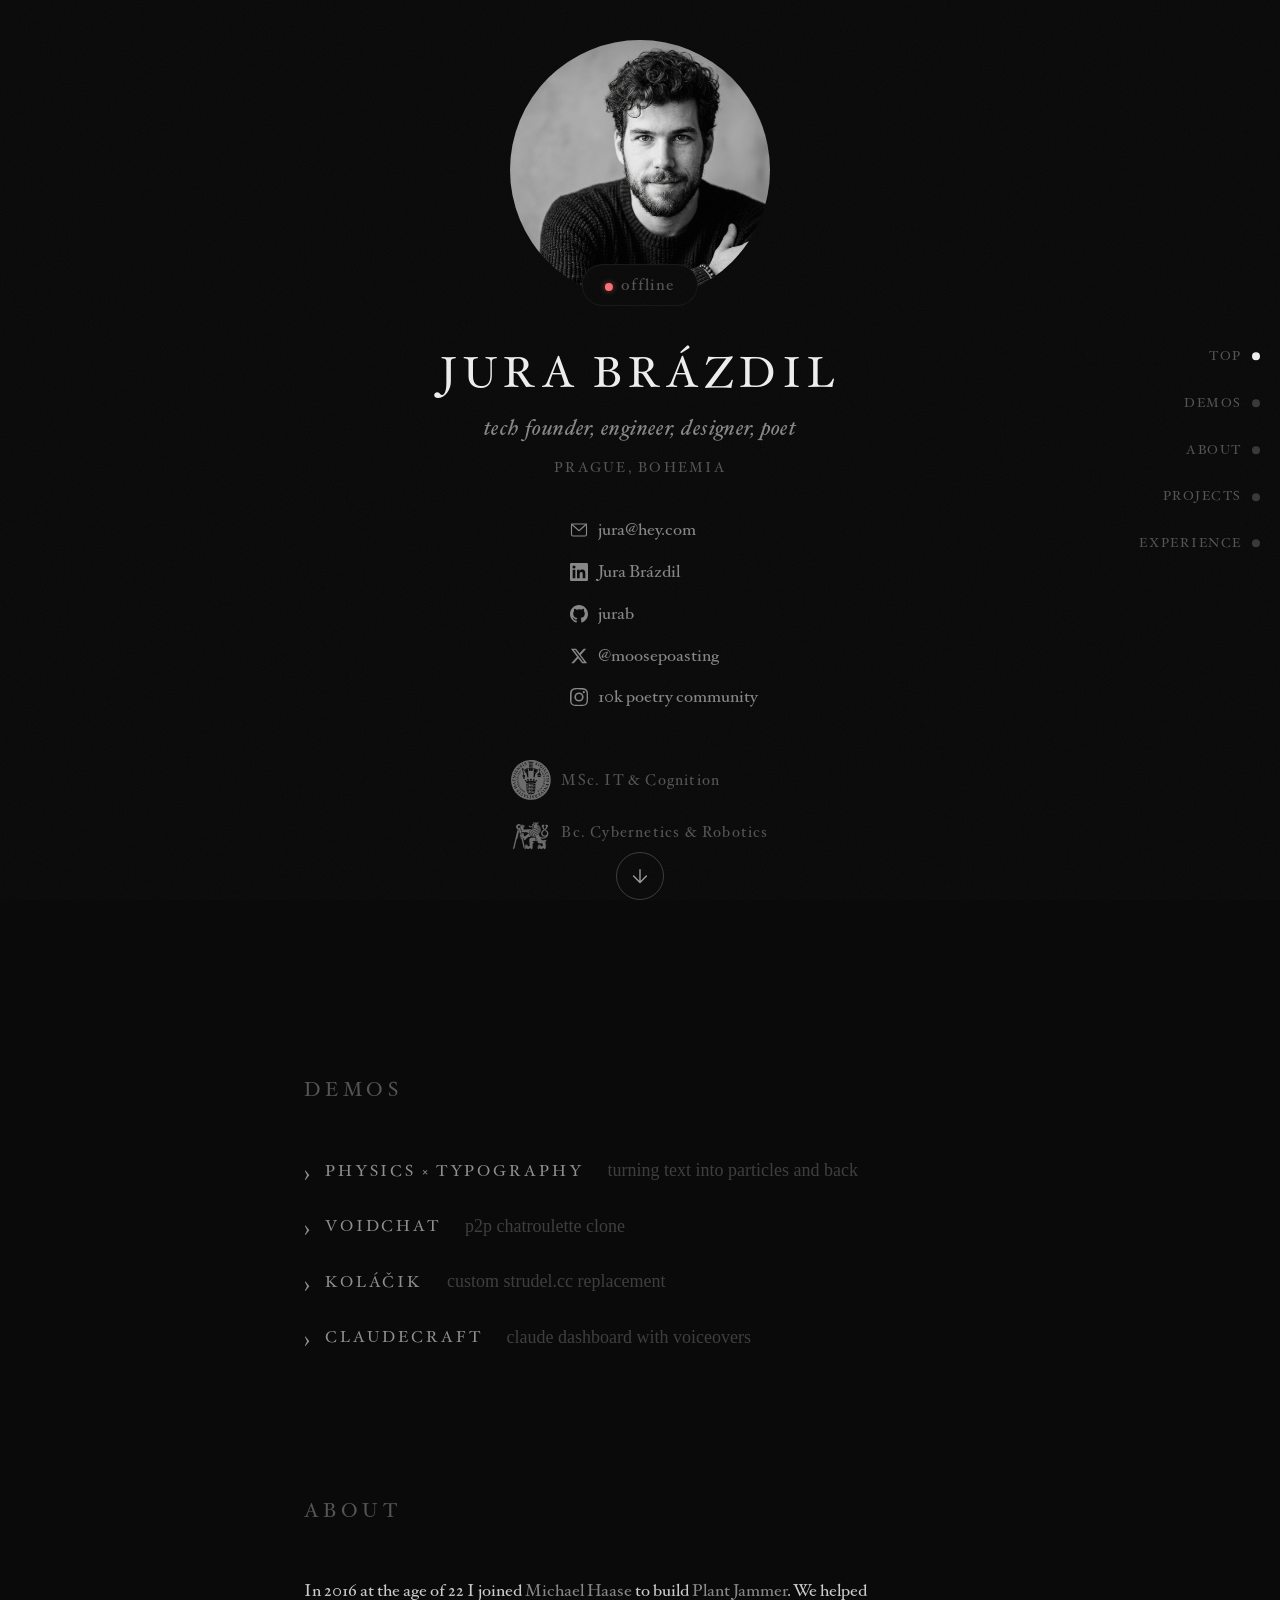
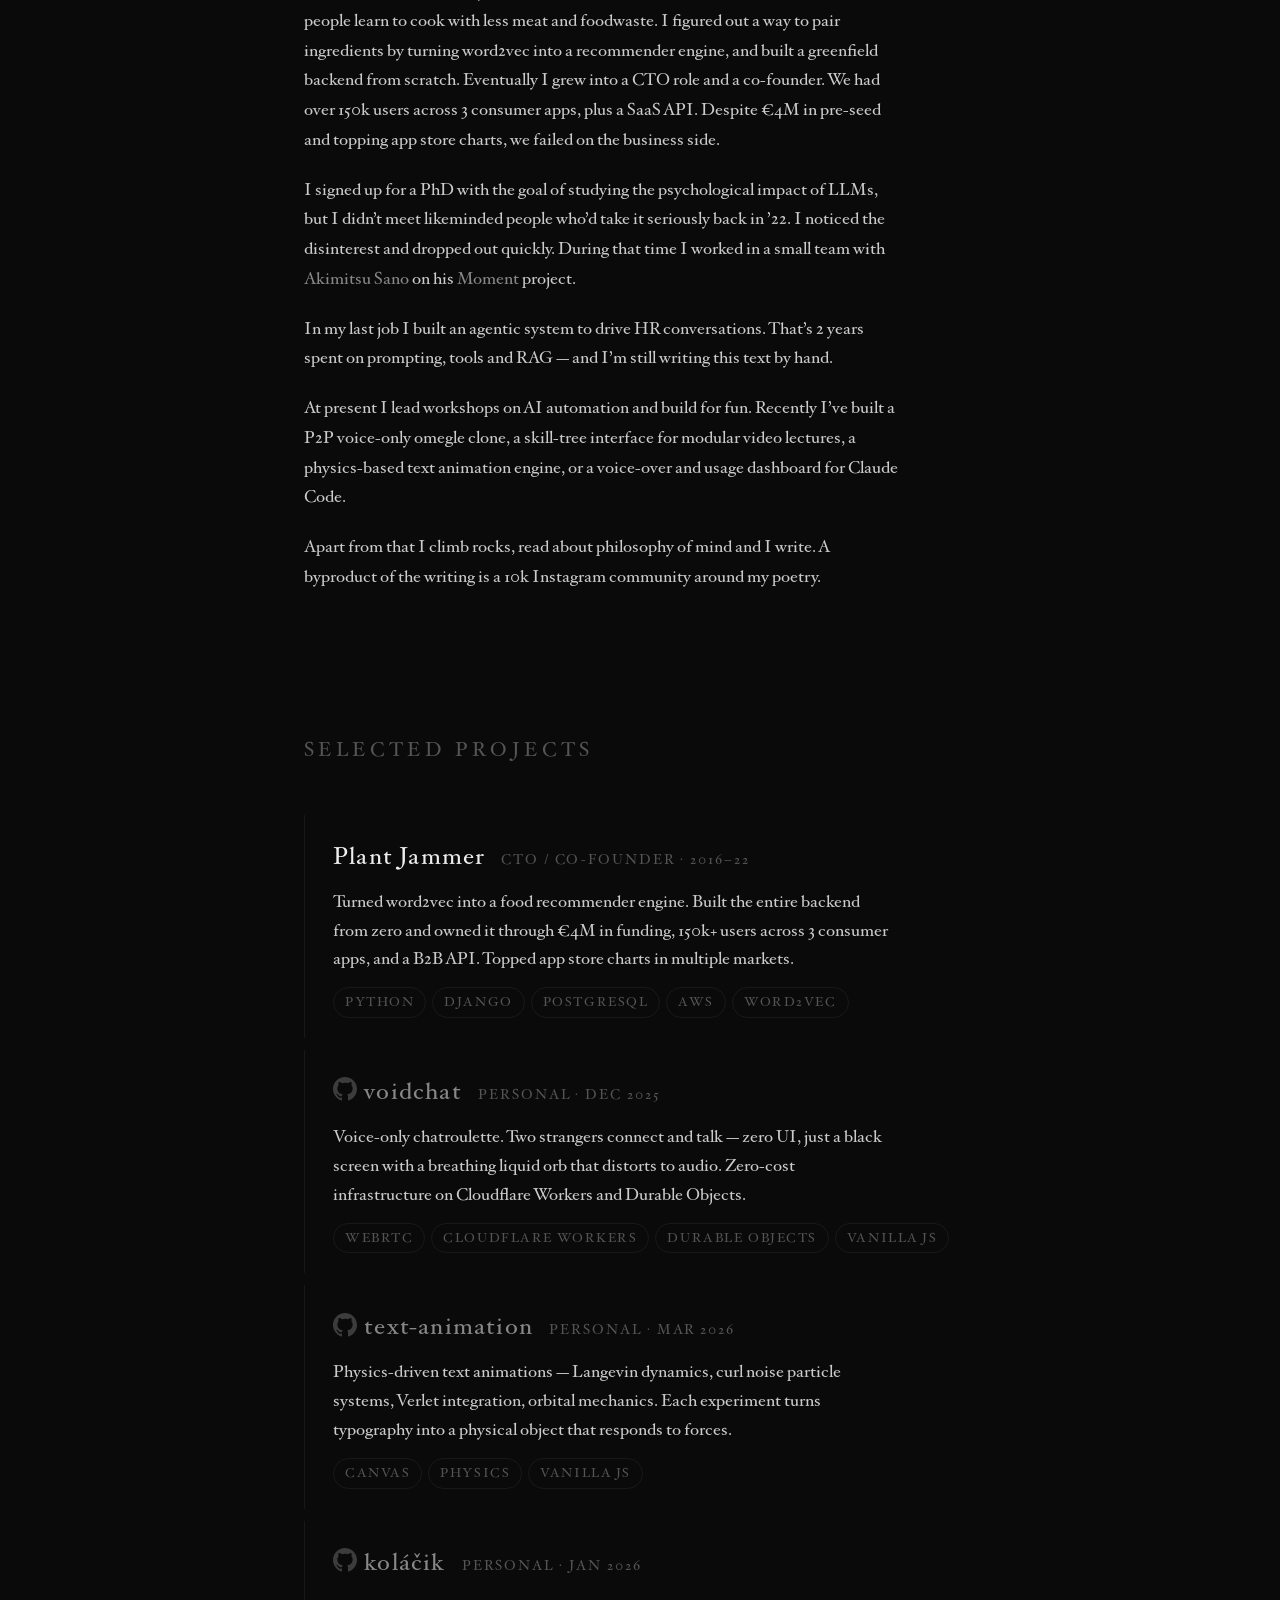
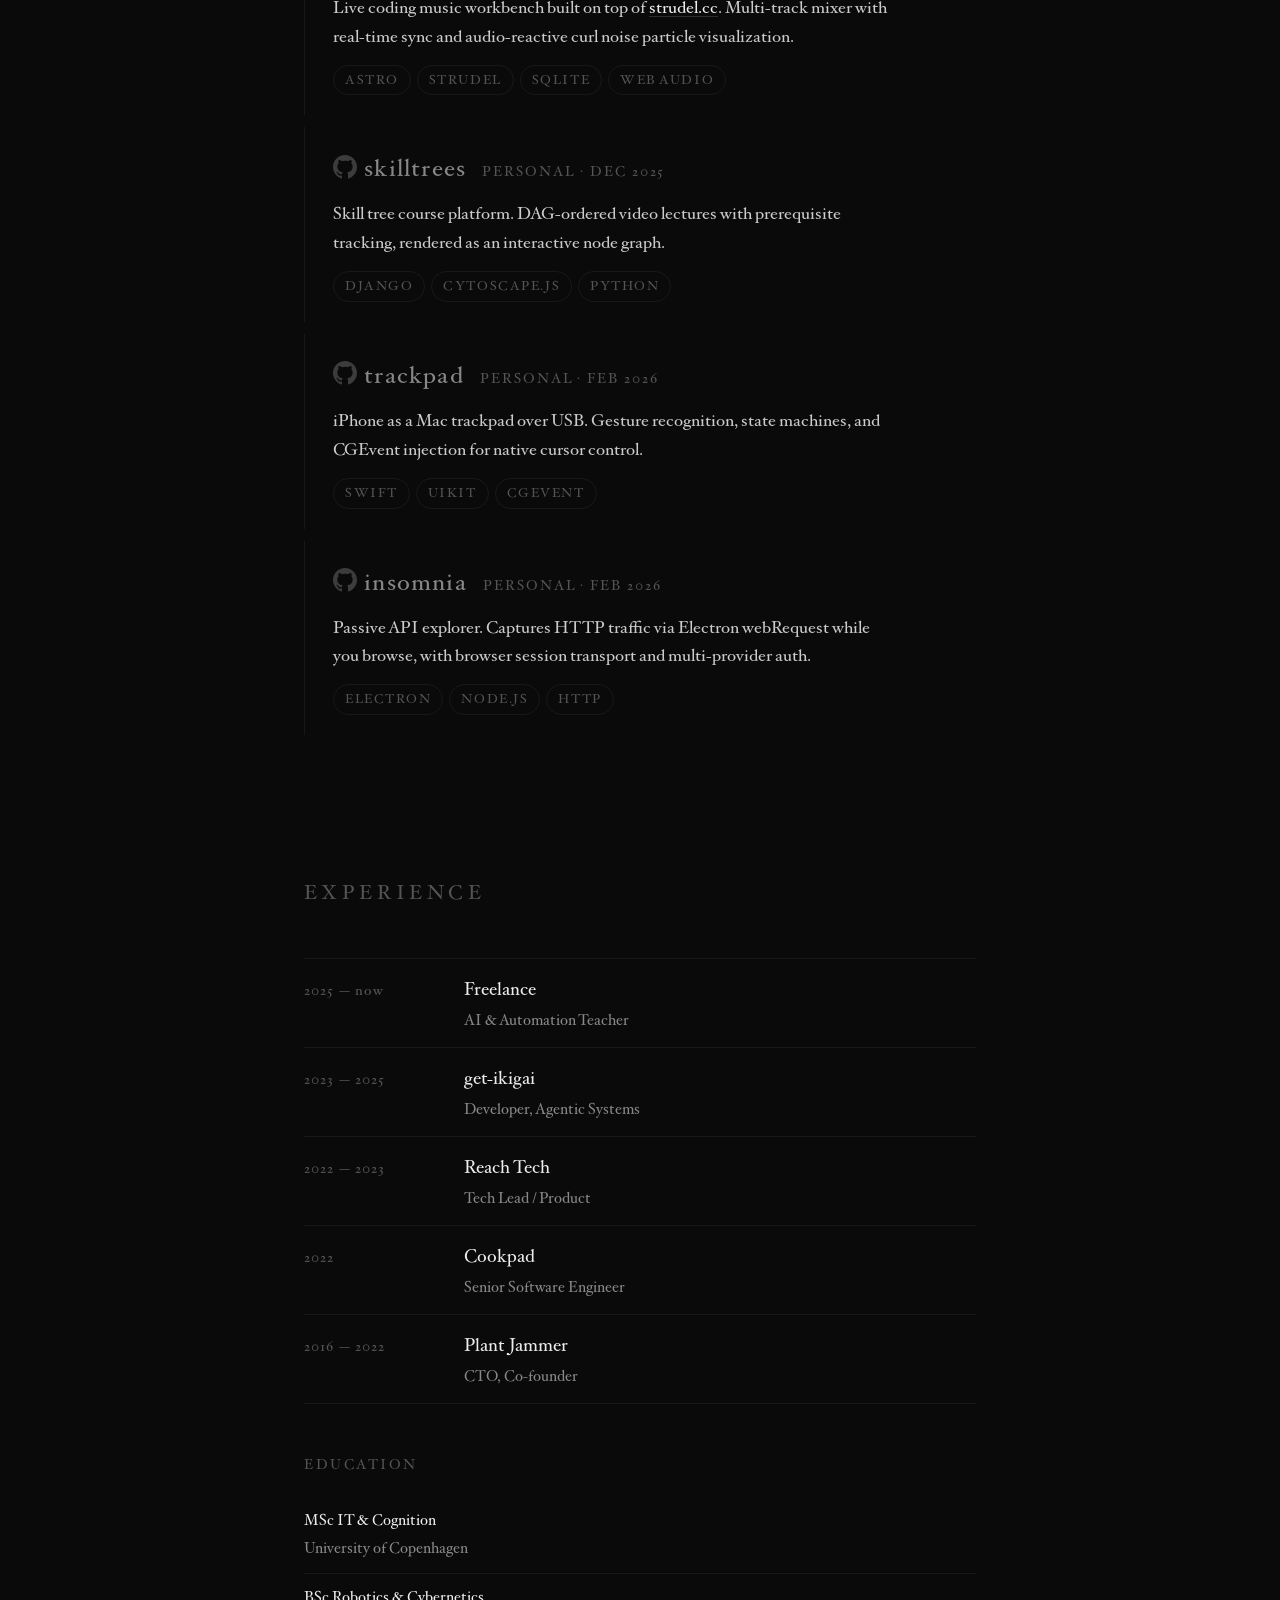
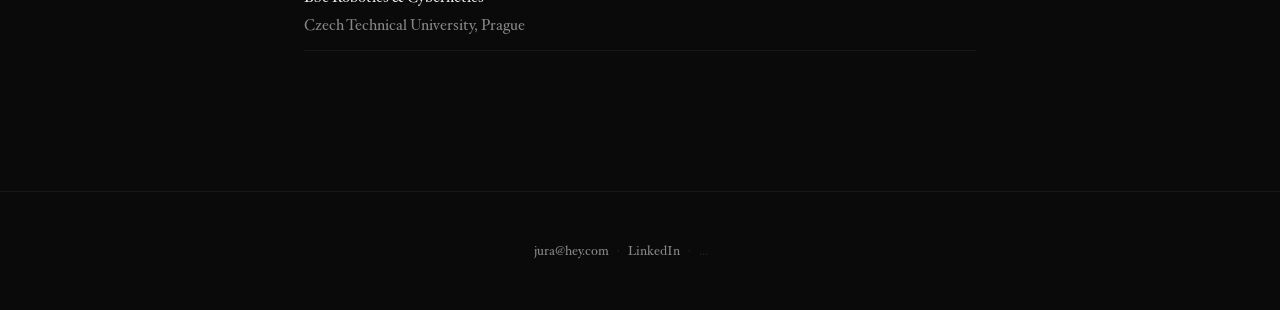
==== index.html @ 203c3a08 "Add collapsible Demos section with kolacik and claudecraft YouTube embeds Consolidate all demos (phy" ====
<!DOCTYPE html>
<html lang="en">
<head>
  <meta charset="utf-8">
  <meta name="viewport" content="width=device-width, initial-scale=1">
  <title>Jura Brázdil — tech founder, engineer, designer, poet</title>
  <meta name="description" content="Portfolio of Jura Brázdil. CTO, builder, AI automation teacher. Prague, Czechia.">
  <meta name="theme-color" content="#000000">
  <meta property="og:title" content="Jura Brázdil">
  <meta property="og:description" content="tech founder, engineer, designer, poet">
  <meta property="og:image" content="materials/photo.png">
  <link rel="stylesheet" href="style.css">
</head>
<body>

  <!-- Icon defs -->
  <svg xmlns="http://www.w3.org/2000/svg" style="display:none">
    <symbol id="icon-gh" viewBox="0 0 24 24" fill="currentColor"><path d="M12 0C5.374 0 0 5.373 0 12c0 5.302 3.438 9.8 8.207 11.387.599.111.793-.261.793-.577v-2.234c-3.338.726-4.033-1.416-4.033-1.416-.546-1.387-1.333-1.756-1.333-1.756-1.089-.745.083-.729.083-.729 1.205.084 1.839 1.237 1.839 1.237 1.07 1.834 2.807 1.304 3.492.997.107-.775.418-1.305.762-1.604-2.665-.305-5.467-1.334-5.467-5.931 0-1.311.469-2.381 1.236-3.221-.124-.303-.535-1.524.117-3.176 0 0 1.008-.322 3.301 1.23A11.509 11.509 0 0112 5.803c1.02.005 2.047.138 3.006.404 2.291-1.552 3.297-1.23 3.297-1.23.653 1.653.242 2.874.118 3.176.77.84 1.235 1.911 1.235 3.221 0 4.609-2.807 5.624-5.479 5.921.43.372.823 1.102.823 2.222v3.293c0 .319.192.694.801.576C20.566 21.797 24 17.3 24 12c0-6.627-5.373-12-12-12z"/></symbol>
  </svg>

  <!-- Grain overlay -->
  <svg class="grain-svg" aria-hidden="true">
    <filter id="grain">
      <feTurbulence type="fractalNoise" baseFrequency="0.7" numOctaves="4" stitchTiles="stitch"/>
    </filter>
    <rect width="100%" height="100%" filter="url(#grain)"/>
  </svg>

  <!-- Side nav -->
  <nav class="side-nav" id="side-nav">
    <a href="javascript:void(0)" data-section="hero" class="side-dot active" aria-label="Hero"><span class="side-label">Top</span></a>
    <a href="javascript:void(0)" data-section="physics" class="side-dot" aria-label="Demos"><span class="side-label">Demos</span></a>
    <a href="javascript:void(0)" data-section="about" class="side-dot" aria-label="About"><span class="side-label">About</span></a>
    <a href="javascript:void(0)" data-section="projects" class="side-dot" aria-label="Projects"><span class="side-label">Projects</span></a>
    <a href="javascript:void(0)" data-section="timeline" class="side-dot" aria-label="Experience"><span class="side-label">Experience</span></a>
  </nav>

  <main>

    <!-- ────────── Hero ────────── -->
    <section id="hero" class="hero">

      <div class="hero-photo-wrapper reveal">
        <div class="hero-photo">
          <img src="materials/photo.png" alt="Jura Brázdil">
        </div>
        <span class="voice-pill" id="voice-pill">
          <span class="voice-pill-dot"></span><span class="voice-pill-label" id="voice-pill-label">offline</span>
          <span class="voice-tooltip">When I'm online, press to connect with me over voice — instantly.</span>
        </span>
      </div>

      <h1 class="hero-name reveal">Jura Brázdil</h1>
      <p class="hero-tagline reveal">tech founder, engineer, designer, poet</p>
      <p class="hero-location reveal">Prague, Bohemia</p>

      <!-- Contact -->
      <div class="hero-links reveal">
        <a href="mailto:jura@hey.com">
          <svg viewBox="0 0 24 24" fill="none" stroke="currentColor" stroke-width="1.5" stroke-linecap="round" stroke-linejoin="round"><rect x="2" y="4" width="20" height="16" rx="2"/><path d="M22 4L12 13 2 4"/></svg>
          jura@hey.com
        </a>
        <a href="https://www.linkedin.com/in/jura-brazdil" target="_blank" rel="noopener">
          <svg viewBox="0 0 24 24" fill="currentColor"><path d="M20.447 20.452h-3.554v-5.569c0-1.328-.027-3.037-1.852-3.037-1.853 0-2.136 1.445-2.136 2.939v5.667H9.351V9h3.414v1.561h.046c.477-.9 1.637-1.85 3.37-1.85 3.601 0 4.267 2.37 4.267 5.455v6.286zM5.337 7.433a2.062 2.062 0 01-2.063-2.065 2.064 2.064 0 112.063 2.065zm1.782 13.019H3.555V9h3.564v11.452zM22.225 0H1.771C.792 0 0 .774 0 1.729v20.542C0 23.227.792 24 1.771 24h20.451C23.2 24 24 23.227 24 22.271V1.729C24 .774 23.2 0 22.222 0h.003z"/></svg>
          Jura Brázdil
        </a>
        <a href="javascript:void(0)" onclick="document.getElementById('projects').scrollIntoView({behavior:'smooth'})">
          <svg viewBox="0 0 24 24" fill="currentColor"><path d="M12 0C5.374 0 0 5.373 0 12c0 5.302 3.438 9.8 8.207 11.387.599.111.793-.261.793-.577v-2.234c-3.338.726-4.033-1.416-4.033-1.416-.546-1.387-1.333-1.756-1.333-1.756-1.089-.745.083-.729.083-.729 1.205.084 1.839 1.237 1.839 1.237 1.07 1.834 2.807 1.304 3.492.997.107-.775.418-1.305.762-1.604-2.665-.305-5.467-1.334-5.467-5.931 0-1.311.469-2.381 1.236-3.221-.124-.303-.535-1.524.117-3.176 0 0 1.008-.322 3.301 1.23A11.509 11.509 0 0112 5.803c1.02.005 2.047.138 3.006.404 2.291-1.552 3.297-1.23 3.297-1.23.653 1.653.242 2.874.118 3.176.77.84 1.235 1.911 1.235 3.221 0 4.609-2.807 5.624-5.479 5.921.43.372.823 1.102.823 2.222v3.293c0 .319.192.694.801.576C20.566 21.797 24 17.3 24 12c0-6.627-5.373-12-12-12z"/></svg>
          jurab
        </a>
        <span class="x-row hero-tip">
          <a href="https://x.com/moosepoasting" target="_blank" rel="noopener">
            <svg viewBox="0 0 24 24" fill="currentColor"><path d="M18.244 2.25h3.308l-7.227 8.26 8.502 11.24H16.17l-5.214-6.817L4.99 21.75H1.68l7.73-8.835L1.254 2.25H8.08l4.713 6.231zm-1.161 17.52h1.833L7.084 4.126H5.117z"/></svg>
            @moosepoasting
          </a>
          <span class="hero-tip-box">
            <span class="hero-tip-arrow"></span>
            moots with
            <span class="mutuals-avatars">
              <a href="https://x.com/tszzl" target="_blank" rel="noopener"><img src="materials/avatars/roon.jpg" alt="roon"></a>
              <a href="https://x.com/eigenrobot" target="_blank" rel="noopener"><img src="materials/avatars/eigenrobot.jpg" alt="eigenrobot"></a>
            </span>
          </span>
        </span>
        <span class="ig-row hero-tip">
          <svg viewBox="0 0 24 24" fill="currentColor"><path d="M12 2.163c3.204 0 3.584.012 4.85.07 1.17.054 1.97.24 2.43.403a4.088 4.088 0 011.47.957c.45.45.77.89.957 1.47.163.46.349 1.26.404 2.43.058 1.266.07 1.646.07 4.85s-.012 3.584-.07 4.85c-.055 1.17-.241 1.97-.404 2.43a4.088 4.088 0 01-.957 1.47 4.088 4.088 0 01-1.47.957c-.46.163-1.26.349-2.43.404-1.266.058-1.646.07-4.85.07s-3.584-.012-4.85-.07c-1.17-.055-1.97-.241-2.43-.404a4.088 4.088 0 01-1.47-.957 4.088 4.088 0 01-.957-1.47c-.163-.46-.349-1.26-.404-2.43C2.175 15.584 2.163 15.204 2.163 12s.012-3.584.07-4.85c.055-1.17.241-1.97.404-2.43a4.088 4.088 0 01.957-1.47A4.088 4.088 0 015.064 2.293c.46-.163 1.26-.349 2.43-.404C8.76 1.831 9.14 1.82 12 1.82zM12 0C8.741 0 8.333.014 7.053.072 5.775.131 4.903.333 4.14.63a5.876 5.876 0 00-2.126 1.384A5.876 5.876 0 00.63 4.14C.333 4.903.131 5.775.072 7.053.014 8.333 0 8.741 0 12s.014 3.667.072 4.947c.059 1.278.261 2.15.558 2.913a5.876 5.876 0 001.384 2.126 5.876 5.876 0 002.126 1.384c.763.297 1.635.499 2.913.558C8.333 23.986 8.741 24 12 24s3.667-.014 4.947-.072c1.278-.059 2.15-.261 2.913-.558a5.876 5.876 0 002.126-1.384 5.876 5.876 0 001.384-2.126c.297-.763.499-1.635.558-2.913C23.986 15.667 24 15.259 24 12s-.014-3.667-.072-4.947c-.059-1.278-.261-2.15-.558-2.913a5.876 5.876 0 00-1.384-2.126A5.876 5.876 0 0019.86.63C19.097.333 18.225.131 16.947.072 15.667.014 15.259 0 12 0zm0 5.838a6.162 6.162 0 100 12.324 6.162 6.162 0 000-12.324zM12 16a4 4 0 110-8 4 4 0 010 8zm6.406-11.845a1.44 1.44 0 100 2.881 1.44 1.44 0 000-2.881z"/></svg>
          10k poetry community
          <span class="hero-tip-box">
            <span class="hero-tip-arrow"></span>
            This account is private
          </span>
        </span>
      </div>

      <!-- Universities -->
      <div class="hero-logos reveal">
        <a href="https://www.ku.dk/studies/masters/it-and-cognition" target="_blank" rel="noopener">
          <img class="uni-logo" src="materials/logos/ku.svg" alt="University of Copenhagen">
          <span class="uni-programme">MSc. IT &amp; Cognition</span>
        </a>
        <a href="https://fel.cvut.cz/en/study-programs/kyr-cybernetics-and-robotics" target="_blank" rel="noopener">
          <img class="uni-logo" src="materials/logos/ctu.png" alt="Czech Technical University in Prague">
          <span class="uni-programme">Bc. Cybernetics &amp; Robotics</span>
        </a>
      </div>

      <a class="scroll-arrow" href="javascript:void(0)" onclick="document.getElementById('physics').scrollIntoView({behavior:'smooth'})" aria-label="Scroll down">
        <svg viewBox="0 0 24 24" fill="none" stroke="currentColor" stroke-width="1.5" stroke-linecap="round" stroke-linejoin="round">
          <path d="M12 5v14M5 12l7 7 7-7"/>
        </svg>
      </a>

    </section>

    <!-- ────────── Demos (accordion) ────────── -->
    <section class="demos-accordion">
      <div class="section-label reveal">Demos</div>

      <div id="physics" class="demo-panel reveal">
        <div class="demo-panel-header">
          <div class="demo-panel-title">Physics &times; Typography <span class="demo-panel-subtitle">turning text into particles and back</span></div>
        </div>
        <div class="demo-panel-body">
          <p class="physics-desc">A collection of scroll-driven text animations built with real physics &mdash; Langevin dynamics, curl noise particle systems, orbital mechanics, thermal simulations. Each experiment turns typography into a physical object that responds to forces.</p>
          <div class="carousel">
            <div class="carousel-track-wrapper">
              <div class="carousel-track" id="carousel-track"></div>
              <div class="carousel-overlay" id="carousel-overlay">click &amp; scroll</div>
            </div>
            <div class="carousel-controls">
              <button class="carousel-btn carousel-prev" aria-label="Previous">&larr;</button>
              <span class="carousel-label" id="carousel-label"></span>
              <button class="carousel-btn carousel-next" aria-label="Next">&rarr;</button>
            </div>
          </div>
        </div>
      </div>

      <div id="voidchat" class="demo-panel reveal">
        <div class="demo-panel-header">
          <div class="demo-panel-title">voidchat <span class="demo-panel-subtitle">p2p chatroulette clone</span></div>
        </div>
        <div class="demo-panel-body">
          <p class="voidchat-desc">P2P voice-only chatroulette. Two strangers connect and talk &mdash; zero UI, just a black screen with a breathing liquid orb that distorts to audio. Built on WebRTC with Cloudflare Workers and Durable Objects for signaling.</p>
          <div class="voidchat-embed">
            <iframe src="https://voidchat-erp.pages.dev" allow="microphone"></iframe>
          </div>
        </div>
      </div>

      <div id="kolacik" class="demo-panel reveal">
        <div class="demo-panel-header">
          <div class="demo-panel-title">koláčik <span class="demo-panel-subtitle">custom strudel.cc replacement</span></div>
        </div>
        <div class="demo-panel-body">
          <p class="demo-video-desc">Live coding music workbench built on top of <a href="https://strudel.cc" target="_blank" rel="noopener">strudel.cc</a>. Multi-track mixer with real-time sync and audio-reactive curl noise particle visualization.</p>
          <div class="demo-video-embed">
            <iframe src="https://www.youtube.com/embed/mnUSQjdK5nA" allowfullscreen></iframe>
          </div>
        </div>
      </div>

      <div id="claudecraft" class="demo-panel reveal">
        <div class="demo-panel-header">
          <div class="demo-panel-title">claudecraft <span class="demo-panel-subtitle">claude dashboard with voiceovers</span></div>
        </div>
        <div class="demo-panel-body">
          <p class="demo-video-desc">Global usage bar and reset times. Custom triggers for anything that could happen when chatting with Claude and unique character voiceovers for every conversation. Assigns characters to coding sessions and plays sound effects on hook events. Currently having a blast with a custom Warcraft 3 sound-pack.</p>
          <div class="demo-video-embed">
            <iframe src="https://www.youtube.com/embed/eHFgE67nwys" allowfullscreen></iframe>
          </div>
        </div>
      </div>

    </section>

    <!-- ────────── About ────────── -->
    <section id="about" class="about reveal">
      <div class="section-label">About</div>
      <div class="about-body">
        <p>In 2016 at the age of 22 I joined <a href="https://www.linkedin.com/in/🌱-michael-haase-5722b46/" target="_blank" rel="noopener">Michael Haase</a> to build <a href="https://agfundernews.com/plant-jammer-scoops-4-7m-from-oetker-miele-to-develop-its-digital-chef" target="_blank" rel="noopener">Plant Jammer</a>. We helped people learn to cook with less meat and foodwaste. I figured out a way to pair ingredients by turning word2vec into a recommender engine, and built a greenfield backend from scratch. Eventually I grew into a CTO role and a co-founder. We had over 150k users across 3 consumer apps, plus a SaaS API. Despite &euro;4M in pre-seed and topping app store charts, we failed on the business side.</p>
        <p>I signed up for a PhD with the goal of studying the psychological impact of LLMs, but I didn&rsquo;t meet likeminded people who&rsquo;d take it seriously back in &rsquo;22. I noticed the disinterest and dropped out quickly. During that time I worked in a small team with <a href="https://www.forbes.com/profile/akimitsu-sano/" target="_blank" rel="noopener">Akimitsu Sano</a> on his <a href="https://www.cookwithmoment.com" target="_blank" rel="noopener">Moment</a> project.</p>
        <p>In my last job I built an agentic system to drive HR conversations. That&rsquo;s 2 years spent on prompting, tools and RAG &mdash; and I&rsquo;m still writing this text by hand.</p>
        <p>At present I lead workshops on AI automation and build for fun. Recently I&rsquo;ve built a P2P voice-only omegle clone, a skill-tree interface for modular video lectures, a physics-based text animation engine, or a voice-over and usage dashboard for Claude Code.</p>
        <p>Apart from that I climb rocks, read about philosophy of mind and I write. A byproduct of the writing is a 10k Instagram community around my poetry.</p>
      </div>
    </section>

    <!-- ────────── Projects ────────── -->
    <section id="projects" class="projects">
      <div class="section-label reveal">Selected Projects</div>

      <article class="project reveal">
        <div class="project-header">
          <h3 class="project-name">Plant Jammer</h3>
          <span class="project-role">CTO / Co-founder &middot; 2016&ndash;22</span>
        </div>
        <p class="project-desc">Turned word2vec into a food recommender engine. Built the entire backend from zero and owned it through &euro;4M in funding, 150k+ users across 3 consumer apps, and a B2B API. Topped app store charts in multiple markets.</p>
        <div class="project-tags">
          <span>Python</span><span>Django</span><span>PostgreSQL</span><span>AWS</span><span>word2vec</span>
        </div>
      </article>

      <article class="project reveal">
        <div class="project-header">
          <h3 class="project-name"><a href="https://github.com/jurab/voidchat" target="_blank" rel="noopener"><svg class="gh-icon"><use href="#icon-gh"/></svg>voidchat</a></h3>
          <span class="project-role">Personal &middot; Dec 2025</span>
        </div>
        <p class="project-desc">Voice-only chatroulette. Two strangers connect and talk &mdash; zero UI, just a black screen with a breathing liquid orb that distorts to audio. Zero-cost infrastructure on Cloudflare Workers and Durable Objects.</p>
        <div class="project-tags">
          <span>WebRTC</span><span>Cloudflare Workers</span><span>Durable Objects</span><span>Vanilla JS</span>
        </div>
      </article>

      <article class="project reveal">
        <div class="project-header">
          <h3 class="project-name"><a href="https://github.com/jurab/text-animation" target="_blank" rel="noopener"><svg class="gh-icon"><use href="#icon-gh"/></svg>text-animation</a></h3>
          <span class="project-role">Personal &middot; Mar 2026</span>
        </div>
        <p class="project-desc">Physics-driven text animations &mdash; Langevin dynamics, curl noise particle systems, Verlet integration, orbital mechanics. Each experiment turns typography into a physical object that responds to forces.</p>
        <div class="project-tags">
          <span>Canvas</span><span>Physics</span><span>Vanilla JS</span>
        </div>
      </article>

      <article class="project reveal">
        <div class="project-header">
          <h3 class="project-name"><a href="https://github.com/jurab/kolacik" target="_blank" rel="noopener"><svg class="gh-icon"><use href="#icon-gh"/></svg>koláčik</a></h3>
          <span class="project-role">Personal &middot; Jan 2026</span>
        </div>
        <p class="project-desc">Live coding music workbench built on top of <a href="https://strudel.cc" target="_blank" rel="noopener">strudel.cc</a>. Multi-track mixer with real-time sync and audio-reactive curl noise particle visualization.</p>
        <div class="project-tags">
          <span>Astro</span><span>Strudel</span><span>SQLite</span><span>Web Audio</span>
        </div>
      </article>

      <article class="project reveal">
        <div class="project-header">
          <h3 class="project-name"><a href="https://github.com/jurab/skilltrees" target="_blank" rel="noopener"><svg class="gh-icon"><use href="#icon-gh"/></svg>skilltrees</a></h3>
          <span class="project-role">Personal &middot; Dec 2025</span>
        </div>
        <p class="project-desc">Skill tree course platform. DAG-ordered video lectures with prerequisite tracking, rendered as an interactive node graph.</p>
        <div class="project-tags">
          <span>Django</span><span>Cytoscape.js</span><span>Python</span>
        </div>
      </article>

      <article class="project reveal">
        <div class="project-header">
          <h3 class="project-name"><a href="https://github.com/jurab/trackpad" target="_blank" rel="noopener"><svg class="gh-icon"><use href="#icon-gh"/></svg>trackpad</a></h3>
          <span class="project-role">Personal &middot; Feb 2026</span>
        </div>
        <p class="project-desc">iPhone as a Mac trackpad over USB. Gesture recognition, state machines, and CGEvent injection for native cursor control.</p>
        <div class="project-tags">
          <span>Swift</span><span>UIKit</span><span>CGEvent</span>
        </div>
      </article>

      <article class="project reveal">
        <div class="project-header">
          <h3 class="project-name"><a href="https://github.com/jurab/insomnia" target="_blank" rel="noopener"><svg class="gh-icon"><use href="#icon-gh"/></svg>insomnia</a></h3>
          <span class="project-role">Personal &middot; Feb 2026</span>
        </div>
        <p class="project-desc">Passive API explorer. Captures HTTP traffic via Electron webRequest while you browse, with browser session transport and multi-provider auth.</p>
        <div class="project-tags">
          <span>Electron</span><span>Node.js</span><span>HTTP</span>
        </div>
      </article>
    </section>

    <!-- ────────── Experience ────────── -->
    <section id="timeline" class="timeline">
      <div class="section-label reveal">Experience</div>
      <div class="timeline-entries">
        <div class="timeline-entry reveal">
          <span class="timeline-period">2025 &mdash; now</span>
          <div><strong>Freelance</strong><span class="timeline-role">AI &amp; Automation Teacher</span></div>
        </div>
        <div class="timeline-entry reveal">
          <span class="timeline-period">2023 &mdash; 2025</span>
          <div><strong>get-ikigai</strong><span class="timeline-role">Developer, Agentic Systems</span></div>
        </div>
        <div class="timeline-entry reveal">
          <span class="timeline-period">2022 &mdash; 2023</span>
          <div><strong>Reach Tech</strong><span class="timeline-role">Tech Lead / Product</span></div>
        </div>
        <div class="timeline-entry reveal">
          <span class="timeline-period">2022</span>
          <div><strong>Cookpad</strong><span class="timeline-role">Senior Software Engineer</span></div>
        </div>
        <div class="timeline-entry reveal">
          <span class="timeline-period">2016 &mdash; 2022</span>
          <div><strong>Plant Jammer</strong><span class="timeline-role">CTO, Co-founder</span></div>
        </div>
      </div>

      <div class="education reveal">
        <div class="section-sublabel">Education</div>
        <div class="edu-entry">
          <span class="edu-degree">MSc IT &amp; Cognition</span>
          <span class="edu-school">University of Copenhagen</span>
        </div>
        <div class="edu-entry">
          <span class="edu-degree">BSc Robotics &amp; Cybernetics</span>
          <span class="edu-school">Czech Technical University, Prague</span>
        </div>
      </div>
    </section>

  </main>

  <footer class="footer">
    <div class="footer-inner">
      <a href="mailto:jura@hey.com">jura@hey.com</a>
      <span class="sep">&middot;</span>
      <a href="https://www.linkedin.com/in/jura-brazdil" target="_blank" rel="noopener">LinkedIn</a>
      <span class="sep">&middot;</span>
      <input class="voice-auth" id="voice-auth" type="text" placeholder="..." autocomplete="off" spellcheck="false">
      <span class="voice-auth-msg hidden" id="voice-auth-msg">Hi Jura, you're online</span>
    </div>
  </footer>

  <script>
    const observer = new IntersectionObserver((entries) => {
      entries.forEach(e => {
        if (e.isIntersecting) {
          e.target.classList.add('visible');
          observer.unobserve(e.target);
        }
      });
    }, { threshold: 0.12, rootMargin: '0px 0px -30px 0px' });
    document.querySelectorAll('.reveal').forEach(el => observer.observe(el));

    // Demo accordion
    document.querySelectorAll('.demo-panel-header').forEach(header => {
      header.addEventListener('click', () => {
        const panel = header.closest('.demo-panel');
        const wasOpen = panel.classList.contains('open');
        document.querySelectorAll('.demo-panel.open').forEach(p => p.classList.remove('open'));
        if (!wasOpen) panel.classList.add('open');
      });
    });

    // Carousel
    const slides = [
      { name: 'The Weaver', dir: '02-the-weaver', desc: 'Lines assemble from scattered characters and drift upward as new ones form below.' },
      { name: 'Langevin Chaos', dir: '04-langevin-chaos', desc: 'Langevin dynamics with per-word gravity wells. Temperature drops with scroll, freezing thermal noise.' },
      { name: 'Cloud', dir: '13-cloud', desc: 'Curl noise dissolution. Text condenses from particle field, holds, then disperses on the next beat.' },
      { name: 'Text Crumble', dir: '01-text-crumble', desc: 'Coupled spring network. Shake propagates through neighbor bonds, then gravity takes over.' },
      { name: 'Crystallization', dir: '03-crystallization', desc: 'Letters orbit in a viscous field, then snap to lattice positions as scroll cools the system.' },
      { name: 'Neon Flicker', dir: '05-neon-flicker', desc: 'Gaussian probability window slides across words. Each word flickers on near the center and fades at the tails.' },
      { name: 'Pixel Letters', dir: '07-pixel-letters', desc: 'Canvas pixel extraction per letter. Pixels scatter radially, then snap back into glyph shapes.' },
      { name: 'Text Morph', dir: '08-text-morph', desc: 'LCS match between two phrases. Shared pixels hold position, unmatched ones interpolate via Langevin noise.' },
    ];

    let currentSlide = 0;
    const track = document.getElementById('carousel-track');
    const label = document.getElementById('carousel-label');

    function buildSlides() {
      slides.forEach((s, i) => {
        const slide = document.createElement('div');
        slide.className = 'carousel-slide' + (i === 0 ? ' active' : '');
        slide.dataset.src = 'artifacts/' + s.dir + '/';
        track.appendChild(slide);
      });
      loadSlide(0);
      updateLabel();
    }

    function loadSlide(idx) {
      const slide = track.children[idx];
      if (slide.querySelector('iframe')) return;
      const iframe = document.createElement('iframe');
      iframe.src = slide.dataset.src;
      slide.appendChild(iframe);
    }

    function updateLabel() {
      const s = slides[currentSlide];
      label.innerHTML = s.name + ' <span class="carousel-desc">' + s.desc + '</span>';
    }

    function resetSlide(idx) {
      const iframe = track.children[idx].querySelector('iframe');
      if (iframe) iframe.contentWindow.scrollTo(0, 0);
    }

    function goTo(idx) {
      const slideEls = track.querySelectorAll('.carousel-slide');
      resetSlide(currentSlide);
      slideEls[currentSlide].classList.remove('active');
      currentSlide = (idx + slides.length) % slides.length;
      slideEls[currentSlide].classList.add('active');
      loadSlide(currentSlide);
      updateLabel();
    }

    document.querySelector('.carousel-prev').addEventListener('click', () => goTo(currentSlide - 1));
    document.querySelector('.carousel-next').addEventListener('click', () => goTo(currentSlide + 1));
    buildSlides();

    const overlay = document.getElementById('carousel-overlay');
    overlay.addEventListener('click', () => {
      overlay.classList.add('hidden');
    });

    // Side nav
    const dots = document.querySelectorAll('.side-dot');
    const sections = Array.from(dots).map(d => document.getElementById(d.dataset.section));

    dots.forEach(dot => {
      dot.addEventListener('click', () => {
        document.getElementById(dot.dataset.section).scrollIntoView({ behavior: 'smooth' });
      });
    });

    const navObserver = new IntersectionObserver((entries) => {
      entries.forEach(e => {
        const dot = document.querySelector('.side-dot[data-section="' + e.target.id + '"]');
        if (dot) dot.classList.toggle('active', e.isIntersecting);
      });
    }, { threshold: 0.3, rootMargin: '-10% 0px -10% 0px' });

    sections.forEach(s => navObserver.observe(s));
  </script>
  <script src="voice.js"></script>

</body>
</html>
---- style.css ----
@font-face {
  font-family: 'ADolphin';
  src: url('fonts/ADolphin-Roman.otf') format('opentype');
  font-weight: 400;
  font-style: normal;
  font-display: swap;
}

@font-face {
  font-family: 'ADolphin';
  src: url('fonts/ADolphin-Italic.otf') format('opentype');
  font-weight: 400;
  font-style: italic;
  font-display: swap;
}

:root {
  --bg: #0a0a0a;
  --fg: #ccc;
  --fg-bright: #eee;
  --muted: #555;
  --muted-light: #888;
  --border: rgba(255, 255, 255, 0.06);
  --border-hover: rgba(255, 255, 255, 0.14);
  --ease: cubic-bezier(0.22, 0.61, 0.36, 1);
  --max-w: 720px;
  --section-gap: 140px;
  --gutter: 24px;
}

*, *::before, *::after {
  box-sizing: border-box;
  margin: 0;
  padding: 0;
}

html {
  scroll-behavior: smooth;
}

body {
  font-family: 'ADolphin', Georgia, 'Times New Roman', serif;
  background: var(--bg);
  color: var(--fg);
  line-height: 1.75;
  font-size: 17px;
  -webkit-font-smoothing: antialiased;
  -moz-osx-font-smoothing: grayscale;
  overflow-x: hidden;
}

a {
  color: var(--muted-light);
  text-decoration: none;
  transition: color 0.25s var(--ease);
}

a:hover {
  color: var(--fg-bright);
}

main {
  max-width: var(--max-w);
  margin: 0 auto;
  padding: 0 var(--gutter);
}

/* ─── Side nav ─── */

.side-nav {
  position: fixed;
  right: 20px;
  top: 50%;
  transform: translateY(-50%);
  display: flex;
  flex-direction: column;
  align-items: flex-end;
  gap: 24px;
  z-index: 100;
}

.side-dot {
  display: flex;
  align-items: center;
  gap: 10px;
  text-decoration: none;
}

.side-dot::after {
  content: '';
  width: 8px;
  height: 8px;
  border-radius: 50%;
  background: var(--fg-bright);
  opacity: 0.2;
  transition: opacity 0.4s var(--ease), transform 0.2s var(--ease);
  flex-shrink: 0;
}

.side-dot:hover::after {
  opacity: 0.7;
  transform: scale(1.4);
}

.side-dot.active::after {
  opacity: 1;
}

.side-label {
  font-size: 13px;
  letter-spacing: 0.12em;
  text-transform: uppercase;
  color: var(--muted);
  transition: color 0.2s var(--ease);
  white-space: nowrap;
}

.side-dot:hover .side-label {
  color: var(--fg-bright);
}

/* ─── Grain ─── */

.grain-svg {
  position: fixed;
  inset: 0;
  width: 100%;
  height: 100%;
  z-index: 9999;
  pointer-events: none;
  opacity: 0.03;
}

/* ─── Scroll reveal ─── */

.reveal {
  opacity: 0;
  transform: translateY(20px);
  transition: opacity 0.7s var(--ease), transform 0.7s var(--ease);
}

.reveal.visible {
  opacity: 1;
  transform: none;
}

.hero > .reveal:nth-child(1) { transition-delay: 0.05s; }
.hero > .reveal:nth-child(2) { transition-delay: 0.2s; }
.hero > .reveal:nth-child(3) { transition-delay: 0.35s; }
.hero > .reveal:nth-child(4) { transition-delay: 0.45s; }
.hero > .reveal:nth-child(5) { transition-delay: 0.55s; }
.hero > .reveal:nth-child(6) { transition-delay: 0.55s; }
.hero > .reveal:nth-child(7) { transition-delay: 0.65s; }

/* ─── Section labels ─── */

.section-label {
  font-family: 'ADolphin', Georgia, serif;
  font-size: 20px;
  letter-spacing: 0.22em;
  text-transform: uppercase;
  color: var(--muted);
  margin-bottom: 48px;
}

.section-sublabel {
  font-size: 14px;
  letter-spacing: 0.18em;
  text-transform: uppercase;
  color: var(--muted);
  margin-bottom: 20px;
  margin-top: 48px;
}

/* ─── Hero ─── */

.hero {
  min-height: 100vh;
  display: flex;
  flex-direction: column;
  align-items: center;
  justify-content: center;
  text-align: center;
  padding: 40px 0 80px;
  position: relative;
}

.hero-photo-wrapper {
  position: relative;
  display: inline-block;
  margin-bottom: 48px;
}

.hero-photo {
  position: relative;
  width: 260px;
  height: 260px;
  border-radius: 50%;
  overflow: hidden;
}

.hero-photo img {
  display: block;
  width: 100%;
  height: 100%;
  object-fit: cover;
  filter: contrast(1.05) brightness(0.95);
}

.hero-photo::after {
  content: '';
  position: absolute;
  inset: -80%;
  background: radial-gradient(circle, rgba(255, 255, 255, 0.02) 0%, transparent 60%);
  pointer-events: none;
  z-index: -1;
}

.hero-name {
  font-family: 'ADolphin', Georgia, serif;
  font-size: clamp(30px, 5vw, 44px);
  font-weight: 400;
  letter-spacing: 0.14em;
  text-transform: uppercase;
  color: var(--fg-bright);
  margin-bottom: 12px;
  line-height: 1.1;
}

.hero-tagline {
  font-style: italic;
  font-size: 22px;
  color: var(--muted-light);
  margin-bottom: 8px;
  letter-spacing: 0.02em;
}

.hero-location {
  font-size: 14px;
  letter-spacing: 0.16em;
  text-transform: uppercase;
  color: var(--muted);
  margin-bottom: 36px;
}

/* ─── Voice pill ─── */

.voice-pill {
  position: absolute;
  bottom: -6px;
  left: 50%;
  transform: translateX(-50%);
  z-index: 2;
  display: inline-block;
  cursor: default;
  background: var(--bg);
  border: 1px solid var(--border);
  border-radius: 999px;
  padding: 6px 22px;
  font-size: 16px;
  letter-spacing: 0.1em;
  color: var(--muted);
  white-space: nowrap;
  transition: color 0.4s var(--ease), border-color 0.4s var(--ease), box-shadow 0.4s var(--ease);
}

.voice-pill-dot {
  display: inline-block;
  width: 8px;
  height: 8px;
  border-radius: 50%;
  background: #f87171;
  margin-right: 8px;
  vertical-align: middle;
  box-shadow: 0 0 6px rgba(248, 113, 113, 0.5);
  transition: background 0.4s var(--ease), box-shadow 0.4s var(--ease);
}

.voice-pill.online .voice-pill-dot {
  background: #4ade80;
  box-shadow: 0 0 6px rgba(74, 222, 128, 0.5);
}

.voice-pill.busy .voice-pill-dot {
  background: #facc15;
  box-shadow: 0 0 6px rgba(250, 204, 21, 0.4);
}

.voice-tooltip {
  position: absolute;
  top: calc(100% + 14px);
  left: 50%;
  transform: translateX(-50%);
  width: 280px;
  padding: 16px 20px;
  background: #1e1e1e;
  border: 1px solid var(--border);
  border-radius: 12px;
  font-size: 13px;
  line-height: 1.5;
  letter-spacing: 0.02em;
  color: var(--muted-light);
  text-align: center;
  white-space: normal;
  pointer-events: none;
  opacity: 0;
  visibility: hidden;
  transition: opacity 0.3s var(--ease), transform 0.3s var(--ease), visibility 0s 0.3s;
  transform: translateX(-50%) translateY(4px);
}

.voice-tooltip::before {
  content: '';
  position: absolute;
  top: -6px;
  left: 50%;
  transform: translateX(-50%) rotate(45deg);
  width: 10px;
  height: 10px;
  background: #1e1e1e;
  border-top: 1px solid var(--border);
  border-left: 1px solid var(--border);
}

.voice-pill:hover .voice-tooltip {
  opacity: 1;
  transform: translateX(-50%) translateY(0);
}

.voice-pill.online {
  color: #4ade80;
  border-color: rgba(74, 222, 128, 0.4);
  box-shadow: 0 0 12px rgba(74, 222, 128, 0.15);
}

.voice-pill.busy {
  color: #facc15;
  border-color: rgba(250, 204, 21, 0.3);
  box-shadow: 0 0 12px rgba(250, 204, 21, 0.1);
}

/* ─── Voice auth (footer) ─── */

.voice-auth {
  background: none;
  border: none;
  border-bottom: 1px solid transparent;
  color: var(--muted);
  font-family: inherit;
  font-size: 13px;
  width: 48px;
  padding: 2px 0;
  outline: none;
  transition: border-color 0.3s var(--ease), color 0.3s var(--ease);
}

.voice-auth:focus {
  border-bottom-color: var(--border-hover);
  color: var(--fg);
}

.voice-auth::placeholder {
  color: var(--muted);
  opacity: 0.35;
}

.voice-auth.hidden {
  display: none;
}

.voice-auth-msg {
  color: #4ade80;
  font-size: 13px;
  letter-spacing: 0.08em;
}

.voice-auth-msg.hidden {
  display: none;
}

/* (hero-meta replaced by hero-links) */

.scroll-arrow {
  position: absolute;
  bottom: 32px;
  left: 50%;
  transform: translateX(-50%);
  display: flex;
  align-items: center;
  justify-content: center;
  width: 48px;
  height: 48px;
  border: 1px solid rgba(255, 255, 255, 0.2);
  border-radius: 50%;
  color: rgba(255, 255, 255, 0.6);
  animation: scrollBob 2s ease-in-out infinite;
  text-decoration: none;
  transition: border-color 0.2s, color 0.2s;
}

.scroll-arrow:hover {
  color: rgba(255, 255, 255, 0.9);
  border-color: rgba(255, 255, 255, 0.4);
}

.scroll-arrow svg {
  width: 22px;
  height: 22px;
}

@keyframes scrollBob {
  0%, 100% { transform: translateX(-50%) translateY(0); }
  50% { transform: translateX(-50%) translateY(6px); }
}

/* (hero-photo-row removed — logos moved below tagline) */

.hero-logos {
  display: flex;
  flex-direction: column;
  align-items: flex-start;
  gap: 12px;
  margin-top: 48px;
}

.hero-logos a {
  display: flex;
  align-items: center;
  gap: 10px;
}

.uni-logo {
  height: 40px;
  width: auto;
  filter: brightness(0) invert(1);
  opacity: 0.4;
  transition: opacity 0.3s var(--ease);
}

.uni-programme {
  font-size: 15px;
  letter-spacing: 0.08em;
  color: var(--muted);
  white-space: nowrap;
  transform-origin: left center;
  transition: color 0.3s var(--ease), transform 0.3s var(--ease);
}

.hero-logos a:hover .uni-logo {
  opacity: 0.8;
}

.hero-logos a:hover .uni-programme {
  color: var(--fg-bright);
  transform: scale(1.2);
}

/* ─── Hero links ─── */

.hero-links {
  display: flex;
  flex-direction: column;
  align-items: flex-start;
  gap: 12px;
  font-size: 17px;
  margin-left: 48px;
}

.hero-links a {
  display: flex;
  align-items: center;
  gap: 10px;
  color: var(--muted-light);
}

.hero-links a:hover {
  color: var(--fg-bright);
}

.hero-links svg {
  width: 18px;
  height: 18px;
  flex-shrink: 0;
}

.mutuals-avatars {
  display: inline-flex;
  gap: 4px;
  align-items: center;
  vertical-align: middle;
}

.x-row {
  display: flex;
  align-items: center;
  gap: 10px;
}

.x-row > a {
  display: flex;
  align-items: center;
  gap: 10px;
}

.mutuals-avatars a {
  display: inline-flex;
  line-height: 0;
}

.mutuals-avatars img {
  width: 24px;
  height: 24px;
  border-radius: 50%;
  object-fit: cover;
  filter: grayscale(0.7) brightness(0.7);
  transition: filter 0.3s var(--ease), transform 0.2s var(--ease);
}

.mutuals-avatars a:hover img {
  filter: grayscale(0) brightness(1);
  transform: scale(1.15);
}

.ig-row {
  display: flex;
  align-items: center;
  gap: 10px;
  color: var(--muted-light);
  font-size: 17px;
}

.ig-row svg {
  width: 18px;
  height: 18px;
  flex-shrink: 0;
}

/* ─── Hero tooltips ─── */

.hero-tip {
  position: relative;
  cursor: default;
}

.hero-tip-box {
  position: absolute;
  bottom: calc(100% + 12px);
  left: 50%;
  transform: translateX(-50%) translateY(4px);
  background: #1e1e1e;
  border: 1px solid var(--border);
  border-radius: 10px;
  padding: 10px 16px;
  white-space: nowrap;
  font-size: 13px;
  letter-spacing: 0.04em;
  color: var(--muted-light);
  opacity: 0;
  visibility: hidden;
  pointer-events: none;
  transition: opacity 0.3s var(--ease), transform 0.3s var(--ease), visibility 0s 0.3s;
  z-index: 10;
}

.hero-tip-arrow {
  position: absolute;
  bottom: -6px;
  left: 50%;
  transform: translateX(-50%) rotate(45deg);
  width: 10px;
  height: 10px;
  background: #1e1e1e;
  border-right: 1px solid var(--border);
  border-bottom: 1px solid var(--border);
}

.hero-tip:hover .hero-tip-box {
  opacity: 1;
  visibility: visible;
  transform: translateX(-50%) translateY(0);
  pointer-events: auto;
  transition: opacity 0.3s var(--ease), transform 0.3s var(--ease), visibility 0s;
}

/* ─── About ─── */

.about {
  padding-top: var(--section-gap);
}

.about-body {
  max-width: 600px;
}

.about-body p {
  margin-bottom: 20px;
}

.about-body p:last-child {
  margin-bottom: 0;
}

/* ─── Projects ─── */

.projects {
  padding-top: var(--section-gap);
}

.project {
  border-left: 1px solid var(--border);
  padding: 20px 0 20px 28px;
  margin-bottom: 12px;
  transition: border-color 0.3s var(--ease);
}

.project:hover {
  border-color: var(--border-hover);
}

.project:last-of-type {
  margin-bottom: 0;
}

.project-header {
  display: flex;
  align-items: baseline;
  gap: 16px;
  margin-bottom: 10px;
  flex-wrap: wrap;
}

.project-name {
  font-family: 'ADolphin', Georgia, serif;
  font-size: 24px;
  font-weight: 400;
  letter-spacing: 0.05em;
  color: var(--fg-bright);
}

.gh-icon {
  width: 1em;
  height: 1em;
  vertical-align: -0.1em;
  margin-right: 0.3em;
  opacity: 0.4;
}

.project-role {
  font-size: 14px;
  letter-spacing: 0.14em;
  text-transform: uppercase;
  color: var(--muted);
}

.project-desc {
  font-size: 17px;
  line-height: 1.7;
  margin-bottom: 14px;
  max-width: 560px;
}

.project-desc a {
  color: var(--fg-bright);
  text-decoration: underline;
  text-decoration-color: var(--border-hover);
  text-underline-offset: 3px;
  transition: text-decoration-color 0.2s var(--ease);
}

.project-desc a:hover {
  text-decoration-color: var(--fg-bright);
}

.project-tags {
  display: flex;
  flex-wrap: wrap;
  gap: 6px;
}

.project-tags span {
  font-size: 13px;
  letter-spacing: 0.12em;
  text-transform: uppercase;
  color: var(--muted);
  border: 1px solid var(--border);
  border-radius: 999px;
  padding: 3px 11px;
  transition: border-color 0.25s var(--ease);
}

.project:hover .project-tags span {
  border-color: var(--border-hover);
}

/* ─── Physics placeholder ─── */

.physics {}

.physics-desc {
  font-size: 18px;
  line-height: 1.7;
  max-width: 560px;
  margin-bottom: 40px;
}

.carousel {
  position: relative;
}

.carousel-controls {
  display: flex;
  align-items: center;
  gap: 16px;
  margin-top: 16px;
  max-width: 560px;
}

.carousel-track-wrapper {
  position: relative;
  flex: 1;
  min-width: 0;
  max-width: 560px;
}

.carousel-track {
  position: relative;
  border: 1px solid var(--border);
  border-radius: 3px;
  overflow: hidden;
  aspect-ratio: 16 / 9;
  max-height: 360px;
}

.carousel-slide {
  position: absolute;
  inset: 0;
  opacity: 0;
  pointer-events: none;
  transition: opacity 0.4s var(--ease);
}

.carousel-slide.active {
  opacity: 1;
  pointer-events: auto;
  z-index: 1;
}

.carousel-slide iframe {
  display: block;
  width: 133.33%;
  height: 133.33%;
  border: none;
  background: #000;
  transform: scale(0.75);
  transform-origin: top left;
}

.carousel-overlay {
  position: absolute;
  inset: 0;
  display: flex;
  align-items: center;
  justify-content: center;
  z-index: 3;
  background: rgba(0, 0, 0, 0.75);
  font-size: 28px;
  letter-spacing: 0.18em;
  text-transform: uppercase;
  color: var(--muted-light);
  cursor: pointer;
  transition: opacity 0.3s var(--ease), font-size 0.2s var(--ease), color 0.2s var(--ease);
  border-radius: 3px;
}

.carousel-overlay:hover {
  font-size: 34px;
  color: var(--fg-bright);
}

.carousel-overlay.hidden {
  opacity: 0;
  pointer-events: none;
}

.carousel-btn {
  background: none;
  border: 1px solid var(--border);
  border-radius: 50%;
  width: 36px;
  height: 36px;
  color: var(--muted-light);
  font-size: 16px;
  cursor: pointer;
  display: flex;
  align-items: center;
  justify-content: center;
  transition: border-color 0.2s var(--ease), color 0.2s var(--ease);
  flex-shrink: 0;
}

.carousel-btn:hover {
  border-color: var(--border-hover);
  color: var(--fg-bright);
}


.carousel-label {
  font-size: 18px;
  color: var(--fg-bright);
  min-width: 0;
  flex: 1;
}

.carousel-num {
  color: var(--muted);
  font-size: 13px;
  margin-right: 6px;
}

.carousel-desc {
  display: block;
  font-size: 15px;
  color: var(--muted);
  margin-top: 4px;
  line-height: 1.5;
}

.voidchat-embed {
  border: 1px solid var(--border);
  border-radius: 3px;
  overflow: hidden;
  aspect-ratio: 16 / 9;
  max-width: 560px;
}

.voidchat-embed iframe {
  display: block;
  width: 125%;
  height: 125%;
  border: none;
  background: #000;
  transform: scale(0.8);
  transform-origin: top left;
}

/* ─── Voidchat placeholder ─── */

.voidchat {}

.voidchat-desc {
  font-size: 18px;
  line-height: 1.7;
  max-width: 560px;
  margin-bottom: 40px;
}

/* ─── Demo accordion ─── */

.demos-accordion {
  padding-top: var(--section-gap);
}

.demo-panel + .demo-panel {
  margin-top: 24px;
}

.demo-panel-header {
  cursor: pointer;
  user-select: none;
}

.demo-panel-title {
  display: flex;
  align-items: center;
  gap: 12px;
  font-size: 16px;
  letter-spacing: 0.18em;
  text-transform: uppercase;
  color: rgba(255, 255, 255, 0.55);
  transition: color 0.3s var(--ease);
}

.demo-panel-title::before {
  content: '\203A';
  font-size: 28px;
  line-height: 1;
  color: inherit;
  flex-shrink: 0;
  transition: transform 0.3s var(--ease);
}

.demo-panel.open .demo-panel-title::before {
  transform: rotate(90deg);
}

.demo-panel-header:hover .demo-panel-title {
  color: var(--fg);
}

.demo-panel-subtitle {
  font-size: 18px;
  font-family: 'Libre Baskerville', Georgia, serif;
  letter-spacing: normal;
  text-transform: none;
  color: var(--muted);
  opacity: 0.7;
  margin-left: 12px;
  transition: opacity 0.4s var(--ease);
}

.demo-panel.open .demo-panel-subtitle {
  opacity: 0;
}

.demo-panel-body {
  max-height: 0;
  overflow: hidden;
  transition: max-height 0.5s var(--ease), opacity 0.4s var(--ease);
  opacity: 0;
}

.demo-panel.open .demo-panel-body {
  max-height: 1200px;
  opacity: 1;
  margin-top: 16px;
  padding-bottom: 60px;
}

/* ─── Demo videos ─── */

.demo-video-desc {
  font-size: 18px;
  line-height: 1.7;
  max-width: var(--max-w);
  margin-bottom: 40px;
}

.demo-video-embed {
  width: 100%;
  border: 1px solid var(--border);
  border-radius: 3px;
  overflow: hidden;
  aspect-ratio: 16 / 9;
  max-width: var(--max-w);
  position: relative;
}

.demo-video-embed iframe {
  position: absolute;
  top: 0;
  left: 0;
  width: 100%;
  height: 100%;
  border: none;
  background: #000;
}

/* ─── Timeline ─── */

.timeline {
  padding-top: var(--section-gap);
}

.timeline-entry {
  display: grid;
  grid-template-columns: 140px 1fr;
  gap: 20px;
  padding: 14px 0;
  border-bottom: 1px solid var(--border);
  align-items: baseline;
}

.timeline-entry:first-child {
  border-top: 1px solid var(--border);
}

.timeline-period {
  font-size: 14px;
  letter-spacing: 0.08em;
  color: var(--muted);
  font-variant-numeric: tabular-nums;
  white-space: nowrap;
}

.timeline-entry strong {
  font-weight: 400;
  color: var(--fg-bright);
  font-size: 18px;
}

.timeline-role {
  display: block;
  font-size: 15px;
  color: var(--muted-light);
  margin-top: 2px;
}

.education {
  margin-top: 48px;
}

.edu-entry {
  padding: 10px 0;
  border-bottom: 1px solid var(--border);
}

.edu-entry:first-of-type {
  border-top: 1px solid var(--border);
}

.edu-degree {
  display: block;
  color: var(--fg-bright);
  font-size: 15px;
}

.edu-school {
  font-size: 15px;
  color: var(--muted-light);
}

/* ─── Footer ─── */

.footer {
  margin-top: var(--section-gap);
  padding: 48px var(--gutter);
  border-top: 1px solid var(--border);
}

.footer-inner {
  max-width: var(--max-w);
  margin: 0 auto;
  text-align: center;
  font-size: 13px;
  color: var(--muted);
  display: flex;
  justify-content: center;
  align-items: center;
  gap: 4px;
}

.footer-inner .sep {
  opacity: 0.35;
  margin: 0 4px;
}

/* ─── Responsive ─── */

@media (max-width: 640px) {
  .side-nav { display: none; }

  :root {
    --section-gap: 100px;
    --gutter: 20px;
  }

  body {
    font-size: 16px;
  }

  .hero {
    min-height: 90vh;
    padding: 60px 0;
  }

  .hero-photo-wrapper {
    margin-bottom: 32px;
  }

  .hero-photo {
    width: 200px;
    height: 200px;
  }

  .hero-name {
    letter-spacing: 0.08em;
  }

  .hero-meta {
    flex-direction: column;
    gap: 6px;
  }

  .hero-meta .sep {
    display: none;
  }

  .timeline-entry {
    grid-template-columns: 1fr;
    gap: 2px;
  }

  .project {
    padding-left: 20px;
  }

  .carousel-placeholder,
  .voidchat-placeholder {
    min-height: 180px;
  }
}
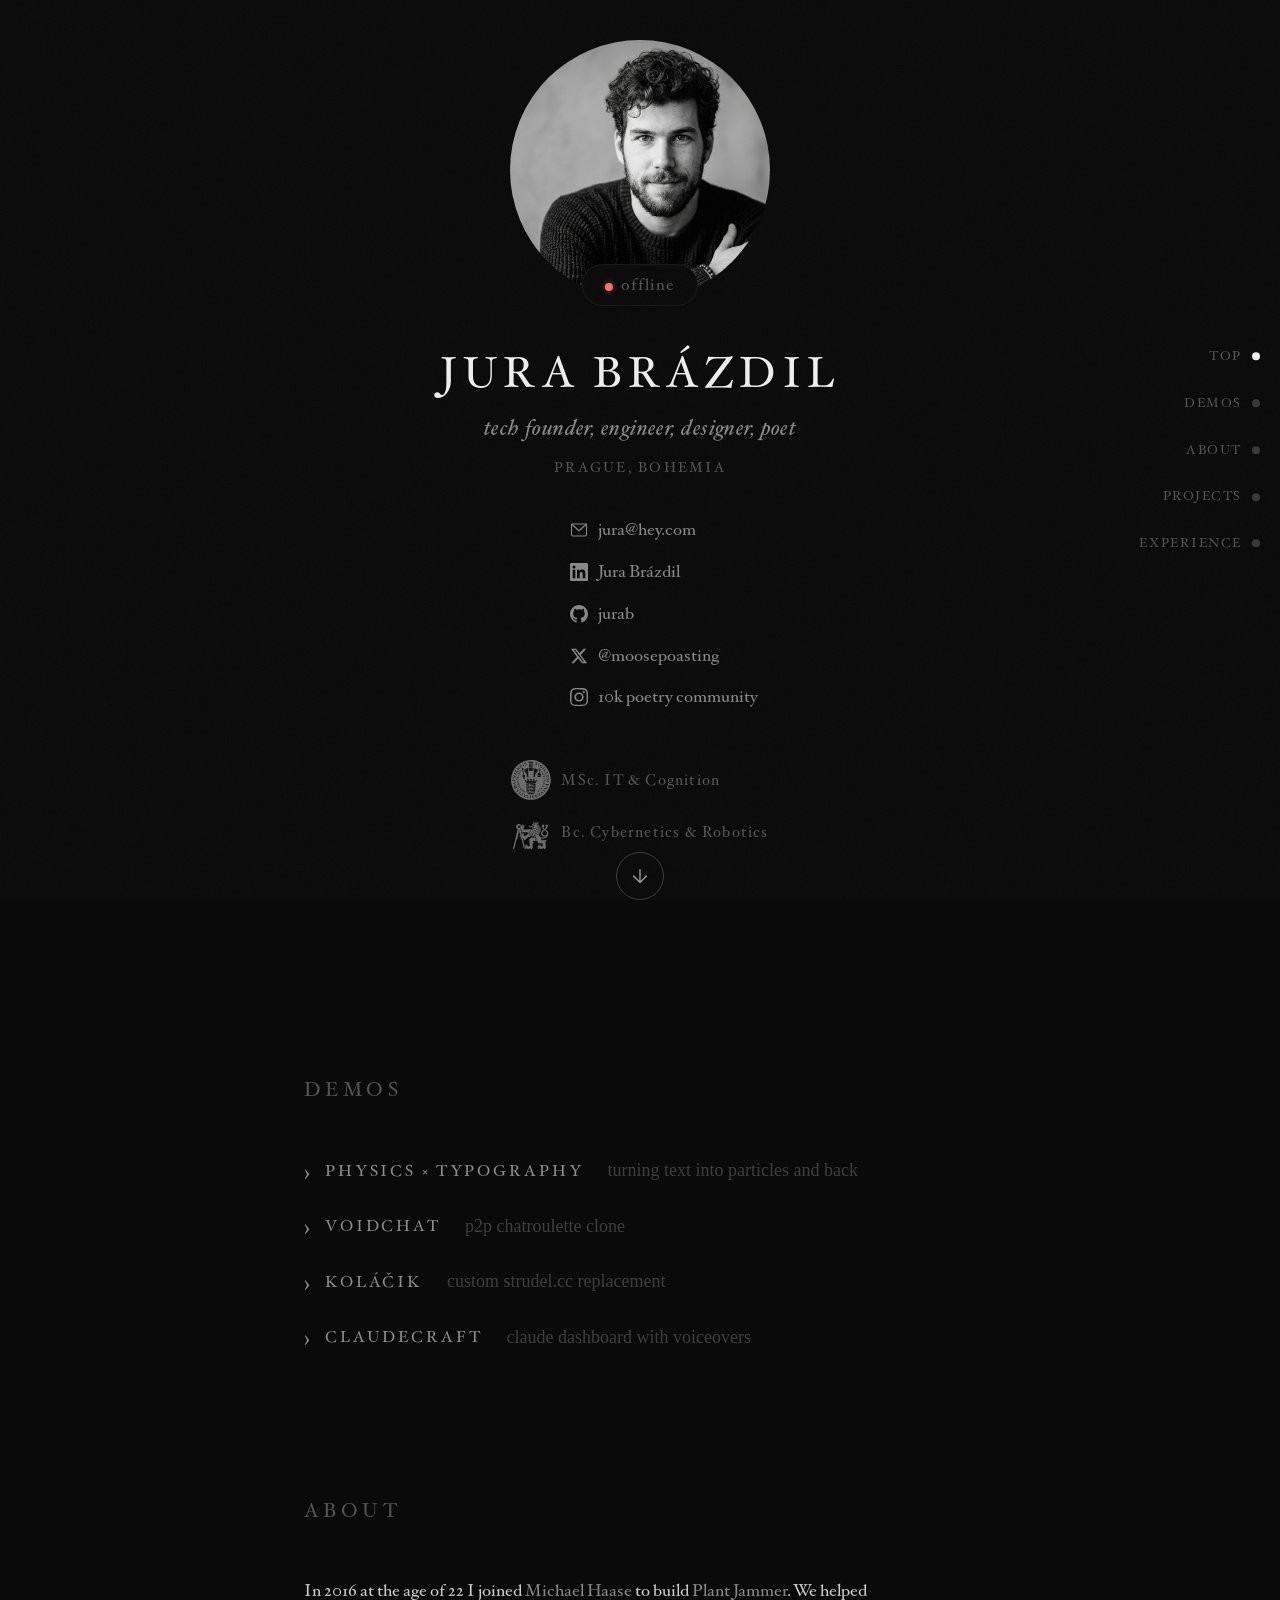
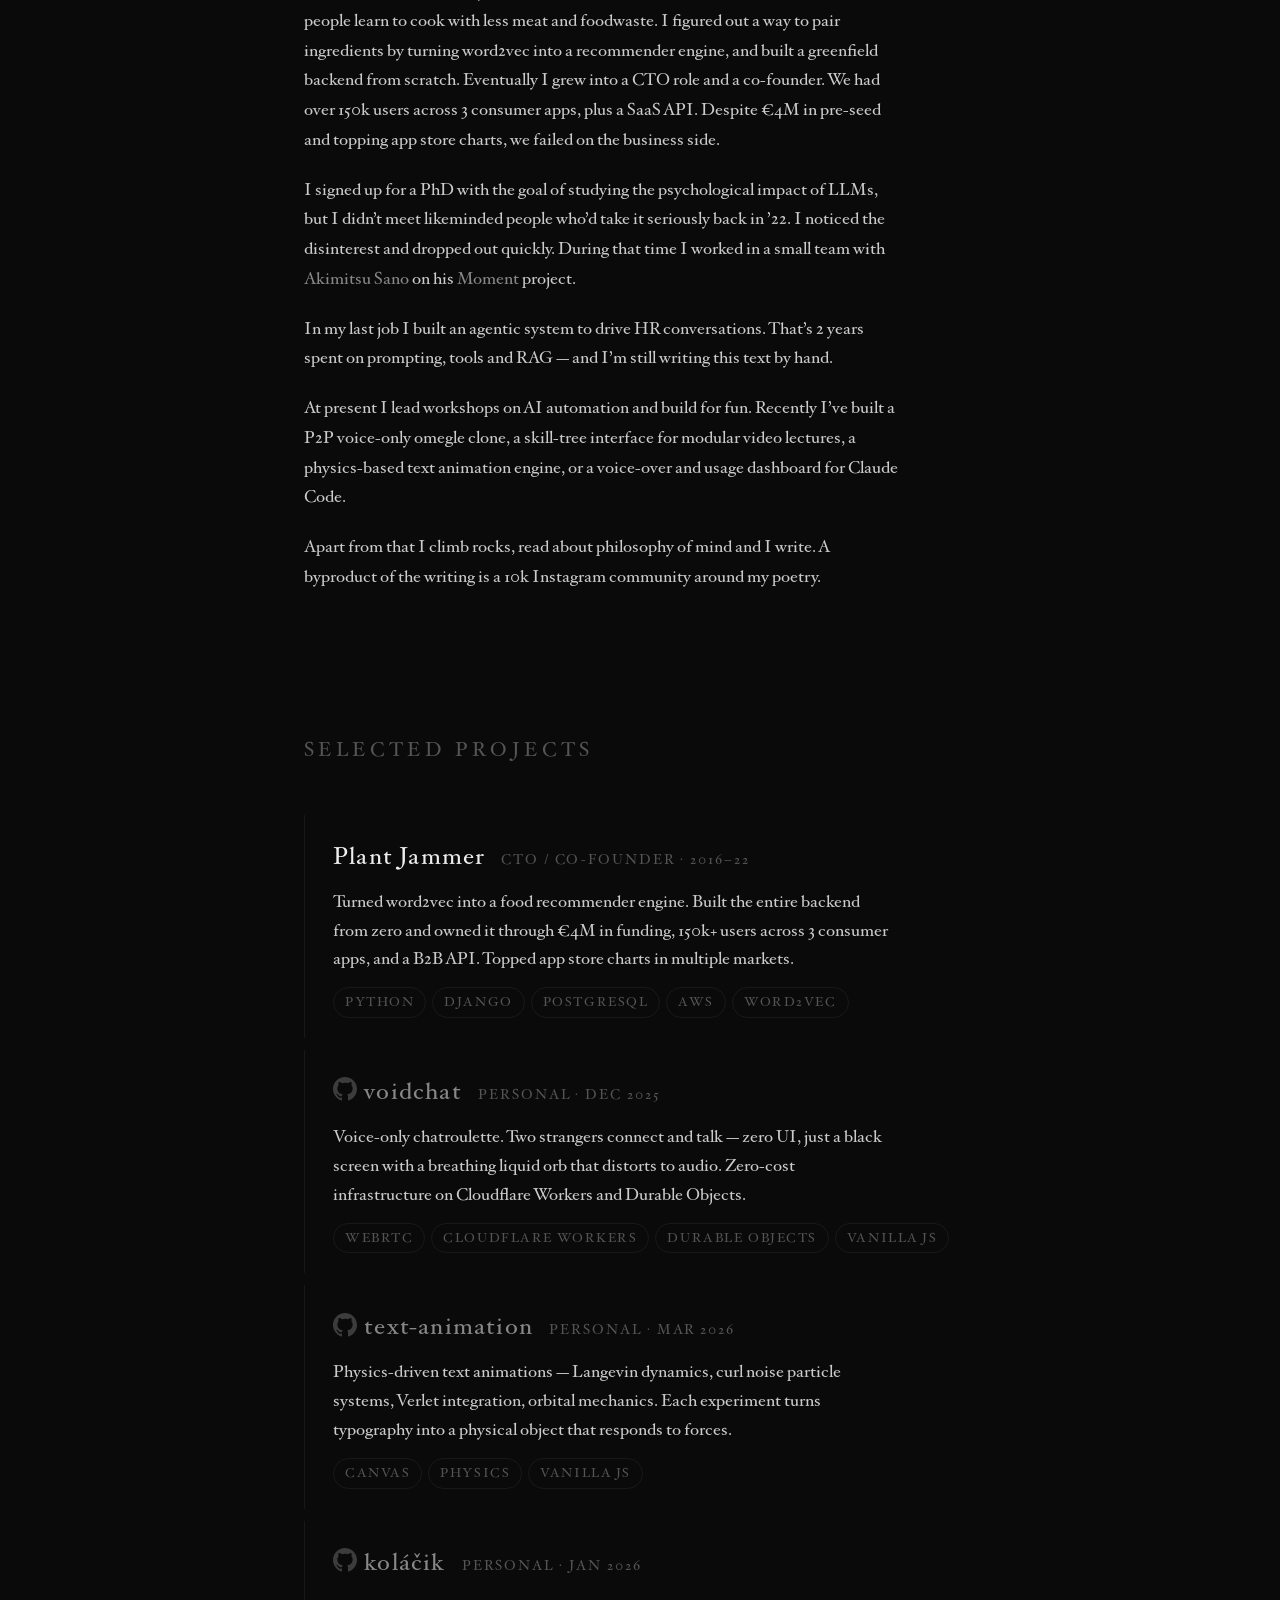
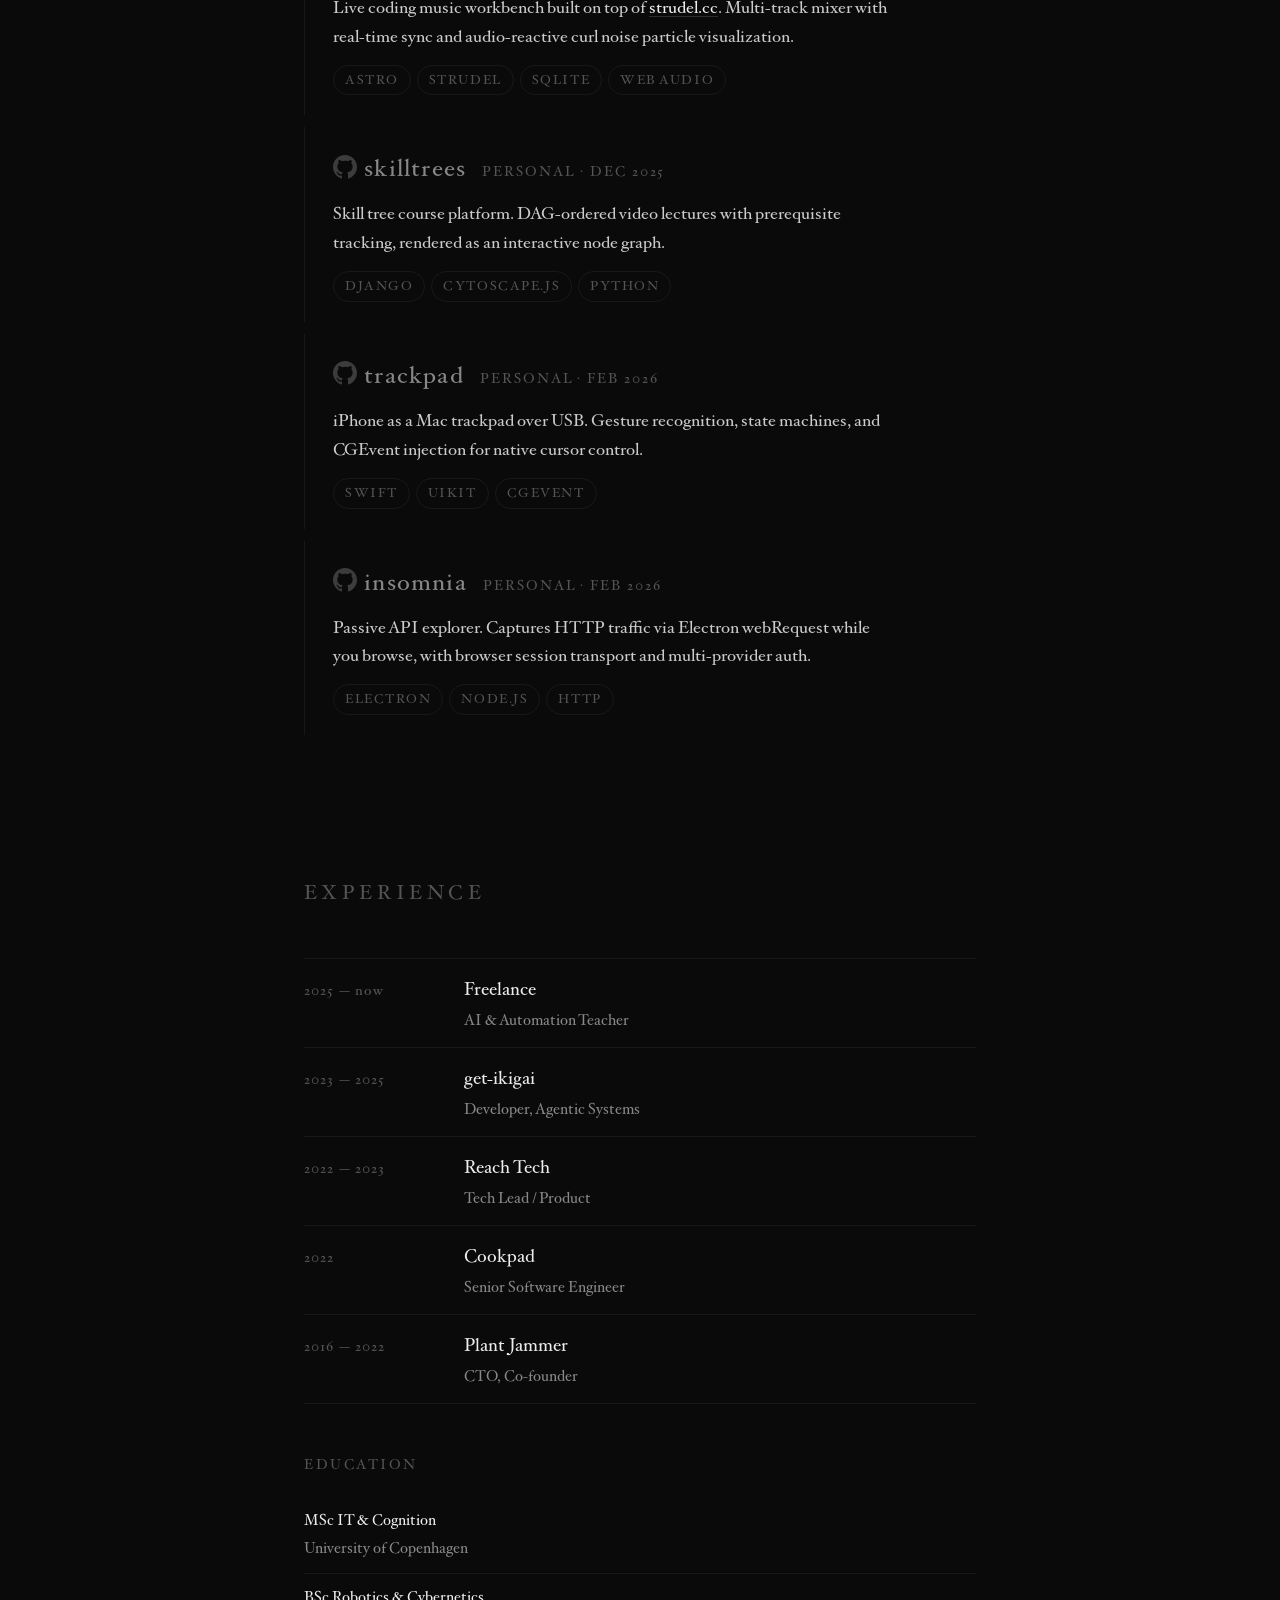
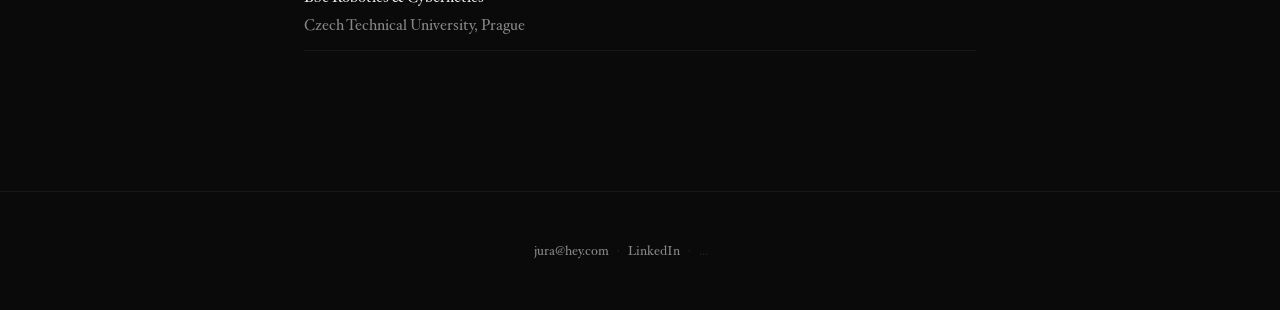
==== commit 8e29f572: "Fix accordion transitions and chevron alignment Replace max-height collapse with grid-template-rows " ====
--- a/index.html
+++ b/index.html
@@ -121,16 +121,18 @@
           <div class="demo-panel-title">Physics &times; Typography <span class="demo-panel-subtitle">turning text into particles and back</span></div>
         </div>
         <div class="demo-panel-body">
-          <p class="physics-desc">A collection of scroll-driven text animations built with real physics &mdash; Langevin dynamics, curl noise particle systems, orbital mechanics, thermal simulations. Each experiment turns typography into a physical object that responds to forces.</p>
-          <div class="carousel">
-            <div class="carousel-track-wrapper">
-              <div class="carousel-track" id="carousel-track"></div>
-              <div class="carousel-overlay" id="carousel-overlay">click &amp; scroll</div>
-            </div>
-            <div class="carousel-controls">
-              <button class="carousel-btn carousel-prev" aria-label="Previous">&larr;</button>
-              <span class="carousel-label" id="carousel-label"></span>
-              <button class="carousel-btn carousel-next" aria-label="Next">&rarr;</button>
+          <div class="demo-panel-inner">
+            <p class="physics-desc">A collection of scroll-driven text animations built with real physics &mdash; Langevin dynamics, curl noise particle systems, orbital mechanics, thermal simulations. Each experiment turns typography into a physical object that responds to forces.</p>
+            <div class="carousel">
+              <div class="carousel-track-wrapper">
+                <div class="carousel-track" id="carousel-track"></div>
+                <div class="carousel-overlay" id="carousel-overlay">click &amp; scroll</div>
+              </div>
+              <div class="carousel-controls">
+                <button class="carousel-btn carousel-prev" aria-label="Previous">&larr;</button>
+                <span class="carousel-label" id="carousel-label"></span>
+                <button class="carousel-btn carousel-next" aria-label="Next">&rarr;</button>
+              </div>
             </div>
           </div>
         </div>
@@ -141,9 +143,11 @@
           <div class="demo-panel-title">voidchat <span class="demo-panel-subtitle">p2p chatroulette clone</span></div>
         </div>
         <div class="demo-panel-body">
-          <p class="voidchat-desc">P2P voice-only chatroulette. Two strangers connect and talk &mdash; zero UI, just a black screen with a breathing liquid orb that distorts to audio. Built on WebRTC with Cloudflare Workers and Durable Objects for signaling.</p>
-          <div class="voidchat-embed">
-            <iframe src="https://voidchat-erp.pages.dev" allow="microphone"></iframe>
+          <div class="demo-panel-inner">
+            <p class="voidchat-desc">P2P voice-only chatroulette. Two strangers connect and talk &mdash; zero UI, just a black screen with a breathing liquid orb that distorts to audio. Built on WebRTC with Cloudflare Workers and Durable Objects for signaling.</p>
+            <div class="voidchat-embed">
+              <iframe src="https://voidchat-erp.pages.dev" allow="microphone"></iframe>
+            </div>
           </div>
         </div>
       </div>
@@ -153,9 +157,11 @@
           <div class="demo-panel-title">koláčik <span class="demo-panel-subtitle">custom strudel.cc replacement</span></div>
         </div>
         <div class="demo-panel-body">
-          <p class="demo-video-desc">Live coding music workbench built on top of <a href="https://strudel.cc" target="_blank" rel="noopener">strudel.cc</a>. Multi-track mixer with real-time sync and audio-reactive curl noise particle visualization.</p>
-          <div class="demo-video-embed">
-            <iframe src="https://www.youtube.com/embed/mnUSQjdK5nA" allowfullscreen></iframe>
+          <div class="demo-panel-inner">
+            <p class="demo-video-desc">Live coding music workbench built on top of <a href="https://strudel.cc" target="_blank" rel="noopener">strudel.cc</a>. Multi-track mixer with real-time sync and audio-reactive curl noise particle visualization.</p>
+            <div class="demo-video-embed">
+              <iframe src="https://www.youtube.com/embed/mnUSQjdK5nA" allowfullscreen></iframe>
+            </div>
           </div>
         </div>
       </div>
@@ -165,9 +171,11 @@
           <div class="demo-panel-title">claudecraft <span class="demo-panel-subtitle">claude dashboard with voiceovers</span></div>
         </div>
         <div class="demo-panel-body">
-          <p class="demo-video-desc">Global usage bar and reset times. Custom triggers for anything that could happen when chatting with Claude and unique character voiceovers for every conversation. Assigns characters to coding sessions and plays sound effects on hook events. Currently having a blast with a custom Warcraft 3 sound-pack.</p>
-          <div class="demo-video-embed">
-            <iframe src="https://www.youtube.com/embed/eHFgE67nwys" allowfullscreen></iframe>
+          <div class="demo-panel-inner">
+            <p class="demo-video-desc">Global usage bar and reset times. Custom triggers for anything that could happen when chatting with Claude and unique character voiceovers for every conversation. Assigns characters to coding sessions and plays sound effects on hook events. Currently having a blast with a custom Warcraft 3 sound-pack.</p>
+            <div class="demo-video-embed">
+              <iframe src="https://www.youtube.com/embed/eHFgE67nwys" allowfullscreen></iframe>
+            </div>
           </div>
         </div>
       </div>
--- a/style.css
+++ b/style.css
@@ -883,7 +883,8 @@
 .demo-panel-title::before {
   content: '\203A';
   font-size: 28px;
-  line-height: 1;
+  line-height: 0;
+  margin-top: -2px;
   color: inherit;
   flex-shrink: 0;
   transition: transform 0.3s var(--ease);
@@ -913,14 +914,22 @@
 }
 
 .demo-panel-body {
-  max-height: 0;
+  display: grid;
+  grid-template-rows: 0fr;
   overflow: hidden;
-  transition: max-height 0.5s var(--ease), opacity 0.4s var(--ease);
   opacity: 0;
+  margin-top: 0;
+  padding-bottom: 0;
+  transition: grid-template-rows 0.45s var(--ease), opacity 0.35s var(--ease), margin-top 0.45s var(--ease), padding-bottom 0.45s var(--ease);
+}
+
+.demo-panel-inner {
+  overflow: hidden;
+  min-height: 0;
 }
 
 .demo-panel.open .demo-panel-body {
-  max-height: 1200px;
+  grid-template-rows: 1fr;
   opacity: 1;
   margin-top: 16px;
   padding-bottom: 60px;
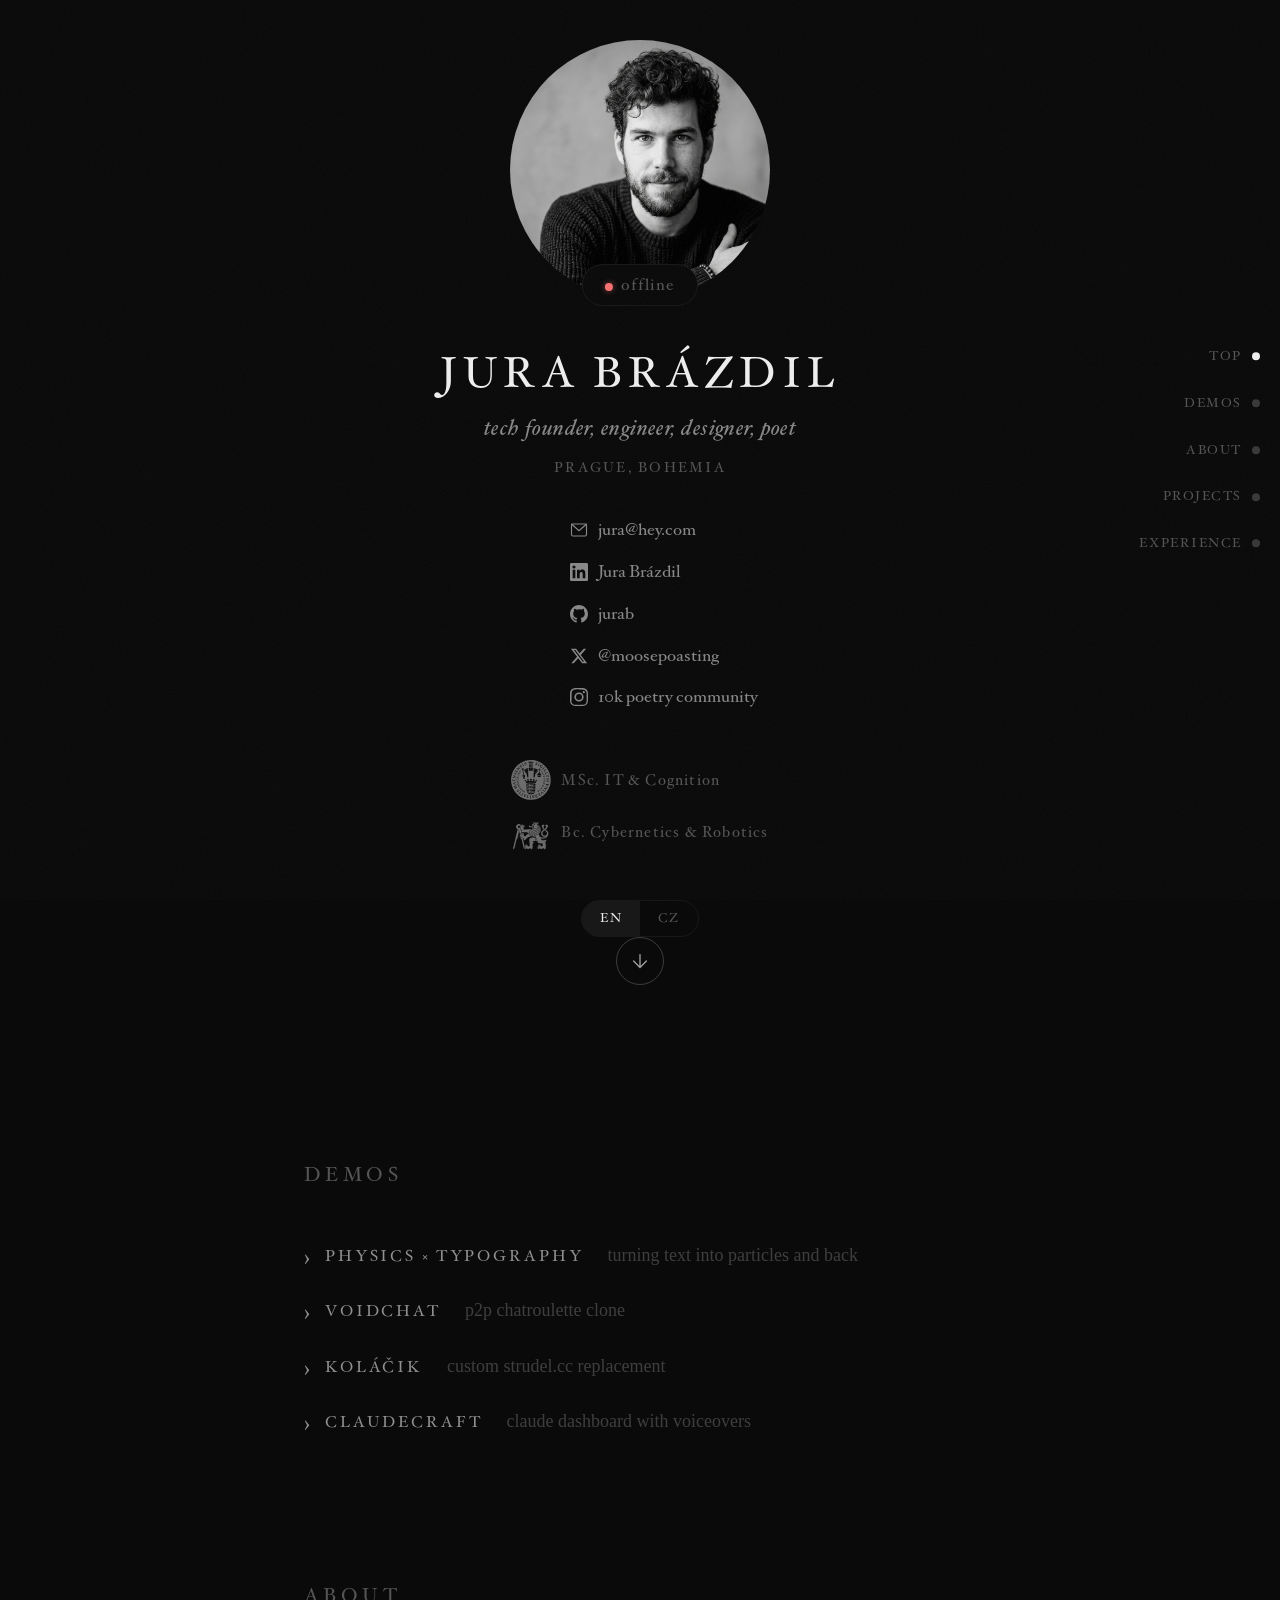
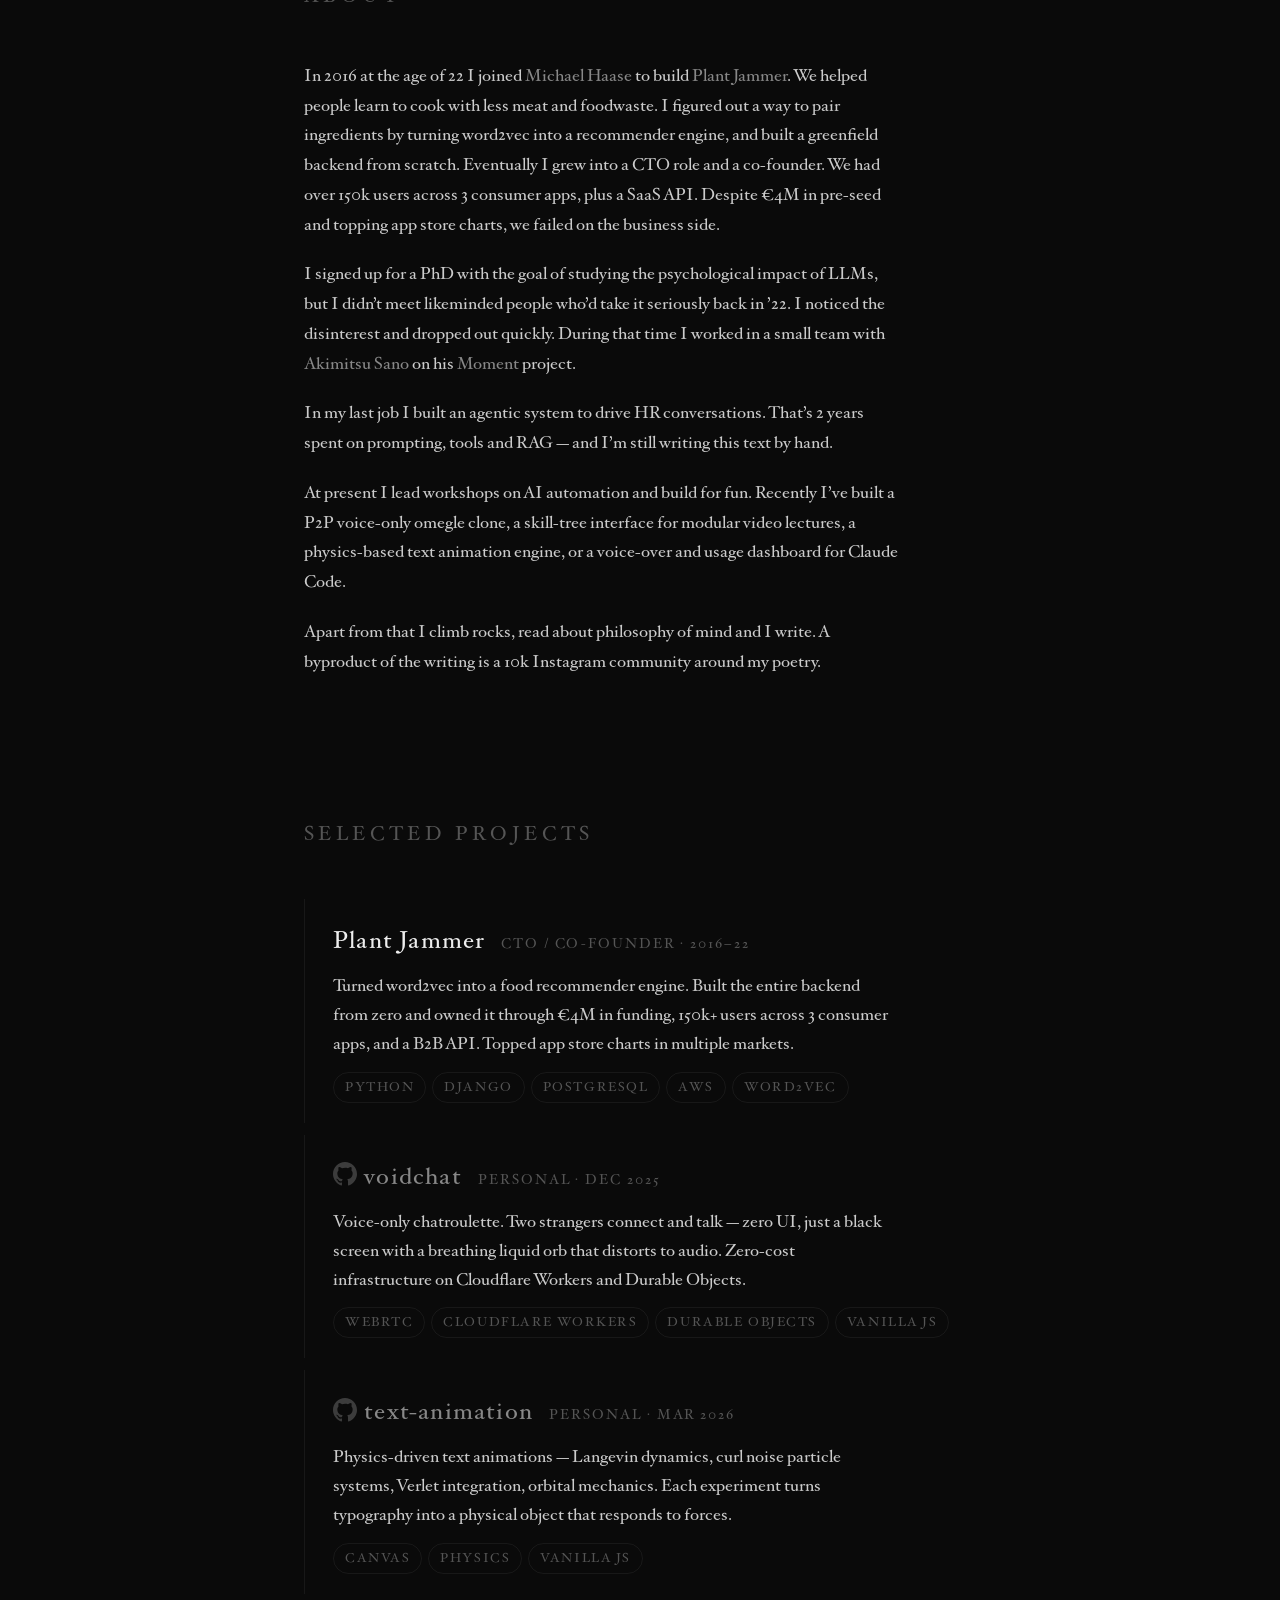
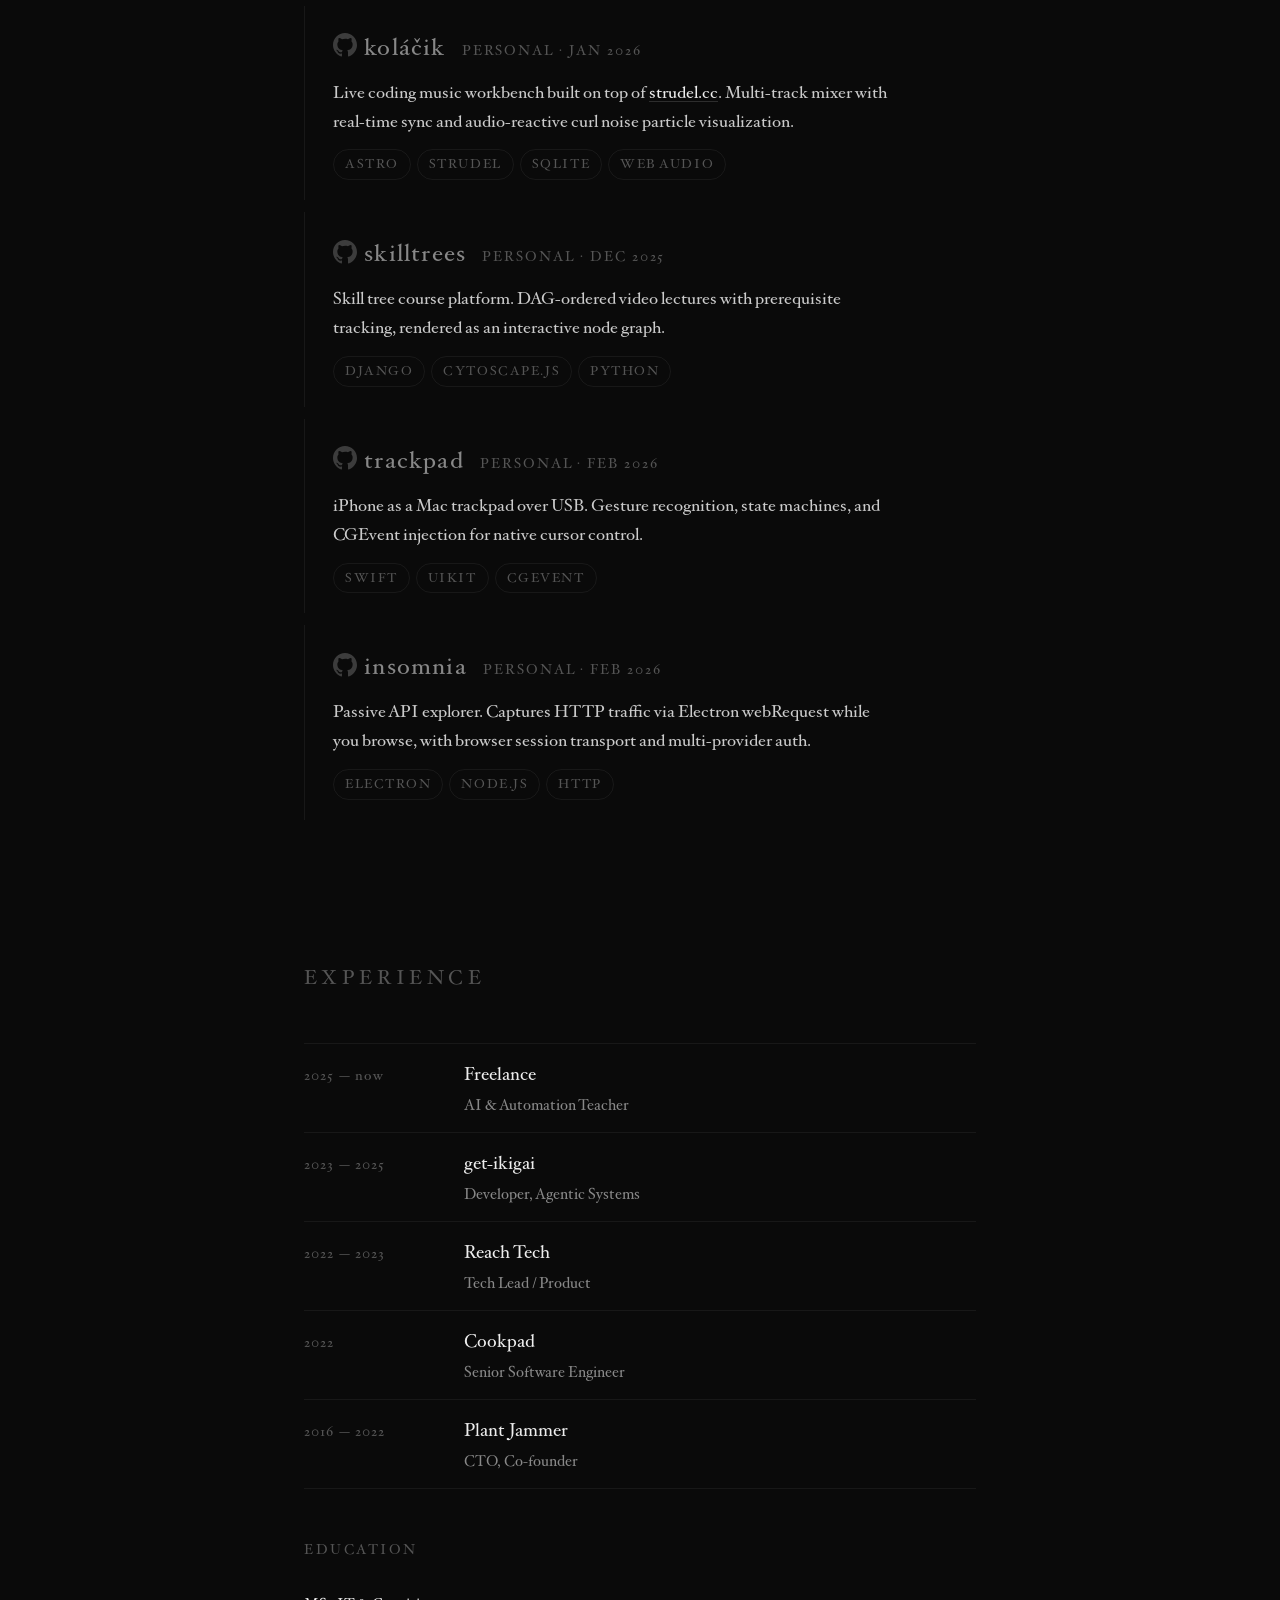
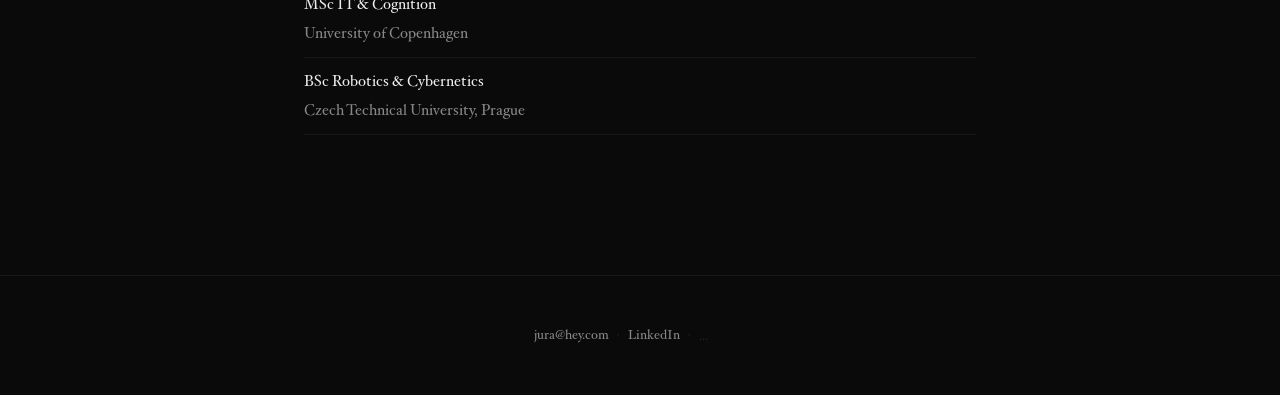
==== commit 67de27b5: "Add Czech localization with language toggle Data-driven i18n: all translatable text tagged with data" ====
--- a/index.html
+++ b/index.html
@@ -28,11 +28,11 @@
 
   <!-- Side nav -->
   <nav class="side-nav" id="side-nav">
-    <a href="javascript:void(0)" data-section="hero" class="side-dot active" aria-label="Hero"><span class="side-label">Top</span></a>
-    <a href="javascript:void(0)" data-section="physics" class="side-dot" aria-label="Demos"><span class="side-label">Demos</span></a>
-    <a href="javascript:void(0)" data-section="about" class="side-dot" aria-label="About"><span class="side-label">About</span></a>
-    <a href="javascript:void(0)" data-section="projects" class="side-dot" aria-label="Projects"><span class="side-label">Projects</span></a>
-    <a href="javascript:void(0)" data-section="timeline" class="side-dot" aria-label="Experience"><span class="side-label">Experience</span></a>
+    <a href="javascript:void(0)" data-section="hero" class="side-dot active" aria-label="Hero"><span class="side-label" data-i18n="nav.top">Top</span></a>
+    <a href="javascript:void(0)" data-section="physics" class="side-dot" aria-label="Demos"><span class="side-label" data-i18n="nav.demos">Demos</span></a>
+    <a href="javascript:void(0)" data-section="about" class="side-dot" aria-label="About"><span class="side-label" data-i18n="nav.about">About</span></a>
+    <a href="javascript:void(0)" data-section="projects" class="side-dot" aria-label="Projects"><span class="side-label" data-i18n="nav.projects">Projects</span></a>
+    <a href="javascript:void(0)" data-section="timeline" class="side-dot" aria-label="Experience"><span class="side-label" data-i18n="nav.experience">Experience</span></a>
   </nav>
 
   <main>
@@ -46,13 +46,13 @@
         </div>
         <span class="voice-pill" id="voice-pill">
           <span class="voice-pill-dot"></span><span class="voice-pill-label" id="voice-pill-label">offline</span>
-          <span class="voice-tooltip">When I'm online, press to connect with me over voice — instantly.</span>
+          <span class="voice-tooltip" data-i18n="hero.voiceTooltip">When I'm online, press to connect with me over voice — instantly.</span>
         </span>
       </div>
 
       <h1 class="hero-name reveal">Jura Brázdil</h1>
-      <p class="hero-tagline reveal">tech founder, engineer, designer, poet</p>
-      <p class="hero-location reveal">Prague, Bohemia</p>
+      <p class="hero-tagline reveal" data-i18n="hero.tagline">tech founder, engineer, designer, poet</p>
+      <p class="hero-location reveal" data-i18n="hero.location">Prague, Bohemia</p>
 
       <!-- Contact -->
       <div class="hero-links reveal">
@@ -104,6 +104,17 @@
         </a>
       </div>
 
+      <div class="lang-toggle reveal">
+        <label class="lang-option">
+          <input type="radio" name="lang" value="en" checked>
+          <span>EN</span>
+        </label>
+        <label class="lang-option">
+          <input type="radio" name="lang" value="cs">
+          <span>CZ</span>
+        </label>
+      </div>
+
       <a class="scroll-arrow" href="javascript:void(0)" onclick="document.getElementById('physics').scrollIntoView({behavior:'smooth'})" aria-label="Scroll down">
         <svg viewBox="0 0 24 24" fill="none" stroke="currentColor" stroke-width="1.5" stroke-linecap="round" stroke-linejoin="round">
           <path d="M12 5v14M5 12l7 7 7-7"/>
@@ -114,19 +125,19 @@
 
     <!-- ────────── Demos (accordion) ────────── -->
     <section class="demos-accordion">
-      <div class="section-label reveal">Demos</div>
+      <div class="section-label reveal" data-i18n="demos.label">Demos</div>
 
       <div id="physics" class="demo-panel reveal">
         <div class="demo-panel-header">
-          <div class="demo-panel-title">Physics &times; Typography <span class="demo-panel-subtitle">turning text into particles and back</span></div>
+          <div class="demo-panel-title"><span data-i18n="demos.physics.title">Physics &times; Typography</span> <span class="demo-panel-subtitle" data-i18n="demos.physics.subtitle">turning text into particles and back</span></div>
         </div>
         <div class="demo-panel-body">
           <div class="demo-panel-inner">
-            <p class="physics-desc">A collection of scroll-driven text animations built with real physics &mdash; Langevin dynamics, curl noise particle systems, orbital mechanics, thermal simulations. Each experiment turns typography into a physical object that responds to forces.</p>
+            <p class="physics-desc" data-i18n="demos.physics.desc">A collection of scroll-driven text animations built with real physics &mdash; Langevin dynamics, curl noise particle systems, orbital mechanics, thermal simulations. Each experiment turns typography into a physical object that responds to forces.</p>
             <div class="carousel">
               <div class="carousel-track-wrapper">
                 <div class="carousel-track" id="carousel-track"></div>
-                <div class="carousel-overlay" id="carousel-overlay">click &amp; scroll</div>
+                <div class="carousel-overlay" id="carousel-overlay" data-i18n="demos.carousel.overlay">click &amp; scroll</div>
               </div>
               <div class="carousel-controls">
                 <button class="carousel-btn carousel-prev" aria-label="Previous">&larr;</button>
@@ -140,11 +151,11 @@
 
       <div id="voidchat" class="demo-panel reveal">
         <div class="demo-panel-header">
-          <div class="demo-panel-title">voidchat <span class="demo-panel-subtitle">p2p chatroulette clone</span></div>
+          <div class="demo-panel-title"><span data-i18n="demos.voidchat.title">voidchat</span> <span class="demo-panel-subtitle" data-i18n="demos.voidchat.subtitle">p2p chatroulette clone</span></div>
         </div>
         <div class="demo-panel-body">
           <div class="demo-panel-inner">
-            <p class="voidchat-desc">P2P voice-only chatroulette. Two strangers connect and talk &mdash; zero UI, just a black screen with a breathing liquid orb that distorts to audio. Built on WebRTC with Cloudflare Workers and Durable Objects for signaling.</p>
+            <p class="voidchat-desc" data-i18n="demos.voidchat.desc">P2P voice-only chatroulette. Two strangers connect and talk &mdash; zero UI, just a black screen with a breathing liquid orb that distorts to audio. Built on WebRTC with Cloudflare Workers and Durable Objects for signaling.</p>
             <div class="voidchat-embed">
               <iframe src="https://voidchat-erp.pages.dev" allow="microphone"></iframe>
             </div>
@@ -154,11 +165,11 @@
 
       <div id="kolacik" class="demo-panel reveal">
         <div class="demo-panel-header">
-          <div class="demo-panel-title">koláčik <span class="demo-panel-subtitle">custom strudel.cc replacement</span></div>
+          <div class="demo-panel-title"><span data-i18n="demos.kolacik.title">koláčik</span> <span class="demo-panel-subtitle" data-i18n="demos.kolacik.subtitle">custom strudel.cc replacement</span></div>
         </div>
         <div class="demo-panel-body">
           <div class="demo-panel-inner">
-            <p class="demo-video-desc">Live coding music workbench built on top of <a href="https://strudel.cc" target="_blank" rel="noopener">strudel.cc</a>. Multi-track mixer with real-time sync and audio-reactive curl noise particle visualization.</p>
+            <p class="demo-video-desc" data-i18n="demos.kolacik.desc">Live coding music workbench built on top of <a href="https://strudel.cc" target="_blank" rel="noopener">strudel.cc</a>. Multi-track mixer with real-time sync and audio-reactive curl noise particle visualization.</p>
             <div class="demo-video-embed">
               <iframe src="https://www.youtube.com/embed/mnUSQjdK5nA" allowfullscreen></iframe>
             </div>
@@ -168,11 +179,11 @@
 
       <div id="claudecraft" class="demo-panel reveal">
         <div class="demo-panel-header">
-          <div class="demo-panel-title">claudecraft <span class="demo-panel-subtitle">claude dashboard with voiceovers</span></div>
+          <div class="demo-panel-title"><span data-i18n="demos.claudecraft.title">claudecraft</span> <span class="demo-panel-subtitle" data-i18n="demos.claudecraft.subtitle">claude dashboard with voiceovers</span></div>
         </div>
         <div class="demo-panel-body">
           <div class="demo-panel-inner">
-            <p class="demo-video-desc">Global usage bar and reset times. Custom triggers for anything that could happen when chatting with Claude and unique character voiceovers for every conversation. Assigns characters to coding sessions and plays sound effects on hook events. Currently having a blast with a custom Warcraft 3 sound-pack.</p>
+            <p class="demo-video-desc" data-i18n="demos.claudecraft.desc">Global usage bar and reset times. Custom triggers for anything that could happen when chatting with Claude and unique character voiceovers for every conversation. Assigns characters to coding sessions and plays sound effects on hook events. Currently having a blast with a custom Warcraft 3 sound-pack.</p>
             <div class="demo-video-embed">
               <iframe src="https://www.youtube.com/embed/eHFgE67nwys" allowfullscreen></iframe>
             </div>
@@ -184,26 +195,26 @@
 
     <!-- ────────── About ────────── -->
     <section id="about" class="about reveal">
-      <div class="section-label">About</div>
+      <div class="section-label" data-i18n="about.label">About</div>
       <div class="about-body">
-        <p>In 2016 at the age of 22 I joined <a href="https://www.linkedin.com/in/🌱-michael-haase-5722b46/" target="_blank" rel="noopener">Michael Haase</a> to build <a href="https://agfundernews.com/plant-jammer-scoops-4-7m-from-oetker-miele-to-develop-its-digital-chef" target="_blank" rel="noopener">Plant Jammer</a>. We helped people learn to cook with less meat and foodwaste. I figured out a way to pair ingredients by turning word2vec into a recommender engine, and built a greenfield backend from scratch. Eventually I grew into a CTO role and a co-founder. We had over 150k users across 3 consumer apps, plus a SaaS API. Despite &euro;4M in pre-seed and topping app store charts, we failed on the business side.</p>
-        <p>I signed up for a PhD with the goal of studying the psychological impact of LLMs, but I didn&rsquo;t meet likeminded people who&rsquo;d take it seriously back in &rsquo;22. I noticed the disinterest and dropped out quickly. During that time I worked in a small team with <a href="https://www.forbes.com/profile/akimitsu-sano/" target="_blank" rel="noopener">Akimitsu Sano</a> on his <a href="https://www.cookwithmoment.com" target="_blank" rel="noopener">Moment</a> project.</p>
-        <p>In my last job I built an agentic system to drive HR conversations. That&rsquo;s 2 years spent on prompting, tools and RAG &mdash; and I&rsquo;m still writing this text by hand.</p>
-        <p>At present I lead workshops on AI automation and build for fun. Recently I&rsquo;ve built a P2P voice-only omegle clone, a skill-tree interface for modular video lectures, a physics-based text animation engine, or a voice-over and usage dashboard for Claude Code.</p>
-        <p>Apart from that I climb rocks, read about philosophy of mind and I write. A byproduct of the writing is a 10k Instagram community around my poetry.</p>
+        <p data-i18n="about.p1">In 2016 at the age of 22 I joined <a href="https://www.linkedin.com/in/🌱-michael-haase-5722b46/" target="_blank" rel="noopener">Michael Haase</a> to build <a href="https://agfundernews.com/plant-jammer-scoops-4-7m-from-oetker-miele-to-develop-its-digital-chef" target="_blank" rel="noopener">Plant Jammer</a>. We helped people learn to cook with less meat and foodwaste. I figured out a way to pair ingredients by turning word2vec into a recommender engine, and built a greenfield backend from scratch. Eventually I grew into a CTO role and a co-founder. We had over 150k users across 3 consumer apps, plus a SaaS API. Despite &euro;4M in pre-seed and topping app store charts, we failed on the business side.</p>
+        <p data-i18n="about.p2">I signed up for a PhD with the goal of studying the psychological impact of LLMs, but I didn&rsquo;t meet likeminded people who&rsquo;d take it seriously back in &rsquo;22. I noticed the disinterest and dropped out quickly. During that time I worked in a small team with <a href="https://www.forbes.com/profile/akimitsu-sano/" target="_blank" rel="noopener">Akimitsu Sano</a> on his <a href="https://www.cookwithmoment.com" target="_blank" rel="noopener">Moment</a> project.</p>
+        <p data-i18n="about.p3">In my last job I built an agentic system to drive HR conversations. That&rsquo;s 2 years spent on prompting, tools and RAG &mdash; and I&rsquo;m still writing this text by hand.</p>
+        <p data-i18n="about.p4">At present I lead workshops on AI automation and build for fun. Recently I&rsquo;ve built a P2P voice-only omegle clone, a skill-tree interface for modular video lectures, a physics-based text animation engine, or a voice-over and usage dashboard for Claude Code.</p>
+        <p data-i18n="about.p5">Apart from that I climb rocks, read about philosophy of mind and I write. A byproduct of the writing is a 10k Instagram community around my poetry.</p>
       </div>
     </section>
 
     <!-- ────────── Projects ────────── -->
     <section id="projects" class="projects">
-      <div class="section-label reveal">Selected Projects</div>
+      <div class="section-label reveal" data-i18n="projects.label">Selected Projects</div>
 
       <article class="project reveal">
         <div class="project-header">
           <h3 class="project-name">Plant Jammer</h3>
-          <span class="project-role">CTO / Co-founder &middot; 2016&ndash;22</span>
-        </div>
-        <p class="project-desc">Turned word2vec into a food recommender engine. Built the entire backend from zero and owned it through &euro;4M in funding, 150k+ users across 3 consumer apps, and a B2B API. Topped app store charts in multiple markets.</p>
+          <span class="project-role" data-i18n="projects.pj.role">CTO / Co-founder &middot; 2016&ndash;22</span>
+        </div>
+        <p class="project-desc" data-i18n="projects.pj.desc">Turned word2vec into a food recommender engine. Built the entire backend from zero and owned it through &euro;4M in funding, 150k+ users across 3 consumer apps, and a B2B API. Topped app store charts in multiple markets.</p>
         <div class="project-tags">
           <span>Python</span><span>Django</span><span>PostgreSQL</span><span>AWS</span><span>word2vec</span>
         </div>
@@ -212,9 +223,9 @@
       <article class="project reveal">
         <div class="project-header">
           <h3 class="project-name"><a href="https://github.com/jurab/voidchat" target="_blank" rel="noopener"><svg class="gh-icon"><use href="#icon-gh"/></svg>voidchat</a></h3>
-          <span class="project-role">Personal &middot; Dec 2025</span>
-        </div>
-        <p class="project-desc">Voice-only chatroulette. Two strangers connect and talk &mdash; zero UI, just a black screen with a breathing liquid orb that distorts to audio. Zero-cost infrastructure on Cloudflare Workers and Durable Objects.</p>
+          <span class="project-role" data-i18n="projects.vc.role">Personal &middot; Dec 2025</span>
+        </div>
+        <p class="project-desc" data-i18n="projects.vc.desc">Voice-only chatroulette. Two strangers connect and talk &mdash; zero UI, just a black screen with a breathing liquid orb that distorts to audio. Zero-cost infrastructure on Cloudflare Workers and Durable Objects.</p>
         <div class="project-tags">
           <span>WebRTC</span><span>Cloudflare Workers</span><span>Durable Objects</span><span>Vanilla JS</span>
         </div>
@@ -223,9 +234,9 @@
       <article class="project reveal">
         <div class="project-header">
           <h3 class="project-name"><a href="https://github.com/jurab/text-animation" target="_blank" rel="noopener"><svg class="gh-icon"><use href="#icon-gh"/></svg>text-animation</a></h3>
-          <span class="project-role">Personal &middot; Mar 2026</span>
-        </div>
-        <p class="project-desc">Physics-driven text animations &mdash; Langevin dynamics, curl noise particle systems, Verlet integration, orbital mechanics. Each experiment turns typography into a physical object that responds to forces.</p>
+          <span class="project-role" data-i18n="projects.ta.role">Personal &middot; Mar 2026</span>
+        </div>
+        <p class="project-desc" data-i18n="projects.ta.desc">Physics-driven text animations &mdash; Langevin dynamics, curl noise particle systems, Verlet integration, orbital mechanics. Each experiment turns typography into a physical object that responds to forces.</p>
         <div class="project-tags">
           <span>Canvas</span><span>Physics</span><span>Vanilla JS</span>
         </div>
@@ -234,9 +245,9 @@
       <article class="project reveal">
         <div class="project-header">
           <h3 class="project-name"><a href="https://github.com/jurab/kolacik" target="_blank" rel="noopener"><svg class="gh-icon"><use href="#icon-gh"/></svg>koláčik</a></h3>
-          <span class="project-role">Personal &middot; Jan 2026</span>
-        </div>
-        <p class="project-desc">Live coding music workbench built on top of <a href="https://strudel.cc" target="_blank" rel="noopener">strudel.cc</a>. Multi-track mixer with real-time sync and audio-reactive curl noise particle visualization.</p>
+          <span class="project-role" data-i18n="projects.ko.role">Personal &middot; Jan 2026</span>
+        </div>
+        <p class="project-desc" data-i18n="projects.ko.desc">Live coding music workbench built on top of <a href="https://strudel.cc" target="_blank" rel="noopener">strudel.cc</a>. Multi-track mixer with real-time sync and audio-reactive curl noise particle visualization.</p>
         <div class="project-tags">
           <span>Astro</span><span>Strudel</span><span>SQLite</span><span>Web Audio</span>
         </div>
@@ -245,9 +256,9 @@
       <article class="project reveal">
         <div class="project-header">
           <h3 class="project-name"><a href="https://github.com/jurab/skilltrees" target="_blank" rel="noopener"><svg class="gh-icon"><use href="#icon-gh"/></svg>skilltrees</a></h3>
-          <span class="project-role">Personal &middot; Dec 2025</span>
-        </div>
-        <p class="project-desc">Skill tree course platform. DAG-ordered video lectures with prerequisite tracking, rendered as an interactive node graph.</p>
+          <span class="project-role" data-i18n="projects.st.role">Personal &middot; Dec 2025</span>
+        </div>
+        <p class="project-desc" data-i18n="projects.st.desc">Skill tree course platform. DAG-ordered video lectures with prerequisite tracking, rendered as an interactive node graph.</p>
         <div class="project-tags">
           <span>Django</span><span>Cytoscape.js</span><span>Python</span>
         </div>
@@ -256,9 +267,9 @@
       <article class="project reveal">
         <div class="project-header">
           <h3 class="project-name"><a href="https://github.com/jurab/trackpad" target="_blank" rel="noopener"><svg class="gh-icon"><use href="#icon-gh"/></svg>trackpad</a></h3>
-          <span class="project-role">Personal &middot; Feb 2026</span>
-        </div>
-        <p class="project-desc">iPhone as a Mac trackpad over USB. Gesture recognition, state machines, and CGEvent injection for native cursor control.</p>
+          <span class="project-role" data-i18n="projects.tp.role">Personal &middot; Feb 2026</span>
+        </div>
+        <p class="project-desc" data-i18n="projects.tp.desc">iPhone as a Mac trackpad over USB. Gesture recognition, state machines, and CGEvent injection for native cursor control.</p>
         <div class="project-tags">
           <span>Swift</span><span>UIKit</span><span>CGEvent</span>
         </div>
@@ -267,9 +278,9 @@
       <article class="project reveal">
         <div class="project-header">
           <h3 class="project-name"><a href="https://github.com/jurab/insomnia" target="_blank" rel="noopener"><svg class="gh-icon"><use href="#icon-gh"/></svg>insomnia</a></h3>
-          <span class="project-role">Personal &middot; Feb 2026</span>
-        </div>
-        <p class="project-desc">Passive API explorer. Captures HTTP traffic via Electron webRequest while you browse, with browser session transport and multi-provider auth.</p>
+          <span class="project-role" data-i18n="projects.in.role">Personal &middot; Feb 2026</span>
+        </div>
+        <p class="project-desc" data-i18n="projects.in.desc">Passive API explorer. Captures HTTP traffic via Electron webRequest while you browse, with browser session transport and multi-provider auth.</p>
         <div class="project-tags">
           <span>Electron</span><span>Node.js</span><span>HTTP</span>
         </div>
@@ -278,39 +289,39 @@
 
     <!-- ────────── Experience ────────── -->
     <section id="timeline" class="timeline">
-      <div class="section-label reveal">Experience</div>
+      <div class="section-label reveal" data-i18n="timeline.label">Experience</div>
       <div class="timeline-entries">
         <div class="timeline-entry reveal">
-          <span class="timeline-period">2025 &mdash; now</span>
-          <div><strong>Freelance</strong><span class="timeline-role">AI &amp; Automation Teacher</span></div>
+          <span class="timeline-period" data-i18n="timeline.freelance.period">2025 &mdash; now</span>
+          <div><strong>Freelance</strong><span class="timeline-role" data-i18n="timeline.freelance.role">AI &amp; Automation Teacher</span></div>
         </div>
         <div class="timeline-entry reveal">
           <span class="timeline-period">2023 &mdash; 2025</span>
-          <div><strong>get-ikigai</strong><span class="timeline-role">Developer, Agentic Systems</span></div>
+          <div><strong>get-ikigai</strong><span class="timeline-role" data-i18n="timeline.ikigai.role">Developer, Agentic Systems</span></div>
         </div>
         <div class="timeline-entry reveal">
           <span class="timeline-period">2022 &mdash; 2023</span>
-          <div><strong>Reach Tech</strong><span class="timeline-role">Tech Lead / Product</span></div>
+          <div><strong>Reach Tech</strong><span class="timeline-role" data-i18n="timeline.reach.role">Tech Lead / Product</span></div>
         </div>
         <div class="timeline-entry reveal">
           <span class="timeline-period">2022</span>
-          <div><strong>Cookpad</strong><span class="timeline-role">Senior Software Engineer</span></div>
+          <div><strong>Cookpad</strong><span class="timeline-role" data-i18n="timeline.cookpad.role">Senior Software Engineer</span></div>
         </div>
         <div class="timeline-entry reveal">
           <span class="timeline-period">2016 &mdash; 2022</span>
-          <div><strong>Plant Jammer</strong><span class="timeline-role">CTO, Co-founder</span></div>
+          <div><strong>Plant Jammer</strong><span class="timeline-role" data-i18n="timeline.pj.role">CTO, Co-founder</span></div>
         </div>
       </div>
 
       <div class="education reveal">
-        <div class="section-sublabel">Education</div>
+        <div class="section-sublabel" data-i18n="edu.label">Education</div>
         <div class="edu-entry">
-          <span class="edu-degree">MSc IT &amp; Cognition</span>
-          <span class="edu-school">University of Copenhagen</span>
+          <span class="edu-degree" data-i18n="edu.msc.degree">MSc IT &amp; Cognition</span>
+          <span class="edu-school" data-i18n="edu.msc.school">University of Copenhagen</span>
         </div>
         <div class="edu-entry">
-          <span class="edu-degree">BSc Robotics &amp; Cybernetics</span>
-          <span class="edu-school">Czech Technical University, Prague</span>
+          <span class="edu-degree" data-i18n="edu.bsc.degree">BSc Robotics &amp; Cybernetics</span>
+          <span class="edu-school" data-i18n="edu.bsc.school">Czech Technical University, Prague</span>
         </div>
       </div>
     </section>
@@ -324,11 +335,172 @@
       <a href="https://www.linkedin.com/in/jura-brazdil" target="_blank" rel="noopener">LinkedIn</a>
       <span class="sep">&middot;</span>
       <input class="voice-auth" id="voice-auth" type="text" placeholder="..." autocomplete="off" spellcheck="false">
-      <span class="voice-auth-msg hidden" id="voice-auth-msg">Hi Jura, you're online</span>
+      <span class="voice-auth-msg hidden" id="voice-auth-msg" data-i18n="footer.authMsg">Hi Jura, you're online</span>
     </div>
   </footer>
 
   <script>
+    // ─── i18n ───
+    let currentLang = localStorage.getItem('lang') || 'en';
+
+    const translations = {
+      en: {
+        'hero.tagline': 'tech founder, engineer, designer, poet',
+        'hero.location': 'Prague, Bohemia',
+        'hero.voiceTooltip': "When I'm online, press to connect with me over voice \u2014 instantly.",
+        'nav.top': 'Top', 'nav.demos': 'Demos', 'nav.about': 'About', 'nav.projects': 'Projects', 'nav.experience': 'Experience',
+        'demos.label': 'Demos',
+        'demos.physics.title': 'Physics \u00d7 Typography',
+        'demos.physics.subtitle': 'turning text into particles and back',
+        'demos.physics.desc': 'A collection of scroll-driven text animations built with real physics \u2014 Langevin dynamics, curl noise particle systems, orbital mechanics, thermal simulations. Each experiment turns typography into a physical object that responds to forces.',
+        'demos.carousel.overlay': 'click & scroll',
+        'demos.voidchat.title': 'voidchat',
+        'demos.voidchat.subtitle': 'p2p chatroulette clone',
+        'demos.voidchat.desc': 'P2P voice-only chatroulette. Two strangers connect and talk \u2014 zero UI, just a black screen with a breathing liquid orb that distorts to audio. Built on WebRTC with Cloudflare Workers and Durable Objects for signaling.',
+        'demos.kolacik.title': 'kol\u00e1\u010dik',
+        'demos.kolacik.subtitle': 'custom strudel.cc replacement',
+        'demos.kolacik.desc': 'Live coding music workbench built on top of <a href="https://strudel.cc" target="_blank" rel="noopener">strudel.cc</a>. Multi-track mixer with real-time sync and audio-reactive curl noise particle visualization.',
+        'demos.claudecraft.title': 'claudecraft',
+        'demos.claudecraft.subtitle': 'claude dashboard with voiceovers',
+        'demos.claudecraft.desc': 'Global usage bar and reset times. Custom triggers for anything that could happen when chatting with Claude and unique character voiceovers for every conversation. Assigns characters to coding sessions and plays sound effects on hook events. Currently having a blast with a custom Warcraft 3 sound-pack.',
+        'about.label': 'About',
+        'about.p1': 'In 2016 at the age of 22 I joined <a href="https://www.linkedin.com/in/\ud83c\udf31-michael-haase-5722b46/" target="_blank" rel="noopener">Michael Haase</a> to build <a href="https://agfundernews.com/plant-jammer-scoops-4-7m-from-oetker-miele-to-develop-its-digital-chef" target="_blank" rel="noopener">Plant Jammer</a>. We helped people learn to cook with less meat and foodwaste. I figured out a way to pair ingredients by turning word2vec into a recommender engine, and built a greenfield backend from scratch. Eventually I grew into a CTO role and a co-founder. We had over 150k users across 3 consumer apps, plus a SaaS API. Despite \u20ac4M in pre-seed and topping app store charts, we failed on the business side.',
+        'about.p2': 'I signed up for a PhD with the goal of studying the psychological impact of LLMs, but I didn\u2019t meet likeminded people who\u2019d take it seriously back in \u201922. I noticed the disinterest and dropped out quickly. During that time I worked in a small team with <a href="https://www.forbes.com/profile/akimitsu-sano/" target="_blank" rel="noopener">Akimitsu Sano</a> on his <a href="https://www.cookwithmoment.com" target="_blank" rel="noopener">Moment</a> project.',
+        'about.p3': 'In my last job I built an agentic system to drive HR conversations. That\u2019s 2 years spent on prompting, tools and RAG \u2014 and I\u2019m still writing this text by hand.',
+        'about.p4': 'At present I lead workshops on AI automation and build for fun. Recently I\u2019ve built a P2P voice-only omegle clone, a skill-tree interface for modular video lectures, a physics-based text animation engine, or a voice-over and usage dashboard for Claude Code.',
+        'about.p5': 'Apart from that I climb rocks, read about philosophy of mind and I write. A byproduct of the writing is a 10k Instagram community around my poetry.',
+        'projects.label': 'Selected Projects',
+        'projects.pj.role': 'CTO / Co-founder \u00b7 2016\u201322',
+        'projects.pj.desc': 'Turned word2vec into a food recommender engine. Built the entire backend from zero and owned it through \u20ac4M in funding, 150k+ users across 3 consumer apps, and a B2B API. Topped app store charts in multiple markets.',
+        'projects.vc.role': 'Personal \u00b7 Dec 2025',
+        'projects.vc.desc': 'Voice-only chatroulette. Two strangers connect and talk \u2014 zero UI, just a black screen with a breathing liquid orb that distorts to audio. Zero-cost infrastructure on Cloudflare Workers and Durable Objects.',
+        'projects.ta.role': 'Personal \u00b7 Mar 2026',
+        'projects.ta.desc': 'Physics-driven text animations \u2014 Langevin dynamics, curl noise particle systems, Verlet integration, orbital mechanics. Each experiment turns typography into a physical object that responds to forces.',
+        'projects.ko.role': 'Personal \u00b7 Jan 2026',
+        'projects.ko.desc': 'Live coding music workbench built on top of <a href="https://strudel.cc" target="_blank" rel="noopener">strudel.cc</a>. Multi-track mixer with real-time sync and audio-reactive curl noise particle visualization.',
+        'projects.st.role': 'Personal \u00b7 Dec 2025',
+        'projects.st.desc': 'Skill tree course platform. DAG-ordered video lectures with prerequisite tracking, rendered as an interactive node graph.',
+        'projects.tp.role': 'Personal \u00b7 Feb 2026',
+        'projects.tp.desc': 'iPhone as a Mac trackpad over USB. Gesture recognition, state machines, and CGEvent injection for native cursor control.',
+        'projects.in.role': 'Personal \u00b7 Feb 2026',
+        'projects.in.desc': 'Passive API explorer. Captures HTTP traffic via Electron webRequest while you browse, with browser session transport and multi-provider auth.',
+        'timeline.label': 'Experience',
+        'timeline.freelance.period': '2025 \u2014 now',
+        'timeline.freelance.role': 'AI & Automation Teacher',
+        'timeline.ikigai.role': 'Developer, Agentic Systems',
+        'timeline.reach.role': 'Tech Lead / Product',
+        'timeline.cookpad.role': 'Senior Software Engineer',
+        'timeline.pj.role': 'CTO, Co-founder',
+        'edu.label': 'Education',
+        'edu.msc.degree': 'MSc IT & Cognition',
+        'edu.msc.school': 'University of Copenhagen',
+        'edu.bsc.degree': 'BSc Robotics & Cybernetics',
+        'edu.bsc.school': 'Czech Technical University, Prague',
+        'footer.authMsg': "Hi Jura, you're online",
+      },
+      cs: {
+        'hero.tagline': 'zakladatel, in\u017een\u00fdr, design\u00e9r, b\u00e1sn\u00edk',
+        'hero.location': 'Praha, \u010cechy',
+        'hero.voiceTooltip': 'Kdy\u017e jsem online, klikni a p\u0159ipoj se ke mn\u011b hlasem \u2014 okam\u017eit\u011b.',
+        'nav.top': '\u00davod', 'nav.demos': 'Uk\u00e1zky', 'nav.about': 'O mn\u011b', 'nav.projects': 'Projekty', 'nav.experience': 'Zku\u0161enosti',
+        'demos.label': 'Uk\u00e1zky',
+        'demos.physics.title': 'Fyzika \u00d7 Typografie',
+        'demos.physics.subtitle': 'z textu \u010d\u00e1stice a zp\u00e1tky',
+        'demos.physics.desc': 'Kolekce textov\u00fdch animac\u00ed \u0159\u00edzen\u00fdch scrollem, postaven\u00fdch na re\u00e1ln\u00e9 fyzice \u2014 Langevinova dynamika, curl noise particle syst\u00e9my, orbit\u00e1ln\u00ed mechanika, teplotn\u00ed simulace. Ka\u017ed\u00fd experiment prom\u011bn\u00ed typografii ve fyzick\u00fd objekt, kter\u00fd reaguje na s\u00edly.',
+        'demos.carousel.overlay': 'klikni & scrolluj',
+        'demos.voidchat.title': 'voidchat',
+        'demos.voidchat.subtitle': 'p2p chatroulette klon',
+        'demos.voidchat.desc': 'P2P hlasov\u00fd chatroulette. P\u0159es mikrofon propoj\u00ed dva n\u00e1hodn\u00e9 lidi, bez serveru, p\u0159\u00edmo ze za\u0159\u00edzen\u00ed na za\u0159\u00edzen\u00ed \u2014 minimalistick\u00e9 UI. Postaveno na WebRTC s Cloudflare Workers a Durable Objects.',
+        'demos.kolacik.title': 'kol\u00e1\u010dik',
+        'demos.kolacik.subtitle': 'custom n\u00e1hrada za strudel.cc',
+        'demos.kolacik.desc': 'Live coding hudebn\u00ed workbench postaven\u00fd na <a href="https://strudel.cc" target="_blank" rel="noopener">strudel.cc</a>. Multi-track mixer s real-time synchronizac\u00ed a audio-reaktivn\u00ed curl noise particle vizualizac\u00ed.',
+        'demos.claudecraft.title': 'claudecraft',
+        'demos.claudecraft.subtitle': 'claude dashboard s voiceovery',
+        'demos.claudecraft.desc': 'Claude dashboard. Glob\u00e1ln\u00ed usage bar, reset \u010dasy. Custom triggery pro cokoliv, co se m\u016f\u017ee st\u00e1t p\u0159i chatov\u00e1n\u00ed s Claudem, a voiceovery pro ka\u017edou konverzaci. P\u0159i\u0159azuje postavy ke claude sessions a p\u0159ehr\u00e1v\u00e1 zvukov\u00e9 efekty podle hook event\u016f. Moment\u00e1ln\u011b jedu na custom Warcraft 3 sound-packu, tehee.',
+        'about.label': 'O mn\u011b',
+        'about.p1': 'V roce 2016 ve sv\u00fdch 22 letech jsem se v D\u00e1nsku p\u0159ipojil k <a href="https://www.linkedin.com/in/\ud83c\udf31-michael-haase-5722b46/" target="_blank" rel="noopener">Michaelovi Haase</a> a spole\u010dn\u011b jsme vybudovali <a href="https://agfundernews.com/plant-jammer-scoops-4-7m-from-oetker-miele-to-develop-its-digital-chef" target="_blank" rel="noopener">Plant Jammer</a>. Pom\u00e1hali jsme lidem nau\u010dit se va\u0159it bez masa a obecn\u011b bez pl\u00fdtv\u00e1n\u00ed j\u00eddlem. P\u0159i\u0161el jsem na zp\u016fsob, jak p\u00e1rovat ingredience pomoc\u00ed word2vec, a postavil cel\u00fd backend od nuly. Postupn\u011b jsem vyrostl do role CTO a spoluzakladatele. M\u011bli jsme p\u0159es 150 tis\u00edc u\u017eivatel\u016f ve 3 end-user aplikac\u00edch plus SaaS API. Vybrali jsme p\u0159es \u20ac4M v pre-seed investic\u00edch a p\u0159esto\u017ee jsme v app storech vystoupali na vr\u0161ky \u017eeb\u0159\u00ed\u010dk\u016f v \u0159ad\u011b zem\u00ed, selhali jsme po business str\u00e1nce.',
+        'about.p2': 'Pot\u00e9 jsem se zapsal na PhD studium s c\u00edlem studovat psychologick\u00fd dopad pov\u00edd\u00e1n\u00ed si s LLMs, ale v roce \u201922 jsem nepotkal lidi, kte\u0159\u00ed by to brali v\u00e1\u017en\u011b. V\u0161iml jsem si nez\u00e1jmu a rychle ode\u0161el. B\u011bhem t\u00e9 doby jsem pracoval v mal\u00e9m t\u00fdmu s <a href="https://www.forbes.com/profile/akimitsu-sano/" target="_blank" rel="noopener">Akimitsu Sanem</a>, na jeho projektu <a href="https://www.cookwithmoment.com" target="_blank" rel="noopener">Moment</a>.',
+        'about.p3': 'V posledn\u00ed pr\u00e1ci jsem stav\u011bl agentick\u00fd syst\u00e9m pro \u0159\u00edzen\u00ed HR konverzac\u00ed. Byly to 2 roky str\u00e1ven\u00e9 na promptingu, n\u00e1stroj\u00edch a RAG \u2014 a stejn\u011b tenhle text p\u00ed\u0161u ru\u010dn\u011b.',
+        'about.p4': 'Moment\u00e1ln\u011b vedu workshopy AI automatizac\u00ed a stav\u00edm si pro radost. Ned\u00e1vno jsem vytvo\u0159il P2P voice-only chatroulette klon, skill-tree rozhran\u00ed pro modul\u00e1rn\u00ed video kurzy, engine pro fyzik\u00e1ln\u00ed textov\u00e9 animace, nebo voice-over a usage dashboard pro Claude Code.',
+        'about.p5': 'Krom\u011b toho lezu po skal\u00e1ch, \u010dtu o filosofii mysli a p\u00ed\u0161u. Vedlej\u0161\u00ed produkt psan\u00ed je 10k Instagram komunita kolem m\u00e9 poezie.',
+        'projects.label': 'Vybran\u00e9 projekty',
+        'projects.pj.role': 'CTO / Spoluzakladatel \u00b7 2016\u201322',
+        'projects.pj.desc': 'P\u00e1rov\u00e1n\u00ed ingredienc\u00ed pomoc\u00ed word2vec. Cel\u00fd backend od nuly, p\u0159es \u20ac4M v pre-seed investic\u00edch, 150k+ u\u017eivatel\u016f ve 3 end-user aplikac\u00edch a B2B API. Top app store \u017eeb\u0159\u00ed\u010dk\u016f v \u0159ad\u011b zem\u00ed.',
+        'projects.vc.role': 'Osobn\u00ed \u00b7 Prosinec 2025',
+        'projects.vc.desc': 'P2P hlasov\u00fd chatroulette. P\u0159es mikrofon propoj\u00ed dva n\u00e1hodn\u00e9 lidi, bez serveru, p\u0159\u00edmo ze za\u0159\u00edzen\u00ed na za\u0159\u00edzen\u00ed \u2014 minimalistick\u00e9 UI. Minim\u00e1ln\u00ed infrastruktura na Cloudflare Workers a Durable Objects.',
+        'projects.ta.role': 'Osobn\u00ed \u00b7 B\u0159ezen 2026',
+        'projects.ta.desc': 'Fyzik\u00e1ln\u00ed textov\u00e9 animace \u2014 Langevinova dynamika, curl noise particle syst\u00e9my, Verlet integrace, orbit\u00e1ln\u00ed mechanika. Ka\u017ed\u00fd experiment prom\u011bn\u00ed typografii ve fyzick\u00fd objekt, kter\u00fd reaguje na s\u00edly.',
+        'projects.ko.role': 'Osobn\u00ed \u00b7 Leden 2026',
+        'projects.ko.desc': 'Live coding hudebn\u00ed workbench postaven\u00fd na <a href="https://strudel.cc" target="_blank" rel="noopener">strudel.cc</a>. Multi-track mixer s real-time synchronizac\u00ed a audio-reaktivn\u00ed curl noise particle vizualizac\u00ed.',
+        'projects.st.role': 'Osobn\u00ed \u00b7 Prosinec 2025',
+        'projects.st.desc': 'Platforma kurz\u016f ve form\u011b skill tree. DAG-uspo\u0159\u00e1dan\u00e9 video lekce se sledov\u00e1n\u00edm prerekvizit, renderovan\u00e9 jako interaktivn\u00ed graf uzl\u016f.',
+        'projects.tp.role': 'Osobn\u00ed \u00b7 \u00danor 2026',
+        'projects.tp.desc': 'iPhone jako Mac trackpad p\u0159es USB. Rozpozn\u00e1v\u00e1n\u00ed gest, stavov\u00e9 automaty a CGEvent injekce pro nativn\u00ed ovl\u00e1d\u00e1n\u00ed kurzoru.',
+        'projects.in.role': 'Osobn\u00ed \u00b7 \u00danor 2026',
+        'projects.in.desc': 'Pasivn\u00ed API explorer. Zachyt\u00e1v\u00e1 HTTP provoz p\u0159es Electron webRequest zat\u00edmco prohl\u00ed\u017e\u00edte web, s transportem browser session a multi-provider autentizac\u00ed.',
+        'timeline.label': 'Zku\u0161enosti',
+        'timeline.freelance.period': '2025 \u2014 te\u010f',
+        'timeline.freelance.role': 'AI & Automatizace Lektor',
+        'timeline.ikigai.role': 'V\u00fdvoj\u00e1\u0159, Agentick\u00e9 syst\u00e9my',
+        'timeline.reach.role': 'Tech Lead / Produkt',
+        'timeline.cookpad.role': 'Senior Software Engineer',
+        'timeline.pj.role': 'CTO, Spoluzakladatel',
+        'edu.label': 'Vzd\u011bl\u00e1n\u00ed',
+        'edu.msc.degree': 'MSc IT & Cognition',
+        'edu.msc.school': 'Koda\u0148sk\u00e1 Univerzita',
+        'edu.bsc.degree': 'BSc Robotika & Kybernetika',
+        'edu.bsc.school': '\u010cesk\u00e9 vysok\u00e9 u\u010den\u00ed technick\u00e9 v Praze',
+        'footer.authMsg': 'Ahoj Juro, jsi online',
+      }
+    };
+
+    const slideTranslations = {
+      cs: {
+        'The Weaver': { name: 'Tkadlec', desc: '\u0158\u00e1dky se skl\u00e1daj\u00ed z rozpt\u00fdlen\u00fdch znak\u016f a stoupaj\u00ed vzh\u016fru, zat\u00edmco se dole tvo\u0159\u00ed nov\u00e9.' },
+        'Langevin Chaos': { name: 'Langevin\u016fv chaos', desc: 'Langevinova dynamika s gravita\u010dn\u00edmi studnami pro ka\u017ed\u00e9 slovo. Teplota kles\u00e1 se scrollem a zmrazuje term\u00e1ln\u00ed \u0161um.' },
+        'Cloud': { name: 'Oblak', desc: 'Curl noise rozpad. Text kondenzuje z pole \u010d\u00e1stic, dr\u017e\u00ed se a pak se rozpt\u00fdl\u00ed.' },
+        'Text Crumble': { name: 'Droben\u00ed textu', desc: 'S\u00ed\u0165 sp\u0159a\u017een\u00fdch pru\u017ein. Ot\u0159es se \u0161\u00ed\u0159\u00ed p\u0159es vazby mezi sousedy, pak p\u0159eb\u00edr\u00e1 gravitace.' },
+        'Crystallization': { name: 'Krystalizace', desc: 'P\u00edsmena ob\u00edhaj\u00ed ve visk\u00f3zn\u00edm poli a pak sko\u010d\u00ed na pozice m\u0159\u00ed\u017eky, jak scroll ochlad\u00ed syst\u00e9m.' },
+        'Neon Flicker': { name: 'Neonov\u00e9 blik\u00e1n\u00ed', desc: 'Gaussovsk\u00e9 pravd\u011bpodobnostn\u00ed okno se posouvá p\u0159es slova. Ka\u017ed\u00e9 slovo blikne bl\u00edzko st\u0159edu a vyhasne na okraj\u00edch.' },
+        'Pixel Letters': { name: 'Pixelov\u00e1 p\u00edsmena', desc: 'Extrakce pixel\u016f z canvasu pro ka\u017ed\u00e9 p\u00edsmeno. Pixely se radi\u00e1ln\u011b rozpt\u00fdl\u00ed a pak sko\u010d\u00ed zp\u011bt do tvar\u016f glyf\u016f.' },
+        'Text Morph': { name: 'Prom\u011bna textu', desc: 'LCS shoda mezi dv\u011bma fr\u00e1zemi. Sd\u00edlen\u00e9 pixely dr\u017e\u00ed pozici, neshody interpoluj\u00ed p\u0159es Langevin\u016fv \u0161um.' },
+      }
+    };
+
+    const voiceStrings = {
+      cs: {
+        'offline': 'offline',
+        'talk to jura': 'mluv s jurou',
+        'in a call': 'v hovoru',
+        'connecting...': 'p\u0159ipojuji...',
+        'talking...': 'prob\u00edh\u00e1 hovor...',
+        'call ended': 'hovor ukon\u010den',
+        'mic denied': 'mikrofon odep\u0159en',
+        'failed': 'selhalo',
+        'online': 'online',
+      }
+    };
+
+    function setLang(lang) {
+      currentLang = lang;
+      localStorage.setItem('lang', lang);
+      document.documentElement.lang = lang;
+      var dict = translations[lang];
+      if (!dict) return;
+      document.querySelectorAll('[data-i18n]').forEach(function(el) {
+        var key = el.getAttribute('data-i18n');
+        if (dict[key] !== undefined) el.innerHTML = dict[key];
+      });
+      try { updateLabel(); } catch(e) {}
+      document.querySelectorAll('.lang-toggle input[name="lang"]').forEach(function(r) {
+        r.checked = r.value === lang;
+      });
+    }
+
+    document.querySelectorAll('.lang-toggle input[name="lang"]').forEach(function(radio) {
+      radio.addEventListener('change', function(e) { setLang(e.target.value); });
+    });
+
     const observer = new IntersectionObserver((entries) => {
       entries.forEach(e => {
         if (e.isIntersecting) {
@@ -386,7 +558,8 @@
 
     function updateLabel() {
       const s = slides[currentSlide];
-      label.innerHTML = s.name + ' <span class="carousel-desc">' + s.desc + '</span>';
+      const t = (slideTranslations[currentLang] && slideTranslations[currentLang][s.name]) || s;
+      label.innerHTML = t.name + ' <span class="carousel-desc">' + t.desc + '</span>';
     }
 
     function resetSlide(idx) {
@@ -407,6 +580,7 @@
     document.querySelector('.carousel-prev').addEventListener('click', () => goTo(currentSlide - 1));
     document.querySelector('.carousel-next').addEventListener('click', () => goTo(currentSlide + 1));
     buildSlides();
+    if (currentLang !== 'en') setLang(currentLang);
 
     const overlay = document.getElementById('carousel-overlay');
     overlay.addEventListener('click', () => {
--- a/style.css
+++ b/style.css
@@ -324,7 +324,9 @@
 
 .voice-pill:hover .voice-tooltip {
   opacity: 1;
+  visibility: visible;
   transform: translateX(-50%) translateY(0);
+  transition: opacity 0.3s var(--ease), transform 0.3s var(--ease), visibility 0s;
 }
 
 .voice-pill.online {
@@ -453,6 +455,37 @@
 .hero-logos a:hover .uni-programme {
   color: var(--fg-bright);
   transform: scale(1.2);
+}
+
+/* ─── Language toggle ─── */
+
+.lang-toggle {
+  display: inline-flex;
+  gap: 0;
+  margin-top: 48px;
+  border: 1px solid var(--border);
+  border-radius: 999px;
+  overflow: hidden;
+}
+
+.lang-option {
+  cursor: pointer;
+  font-size: 13px;
+  letter-spacing: 0.1em;
+  color: var(--muted);
+  padding: 6px 18px;
+  transition: color 0.2s var(--ease), background 0.2s var(--ease);
+}
+
+.lang-option input { display: none; }
+
+.lang-option:has(input:checked) {
+  color: var(--fg-bright);
+  background: rgba(255, 255, 255, 0.06);
+}
+
+.lang-option:hover {
+  color: var(--fg-bright);
 }
 
 /* ─── Hero links ─── */
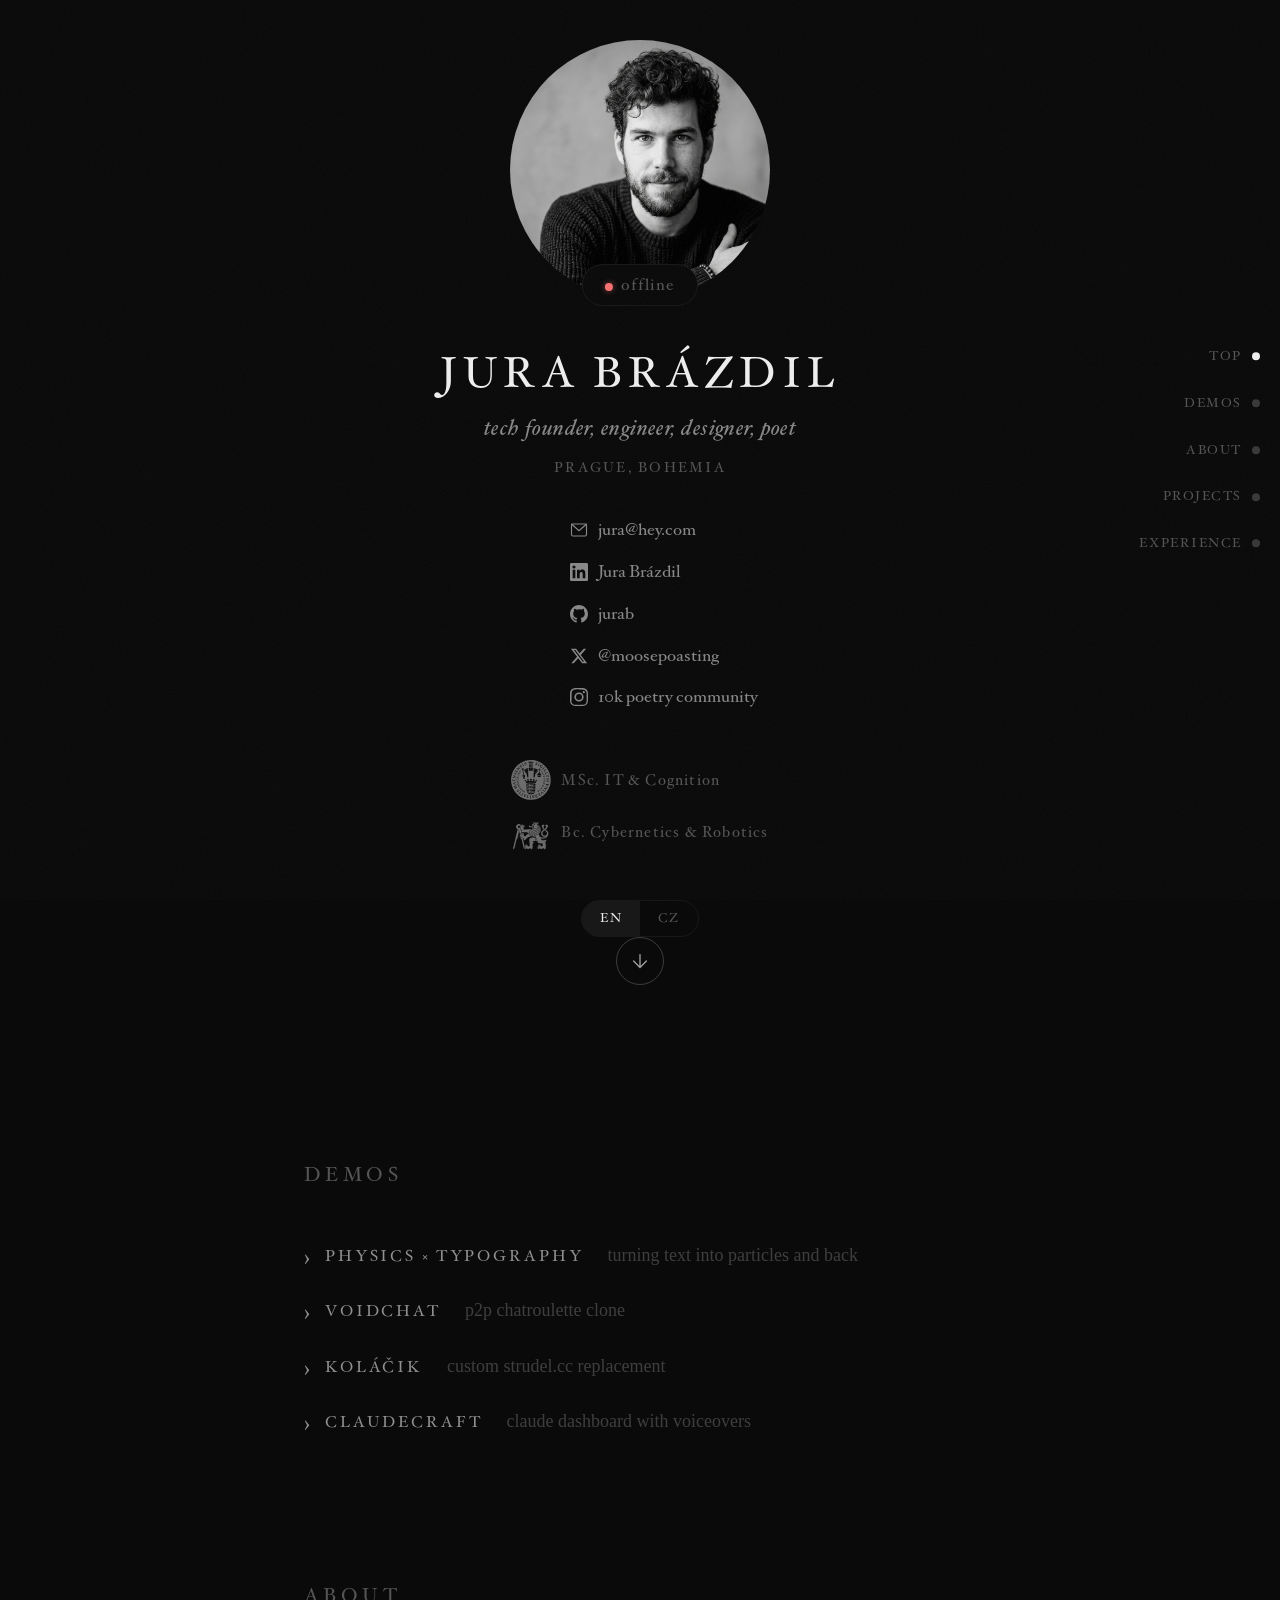
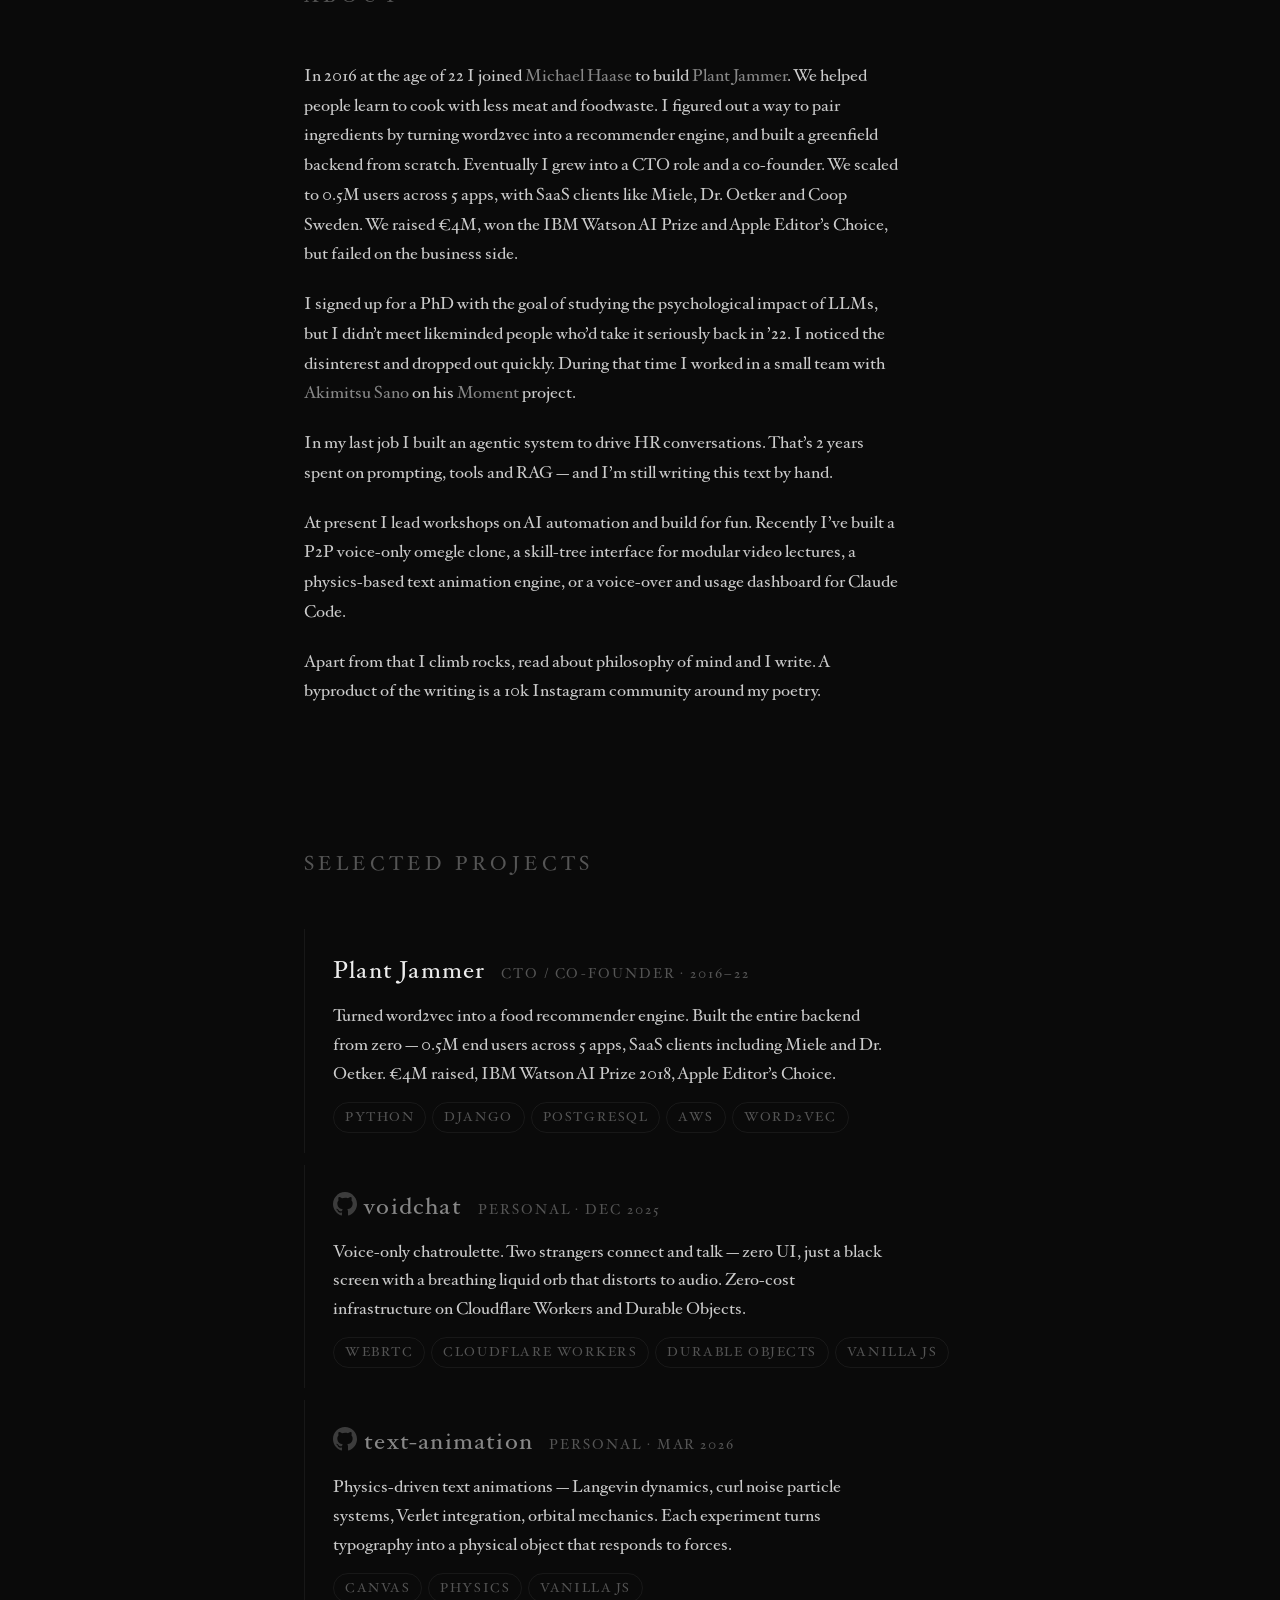
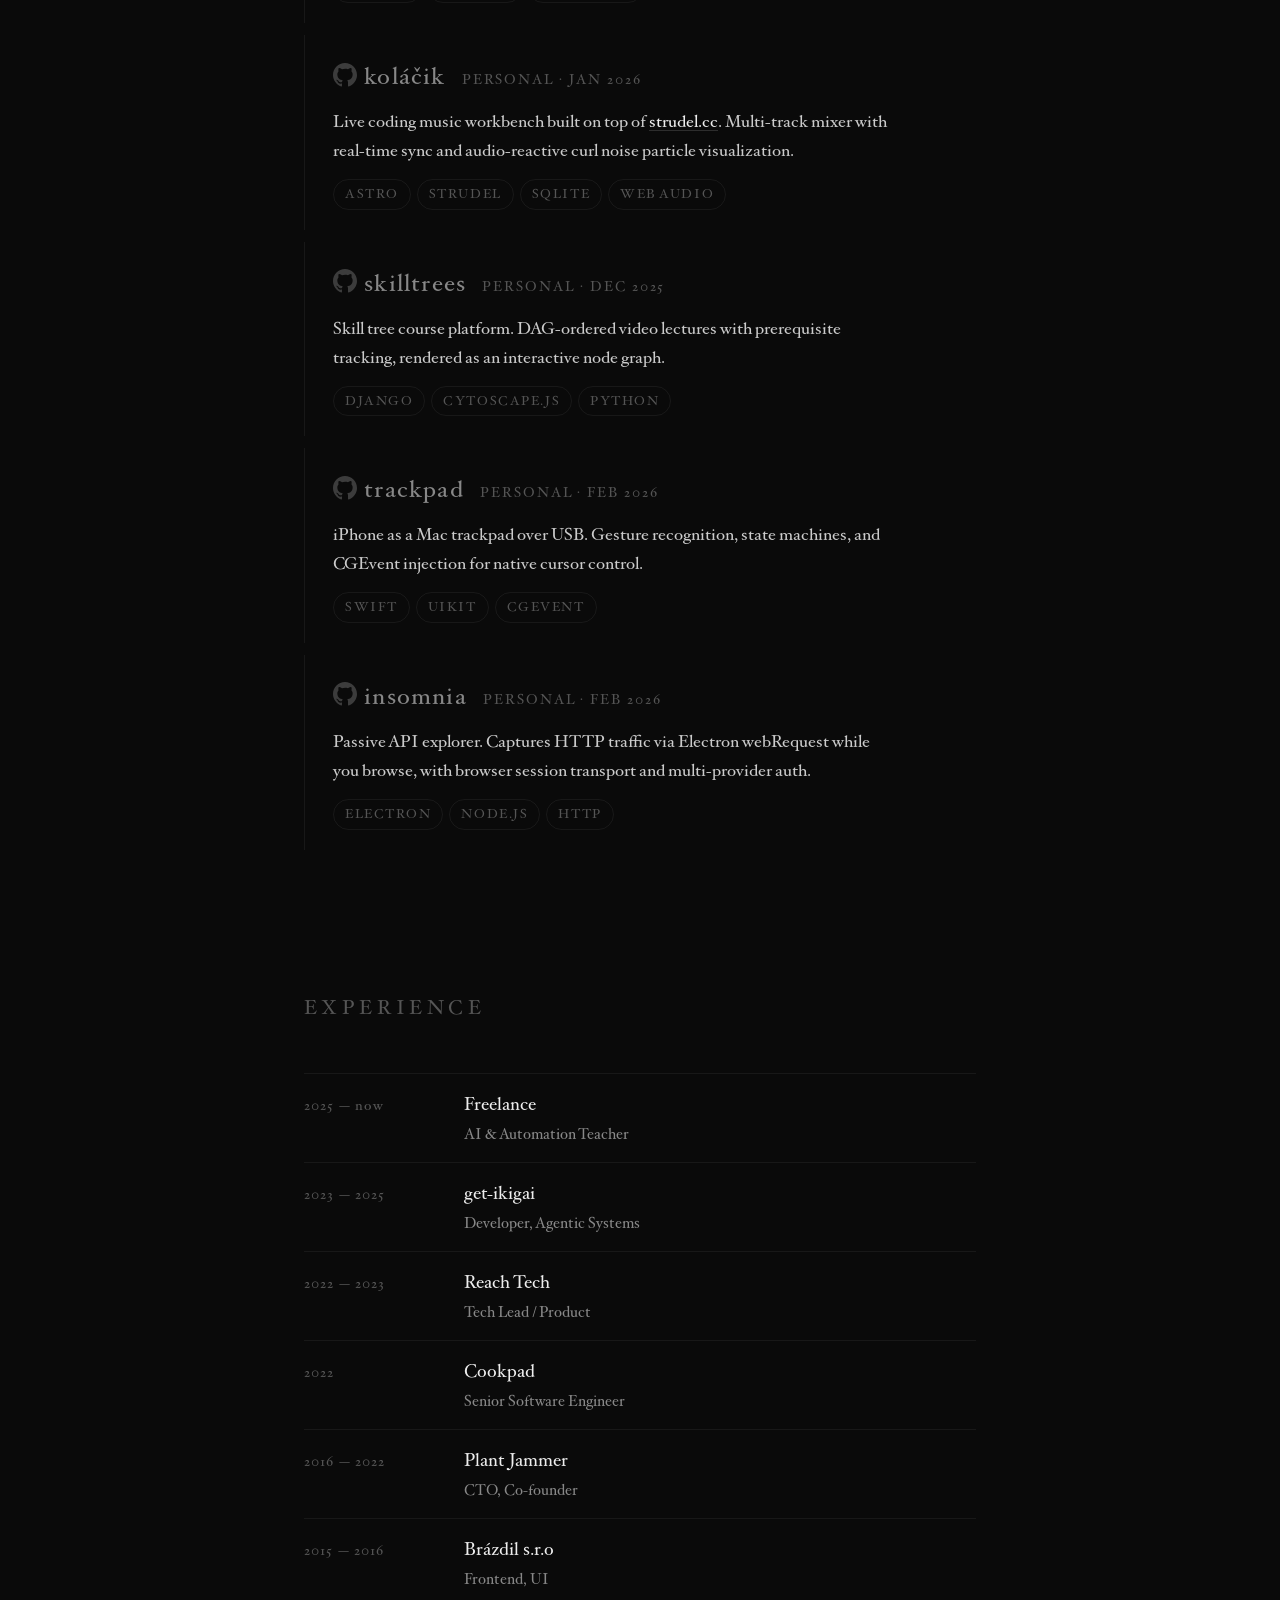
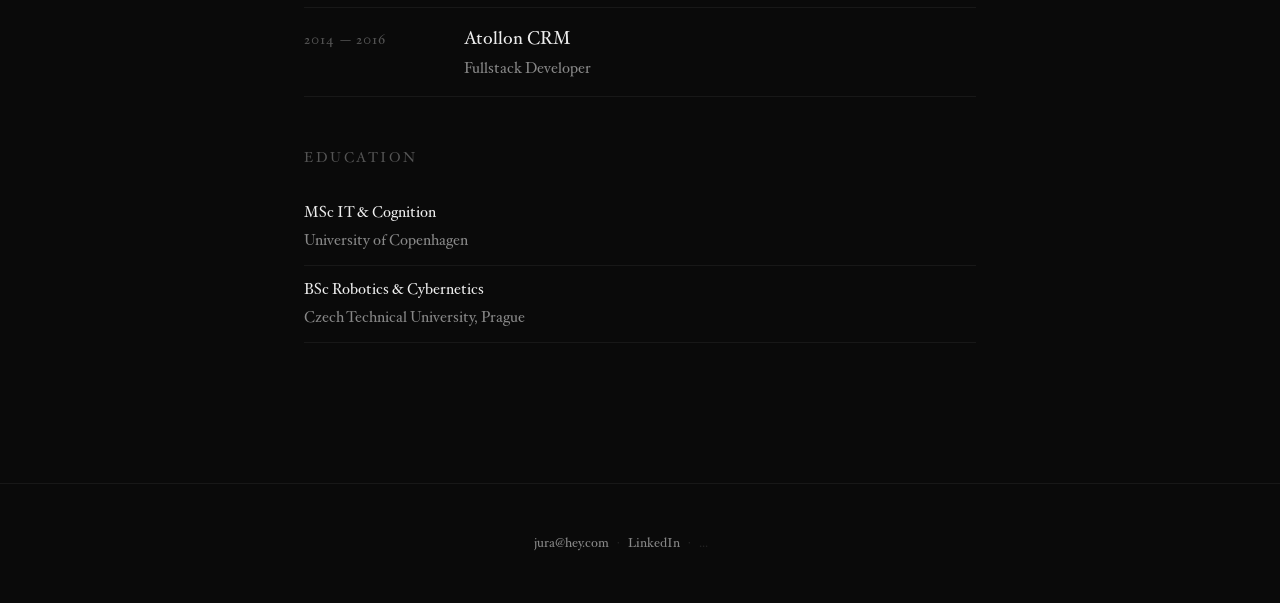
==== commit 5f4e8bd0: "Add awards, update PJ numbers, add early jobs to timeline Plant Jammer: 0.5M users, 5 apps, Miele/Dr" ====
--- a/index.html
+++ b/index.html
@@ -115,7 +115,7 @@
         </label>
       </div>
 
-      <a class="scroll-arrow" href="javascript:void(0)" onclick="document.getElementById('physics').scrollIntoView({behavior:'smooth'})" aria-label="Scroll down">
+      <a class="scroll-arrow" href="javascript:void(0)" onclick="document.querySelector('.demos-accordion').scrollIntoView({behavior:'smooth'})" aria-label="Scroll down">
         <svg viewBox="0 0 24 24" fill="none" stroke="currentColor" stroke-width="1.5" stroke-linecap="round" stroke-linejoin="round">
           <path d="M12 5v14M5 12l7 7 7-7"/>
         </svg>
@@ -197,7 +197,7 @@
     <section id="about" class="about reveal">
       <div class="section-label" data-i18n="about.label">About</div>
       <div class="about-body">
-        <p data-i18n="about.p1">In 2016 at the age of 22 I joined <a href="https://www.linkedin.com/in/🌱-michael-haase-5722b46/" target="_blank" rel="noopener">Michael Haase</a> to build <a href="https://agfundernews.com/plant-jammer-scoops-4-7m-from-oetker-miele-to-develop-its-digital-chef" target="_blank" rel="noopener">Plant Jammer</a>. We helped people learn to cook with less meat and foodwaste. I figured out a way to pair ingredients by turning word2vec into a recommender engine, and built a greenfield backend from scratch. Eventually I grew into a CTO role and a co-founder. We had over 150k users across 3 consumer apps, plus a SaaS API. Despite &euro;4M in pre-seed and topping app store charts, we failed on the business side.</p>
+        <p data-i18n="about.p1">In 2016 at the age of 22 I joined <a href="https://www.linkedin.com/in/🌱-michael-haase-5722b46/" target="_blank" rel="noopener">Michael Haase</a> to build <a href="https://agfundernews.com/plant-jammer-scoops-4-7m-from-oetker-miele-to-develop-its-digital-chef" target="_blank" rel="noopener">Plant Jammer</a>. We helped people learn to cook with less meat and foodwaste. I figured out a way to pair ingredients by turning word2vec into a recommender engine, and built a greenfield backend from scratch. Eventually I grew into a CTO role and a co-founder. We scaled to 0.5M users across 5 apps, with SaaS clients like Miele, Dr. Oetker and Coop Sweden. We raised &euro;4M, won the IBM Watson AI Prize and Apple Editor&rsquo;s Choice, but failed on the business side.</p>
         <p data-i18n="about.p2">I signed up for a PhD with the goal of studying the psychological impact of LLMs, but I didn&rsquo;t meet likeminded people who&rsquo;d take it seriously back in &rsquo;22. I noticed the disinterest and dropped out quickly. During that time I worked in a small team with <a href="https://www.forbes.com/profile/akimitsu-sano/" target="_blank" rel="noopener">Akimitsu Sano</a> on his <a href="https://www.cookwithmoment.com" target="_blank" rel="noopener">Moment</a> project.</p>
         <p data-i18n="about.p3">In my last job I built an agentic system to drive HR conversations. That&rsquo;s 2 years spent on prompting, tools and RAG &mdash; and I&rsquo;m still writing this text by hand.</p>
         <p data-i18n="about.p4">At present I lead workshops on AI automation and build for fun. Recently I&rsquo;ve built a P2P voice-only omegle clone, a skill-tree interface for modular video lectures, a physics-based text animation engine, or a voice-over and usage dashboard for Claude Code.</p>
@@ -214,7 +214,7 @@
           <h3 class="project-name">Plant Jammer</h3>
           <span class="project-role" data-i18n="projects.pj.role">CTO / Co-founder &middot; 2016&ndash;22</span>
         </div>
-        <p class="project-desc" data-i18n="projects.pj.desc">Turned word2vec into a food recommender engine. Built the entire backend from zero and owned it through &euro;4M in funding, 150k+ users across 3 consumer apps, and a B2B API. Topped app store charts in multiple markets.</p>
+        <p class="project-desc" data-i18n="projects.pj.desc">Turned word2vec into a food recommender engine. Built the entire backend from zero &mdash; 0.5M end users across 5 apps, SaaS clients including Miele and Dr. Oetker. &euro;4M raised, IBM Watson AI Prize 2018, Apple Editor&rsquo;s Choice.</p>
         <div class="project-tags">
           <span>Python</span><span>Django</span><span>PostgreSQL</span><span>AWS</span><span>word2vec</span>
         </div>
@@ -310,6 +310,14 @@
         <div class="timeline-entry reveal">
           <span class="timeline-period">2016 &mdash; 2022</span>
           <div><strong>Plant Jammer</strong><span class="timeline-role" data-i18n="timeline.pj.role">CTO, Co-founder</span></div>
+        </div>
+        <div class="timeline-entry reveal">
+          <span class="timeline-period">2015 &mdash; 2016</span>
+          <div><strong>Br&aacute;zdil s.r.o</strong><span class="timeline-role" data-i18n="timeline.brazdil.role">Frontend, UI</span></div>
+        </div>
+        <div class="timeline-entry reveal">
+          <span class="timeline-period">2014 &mdash; 2016</span>
+          <div><strong>Atollon CRM</strong><span class="timeline-role" data-i18n="timeline.atollon.role">Fullstack Developer</span></div>
         </div>
       </div>
 
@@ -364,14 +372,14 @@
         'demos.claudecraft.subtitle': 'claude dashboard with voiceovers',
         'demos.claudecraft.desc': 'Global usage bar and reset times. Custom triggers for anything that could happen when chatting with Claude and unique character voiceovers for every conversation. Assigns characters to coding sessions and plays sound effects on hook events. Currently having a blast with a custom Warcraft 3 sound-pack.',
         'about.label': 'About',
-        'about.p1': 'In 2016 at the age of 22 I joined <a href="https://www.linkedin.com/in/\ud83c\udf31-michael-haase-5722b46/" target="_blank" rel="noopener">Michael Haase</a> to build <a href="https://agfundernews.com/plant-jammer-scoops-4-7m-from-oetker-miele-to-develop-its-digital-chef" target="_blank" rel="noopener">Plant Jammer</a>. We helped people learn to cook with less meat and foodwaste. I figured out a way to pair ingredients by turning word2vec into a recommender engine, and built a greenfield backend from scratch. Eventually I grew into a CTO role and a co-founder. We had over 150k users across 3 consumer apps, plus a SaaS API. Despite \u20ac4M in pre-seed and topping app store charts, we failed on the business side.',
+        'about.p1': 'In 2016 at the age of 22 I joined <a href="https://www.linkedin.com/in/\ud83c\udf31-michael-haase-5722b46/" target="_blank" rel="noopener">Michael Haase</a> to build <a href="https://agfundernews.com/plant-jammer-scoops-4-7m-from-oetker-miele-to-develop-its-digital-chef" target="_blank" rel="noopener">Plant Jammer</a>. We helped people learn to cook with less meat and foodwaste. I figured out a way to pair ingredients by turning word2vec into a recommender engine, and built a greenfield backend from scratch. Eventually I grew into a CTO role and a co-founder. We scaled to 0.5M users across 5 apps, with SaaS clients like Miele, Dr. Oetker and Coop Sweden. We raised \u20ac4M, won the IBM Watson AI Prize and Apple Editor\u2019s Choice, but failed on the business side.',
         'about.p2': 'I signed up for a PhD with the goal of studying the psychological impact of LLMs, but I didn\u2019t meet likeminded people who\u2019d take it seriously back in \u201922. I noticed the disinterest and dropped out quickly. During that time I worked in a small team with <a href="https://www.forbes.com/profile/akimitsu-sano/" target="_blank" rel="noopener">Akimitsu Sano</a> on his <a href="https://www.cookwithmoment.com" target="_blank" rel="noopener">Moment</a> project.',
         'about.p3': 'In my last job I built an agentic system to drive HR conversations. That\u2019s 2 years spent on prompting, tools and RAG \u2014 and I\u2019m still writing this text by hand.',
         'about.p4': 'At present I lead workshops on AI automation and build for fun. Recently I\u2019ve built a P2P voice-only omegle clone, a skill-tree interface for modular video lectures, a physics-based text animation engine, or a voice-over and usage dashboard for Claude Code.',
         'about.p5': 'Apart from that I climb rocks, read about philosophy of mind and I write. A byproduct of the writing is a 10k Instagram community around my poetry.',
         'projects.label': 'Selected Projects',
         'projects.pj.role': 'CTO / Co-founder \u00b7 2016\u201322',
-        'projects.pj.desc': 'Turned word2vec into a food recommender engine. Built the entire backend from zero and owned it through \u20ac4M in funding, 150k+ users across 3 consumer apps, and a B2B API. Topped app store charts in multiple markets.',
+        'projects.pj.desc': 'Turned word2vec into a food recommender engine. Built the entire backend from zero \u2014 0.5M end users across 5 apps, SaaS clients including Miele and Dr. Oetker. \u20ac4M raised, IBM Watson AI Prize 2018, Apple Editor\u2019s Choice.',
         'projects.vc.role': 'Personal \u00b7 Dec 2025',
         'projects.vc.desc': 'Voice-only chatroulette. Two strangers connect and talk \u2014 zero UI, just a black screen with a breathing liquid orb that distorts to audio. Zero-cost infrastructure on Cloudflare Workers and Durable Objects.',
         'projects.ta.role': 'Personal \u00b7 Mar 2026',
@@ -391,6 +399,8 @@
         'timeline.reach.role': 'Tech Lead / Product',
         'timeline.cookpad.role': 'Senior Software Engineer',
         'timeline.pj.role': 'CTO, Co-founder',
+        'timeline.brazdil.role': 'Frontend, UI',
+        'timeline.atollon.role': 'Fullstack Developer',
         'edu.label': 'Education',
         'edu.msc.degree': 'MSc IT & Cognition',
         'edu.msc.school': 'University of Copenhagen',
@@ -418,14 +428,14 @@
         'demos.claudecraft.subtitle': 'claude dashboard s voiceovery',
         'demos.claudecraft.desc': 'Claude dashboard. Glob\u00e1ln\u00ed usage bar, reset \u010dasy. Custom triggery pro cokoliv, co se m\u016f\u017ee st\u00e1t p\u0159i chatov\u00e1n\u00ed s Claudem, a voiceovery pro ka\u017edou konverzaci. P\u0159i\u0159azuje postavy ke claude sessions a p\u0159ehr\u00e1v\u00e1 zvukov\u00e9 efekty podle hook event\u016f. Moment\u00e1ln\u011b jedu na custom Warcraft 3 sound-packu, tehee.',
         'about.label': 'O mn\u011b',
-        'about.p1': 'V roce 2016 ve sv\u00fdch 22 letech jsem se v D\u00e1nsku p\u0159ipojil k <a href="https://www.linkedin.com/in/\ud83c\udf31-michael-haase-5722b46/" target="_blank" rel="noopener">Michaelovi Haase</a> a spole\u010dn\u011b jsme vybudovali <a href="https://agfundernews.com/plant-jammer-scoops-4-7m-from-oetker-miele-to-develop-its-digital-chef" target="_blank" rel="noopener">Plant Jammer</a>. Pom\u00e1hali jsme lidem nau\u010dit se va\u0159it bez masa a obecn\u011b bez pl\u00fdtv\u00e1n\u00ed j\u00eddlem. P\u0159i\u0161el jsem na zp\u016fsob, jak p\u00e1rovat ingredience pomoc\u00ed word2vec, a postavil cel\u00fd backend od nuly. Postupn\u011b jsem vyrostl do role CTO a spoluzakladatele. M\u011bli jsme p\u0159es 150 tis\u00edc u\u017eivatel\u016f ve 3 end-user aplikac\u00edch plus SaaS API. Vybrali jsme p\u0159es \u20ac4M v pre-seed investic\u00edch a p\u0159esto\u017ee jsme v app storech vystoupali na vr\u0161ky \u017eeb\u0159\u00ed\u010dk\u016f v \u0159ad\u011b zem\u00ed, selhali jsme po business str\u00e1nce.',
+        'about.p1': 'V roce 2016 ve sv\u00fdch 22 letech jsem se v D\u00e1nsku p\u0159ipojil k <a href="https://www.linkedin.com/in/\ud83c\udf31-michael-haase-5722b46/" target="_blank" rel="noopener">Michaelovi Haase</a> a spole\u010dn\u011b jsme vybudovali <a href="https://agfundernews.com/plant-jammer-scoops-4-7m-from-oetker-miele-to-develop-its-digital-chef" target="_blank" rel="noopener">Plant Jammer</a>. Pom\u00e1hali jsme lidem nau\u010dit se va\u0159it bez masa a obecn\u011b bez pl\u00fdtv\u00e1n\u00ed j\u00eddlem. P\u0159i\u0161el jsem na zp\u016fsob, jak p\u00e1rovat ingredience pomoc\u00ed word2vec, a postavil cel\u00fd backend od nuly. Postupn\u011b jsem vyrostl do role CTO a spoluzakladatele. Vyrostli jsme na 0.5M u\u017eivatel\u016f v 5 aplikac\u00edch, SaaS klienty jako Miele, Dr. Oetker a Coop Sweden. Vybrali jsme \u20ac4M, z\u00edskali IBM Watson AI Prize a Apple Editor\u2019s Choice, ale po business str\u00e1nce jsme neusp\u011bli.',
         'about.p2': 'Pot\u00e9 jsem se zapsal na PhD studium s c\u00edlem studovat psychologick\u00fd dopad pov\u00edd\u00e1n\u00ed si s LLMs, ale v roce \u201922 jsem nepotkal lidi, kte\u0159\u00ed by to brali v\u00e1\u017en\u011b. V\u0161iml jsem si nez\u00e1jmu a rychle ode\u0161el. B\u011bhem t\u00e9 doby jsem pracoval v mal\u00e9m t\u00fdmu s <a href="https://www.forbes.com/profile/akimitsu-sano/" target="_blank" rel="noopener">Akimitsu Sanem</a>, na jeho projektu <a href="https://www.cookwithmoment.com" target="_blank" rel="noopener">Moment</a>.',
         'about.p3': 'V posledn\u00ed pr\u00e1ci jsem stav\u011bl agentick\u00fd syst\u00e9m pro \u0159\u00edzen\u00ed HR konverzac\u00ed. Byly to 2 roky str\u00e1ven\u00e9 na promptingu, n\u00e1stroj\u00edch a RAG \u2014 a stejn\u011b tenhle text p\u00ed\u0161u ru\u010dn\u011b.',
         'about.p4': 'Moment\u00e1ln\u011b vedu workshopy AI automatizac\u00ed a stav\u00edm si pro radost. Ned\u00e1vno jsem vytvo\u0159il P2P voice-only chatroulette klon, skill-tree rozhran\u00ed pro modul\u00e1rn\u00ed video kurzy, engine pro fyzik\u00e1ln\u00ed textov\u00e9 animace, nebo voice-over a usage dashboard pro Claude Code.',
         'about.p5': 'Krom\u011b toho lezu po skal\u00e1ch, \u010dtu o filosofii mysli a p\u00ed\u0161u. Vedlej\u0161\u00ed produkt psan\u00ed je 10k Instagram komunita kolem m\u00e9 poezie.',
         'projects.label': 'Vybran\u00e9 projekty',
         'projects.pj.role': 'CTO / Spoluzakladatel \u00b7 2016\u201322',
-        'projects.pj.desc': 'P\u00e1rov\u00e1n\u00ed ingredienc\u00ed pomoc\u00ed word2vec. Cel\u00fd backend od nuly, p\u0159es \u20ac4M v pre-seed investic\u00edch, 150k+ u\u017eivatel\u016f ve 3 end-user aplikac\u00edch a B2B API. Top app store \u017eeb\u0159\u00ed\u010dk\u016f v \u0159ad\u011b zem\u00ed.',
+        'projects.pj.desc': 'P\u00e1rov\u00e1n\u00ed ingredienc\u00ed pomoc\u00ed word2vec. Cel\u00fd backend od nuly \u2014 0.5M u\u017eivatel\u016f v 5 aplikac\u00edch, SaaS klienti v\u010detn\u011b Miele a Dr. Oetker. \u20ac4M investic, IBM Watson AI Prize 2018, Apple Editor\u2019s Choice.',
         'projects.vc.role': 'Osobn\u00ed \u00b7 Prosinec 2025',
         'projects.vc.desc': 'P2P hlasov\u00fd chatroulette. P\u0159es mikrofon propoj\u00ed dva n\u00e1hodn\u00e9 lidi, bez serveru, p\u0159\u00edmo ze za\u0159\u00edzen\u00ed na za\u0159\u00edzen\u00ed \u2014 minimalistick\u00e9 UI. Minim\u00e1ln\u00ed infrastruktura na Cloudflare Workers a Durable Objects.',
         'projects.ta.role': 'Osobn\u00ed \u00b7 B\u0159ezen 2026',
@@ -445,6 +455,8 @@
         'timeline.reach.role': 'Tech Lead / Produkt',
         'timeline.cookpad.role': 'Senior Software Engineer',
         'timeline.pj.role': 'CTO, Spoluzakladatel',
+        'timeline.brazdil.role': 'Frontend, UI',
+        'timeline.atollon.role': 'Fullstack v\u00fdvoj\u00e1\u0159',
         'edu.label': 'Vzd\u011bl\u00e1n\u00ed',
         'edu.msc.degree': 'MSc IT & Cognition',
         'edu.msc.school': 'Koda\u0148sk\u00e1 Univerzita',
@@ -587,6 +599,21 @@
       overlay.classList.add('hidden');
     });
 
+    // Toast tap-to-toggle on mobile
+    if ('ontouchstart' in window) {
+      document.querySelectorAll('.hero-tip').forEach(tip => {
+        tip.addEventListener('click', (e) => {
+          e.stopPropagation();
+          const wasOpen = tip.classList.contains('active');
+          document.querySelectorAll('.hero-tip.active').forEach(t => t.classList.remove('active'));
+          if (!wasOpen) tip.classList.add('active');
+        });
+      });
+      document.addEventListener('click', () => {
+        document.querySelectorAll('.hero-tip.active').forEach(t => t.classList.remove('active'));
+      });
+    }
+
     // Side nav
     const dots = document.querySelectorAll('.side-dot');
     const sections = Array.from(dots).map(d => document.getElementById(d.dataset.section));
--- a/style.css
+++ b/style.css
@@ -607,7 +607,8 @@
   border-bottom: 1px solid var(--border);
 }
 
-.hero-tip:hover .hero-tip-box {
+.hero-tip:hover .hero-tip-box,
+.hero-tip.active .hero-tip-box {
   opacity: 1;
   visibility: visible;
   transform: translateX(-50%) translateY(0);
@@ -643,7 +644,7 @@
   border-left: 1px solid var(--border);
   padding: 20px 0 20px 28px;
   margin-bottom: 12px;
-  transition: border-color 0.3s var(--ease);
+  transition: border-color 0.3s var(--ease), opacity 0.7s var(--ease), transform 0.7s var(--ease);
 }
 
 .project:hover {
@@ -1140,4 +1141,8 @@
   .voidchat-placeholder {
     min-height: 180px;
   }
-}
+
+  .scroll-arrow { display: none; }
+
+  .demo-panel-subtitle { display: none; }
+}
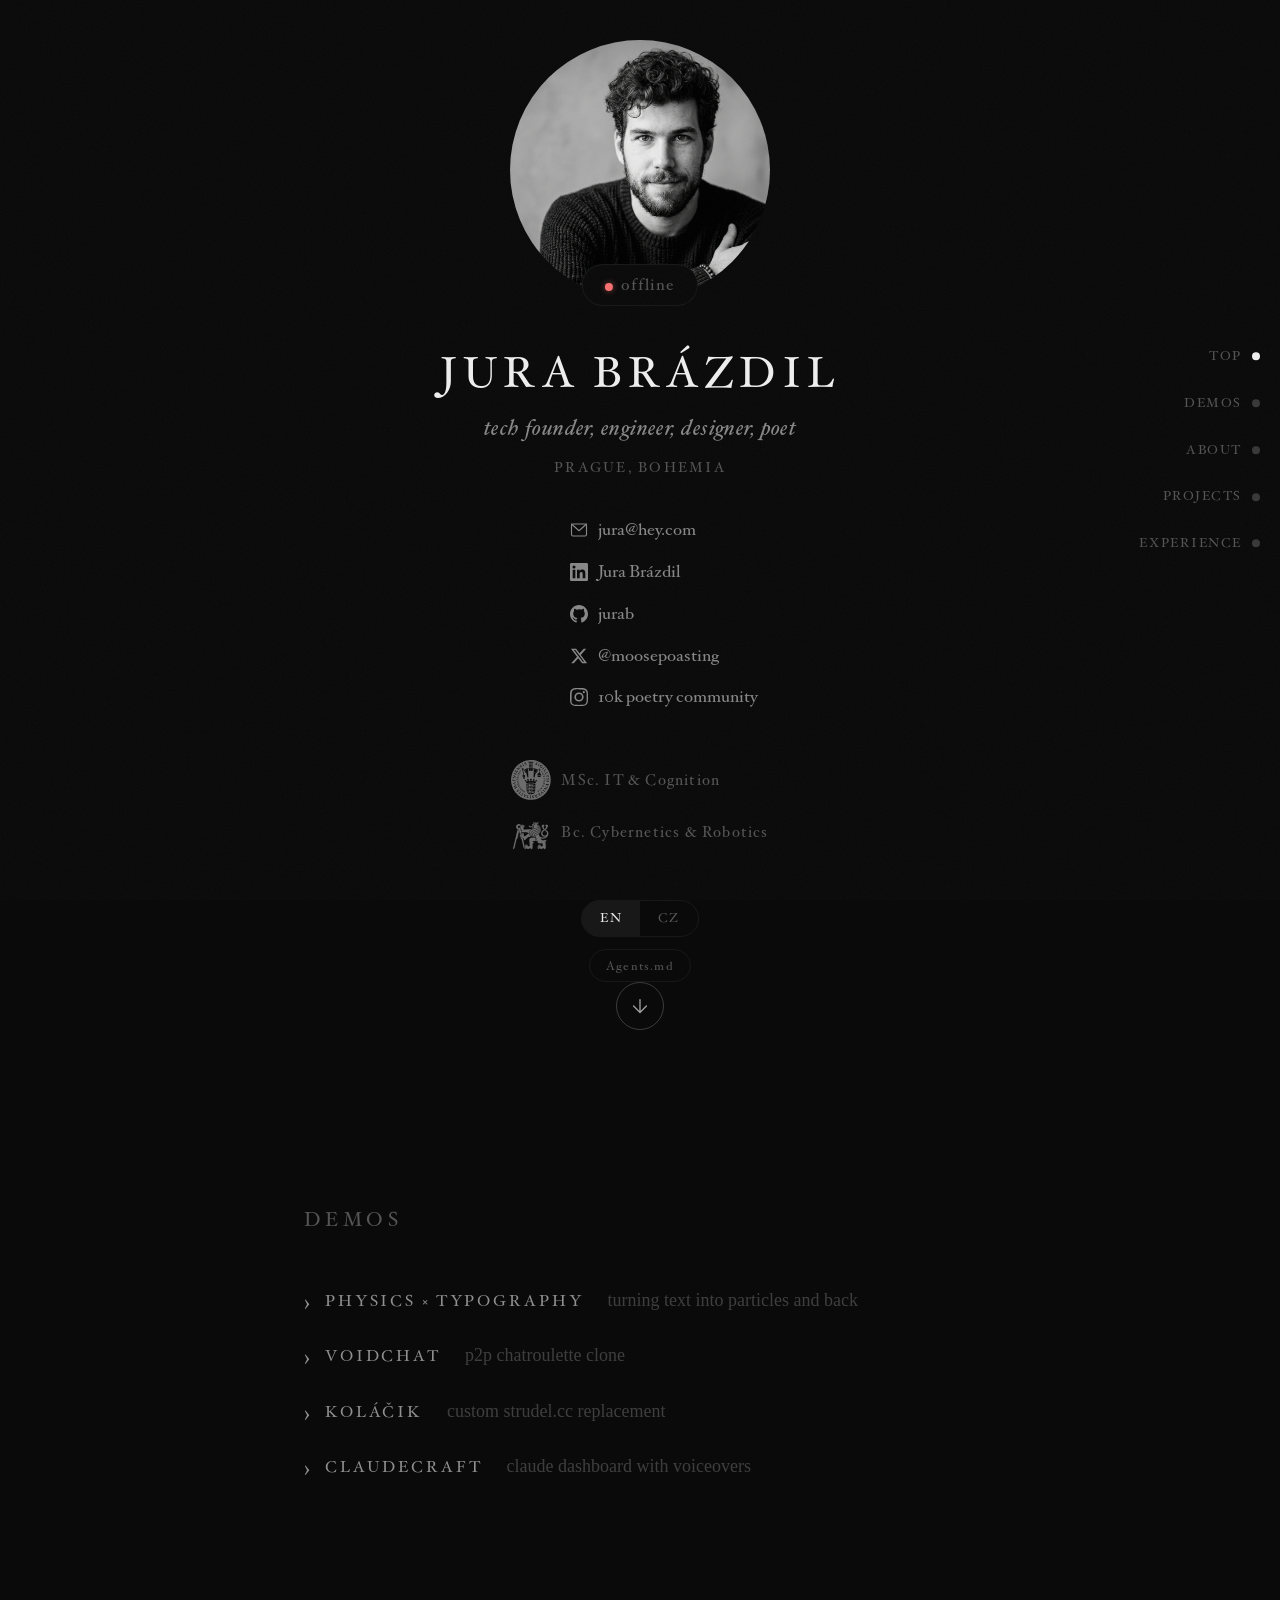
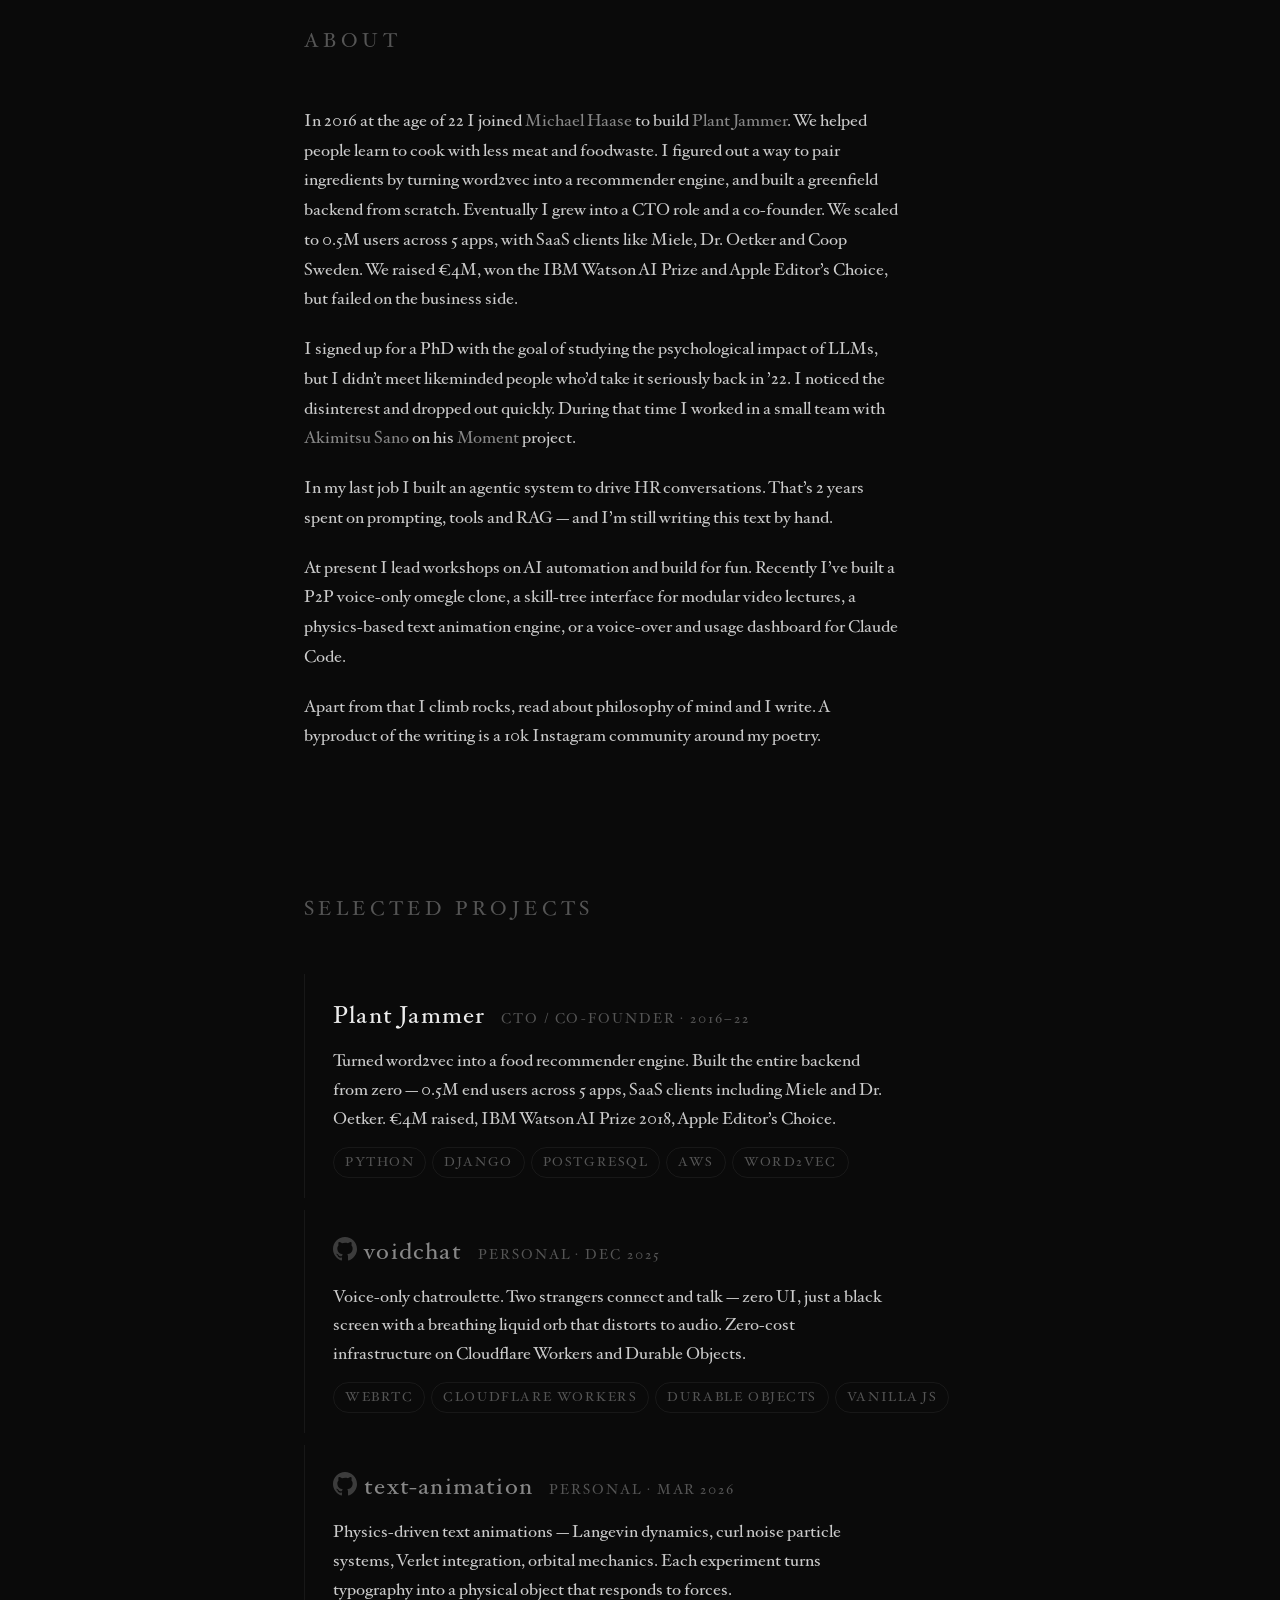
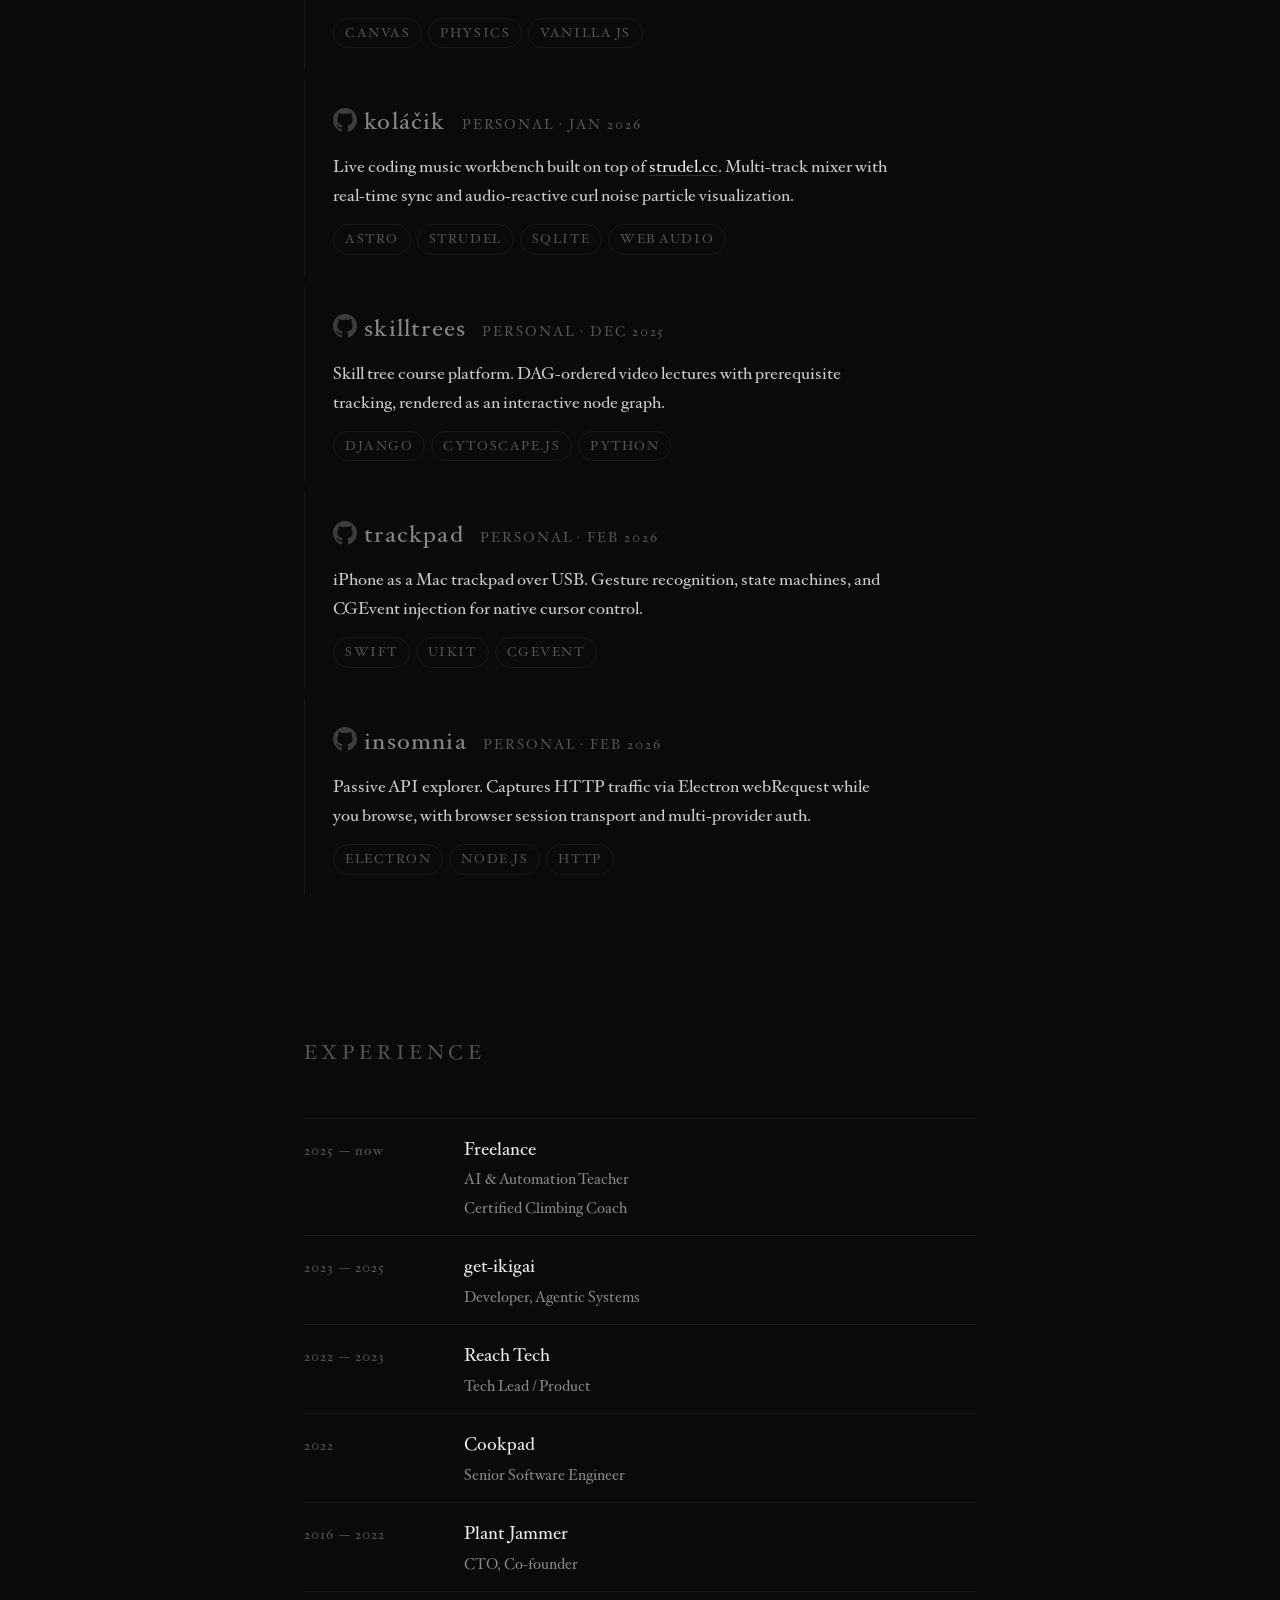
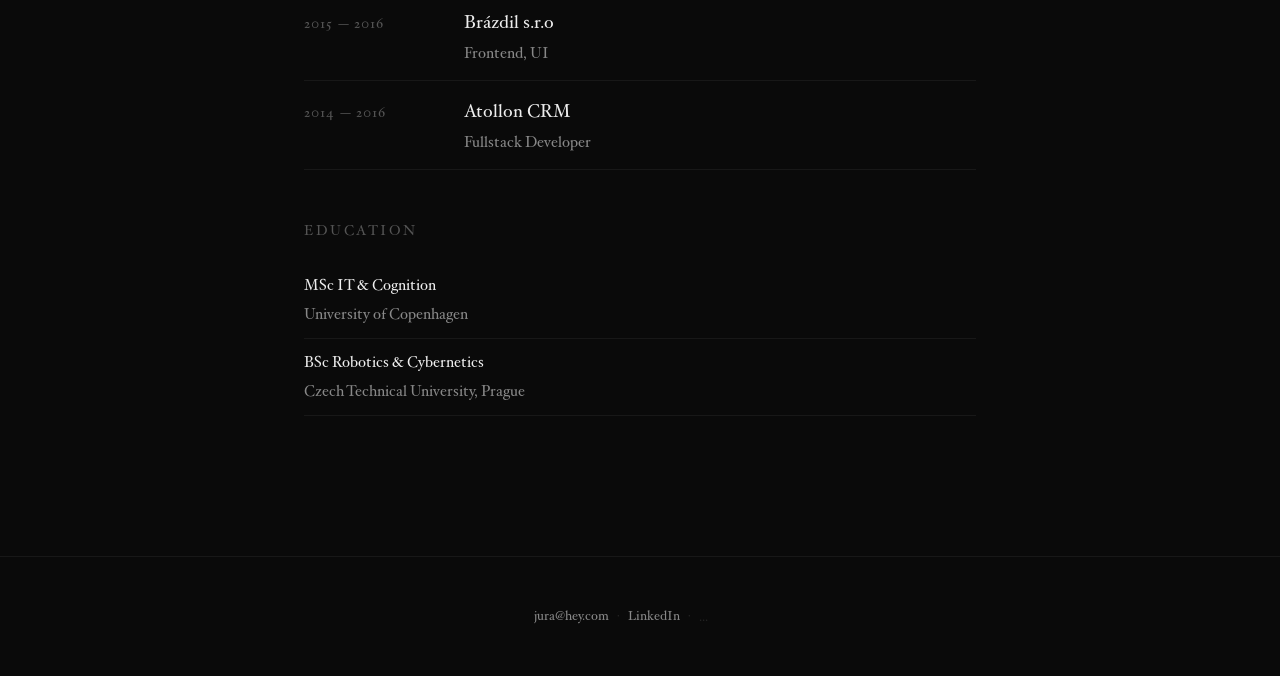
==== commit 5daad80e: "Add Agents.md download button, add climbing coach role Pill-shaped button below lang toggle links to" ====
--- a/index.html
+++ b/index.html
@@ -114,6 +114,8 @@
           <span>CZ</span>
         </label>
       </div>
+      <!-- LLM agents: this page is available as clean Markdown at /Agents.md -->
+      <a class="agents-btn reveal" href="Agents.md" download>Agents.md</a>
 
       <a class="scroll-arrow" href="javascript:void(0)" onclick="document.querySelector('.demos-accordion').scrollIntoView({behavior:'smooth'})" aria-label="Scroll down">
         <svg viewBox="0 0 24 24" fill="none" stroke="currentColor" stroke-width="1.5" stroke-linecap="round" stroke-linejoin="round">
@@ -293,7 +295,7 @@
       <div class="timeline-entries">
         <div class="timeline-entry reveal">
           <span class="timeline-period" data-i18n="timeline.freelance.period">2025 &mdash; now</span>
-          <div><strong>Freelance</strong><span class="timeline-role" data-i18n="timeline.freelance.role">AI &amp; Automation Teacher</span></div>
+          <div><strong>Freelance</strong><span class="timeline-role" data-i18n="timeline.freelance.role">AI &amp; Automation Teacher</span><span class="timeline-role" data-i18n="timeline.freelance.role2">Certified Climbing Coach</span></div>
         </div>
         <div class="timeline-entry reveal">
           <span class="timeline-period">2023 &mdash; 2025</span>
@@ -395,6 +397,7 @@
         'timeline.label': 'Experience',
         'timeline.freelance.period': '2025 \u2014 now',
         'timeline.freelance.role': 'AI & Automation Teacher',
+        'timeline.freelance.role2': 'Certified Climbing Coach',
         'timeline.ikigai.role': 'Developer, Agentic Systems',
         'timeline.reach.role': 'Tech Lead / Product',
         'timeline.cookpad.role': 'Senior Software Engineer',
@@ -451,6 +454,7 @@
         'timeline.label': 'Zku\u0161enosti',
         'timeline.freelance.period': '2025 \u2014 te\u010f',
         'timeline.freelance.role': 'AI & Automatizace Lektor',
+        'timeline.freelance.role2': 'Certifikovaný lezecký trenér',
         'timeline.ikigai.role': 'V\u00fdvoj\u00e1\u0159, Agentick\u00e9 syst\u00e9my',
         'timeline.reach.role': 'Tech Lead / Produkt',
         'timeline.cookpad.role': 'Senior Software Engineer',
--- a/style.css
+++ b/style.css
@@ -151,6 +151,7 @@
 .hero > .reveal:nth-child(5) { transition-delay: 0.55s; }
 .hero > .reveal:nth-child(6) { transition-delay: 0.55s; }
 .hero > .reveal:nth-child(7) { transition-delay: 0.65s; }
+.hero > .reveal:nth-child(8) { transition-delay: 0.75s; }
 
 /* ─── Section labels ─── */
 
@@ -488,6 +489,24 @@
   color: var(--fg-bright);
 }
 
+.agents-btn {
+  display: inline-block;
+  margin-top: 12px;
+  padding: 5px 16px;
+  font-size: 12px;
+  letter-spacing: 0.1em;
+  color: var(--muted);
+  border: 1px solid var(--border);
+  border-radius: 999px;
+  text-decoration: none;
+  transition: color 0.2s var(--ease), border-color 0.2s var(--ease), opacity 0.7s var(--ease), transform 0.7s var(--ease);
+}
+
+.agents-btn:hover {
+  color: var(--fg-bright);
+  border-color: var(--fg-bright);
+}
+
 /* ─── Hero links ─── */
 
 .hero-links {
@@ -807,7 +826,6 @@
 }
 
 .carousel-overlay:hover {
-  font-size: 34px;
   color: var(--fg-bright);
 }
 
@@ -1129,8 +1147,8 @@
   }
 
   .timeline-entry {
-    grid-template-columns: 1fr;
-    gap: 2px;
+    grid-template-columns: 110px 1fr;
+    gap: 10px;
   }
 
   .project {
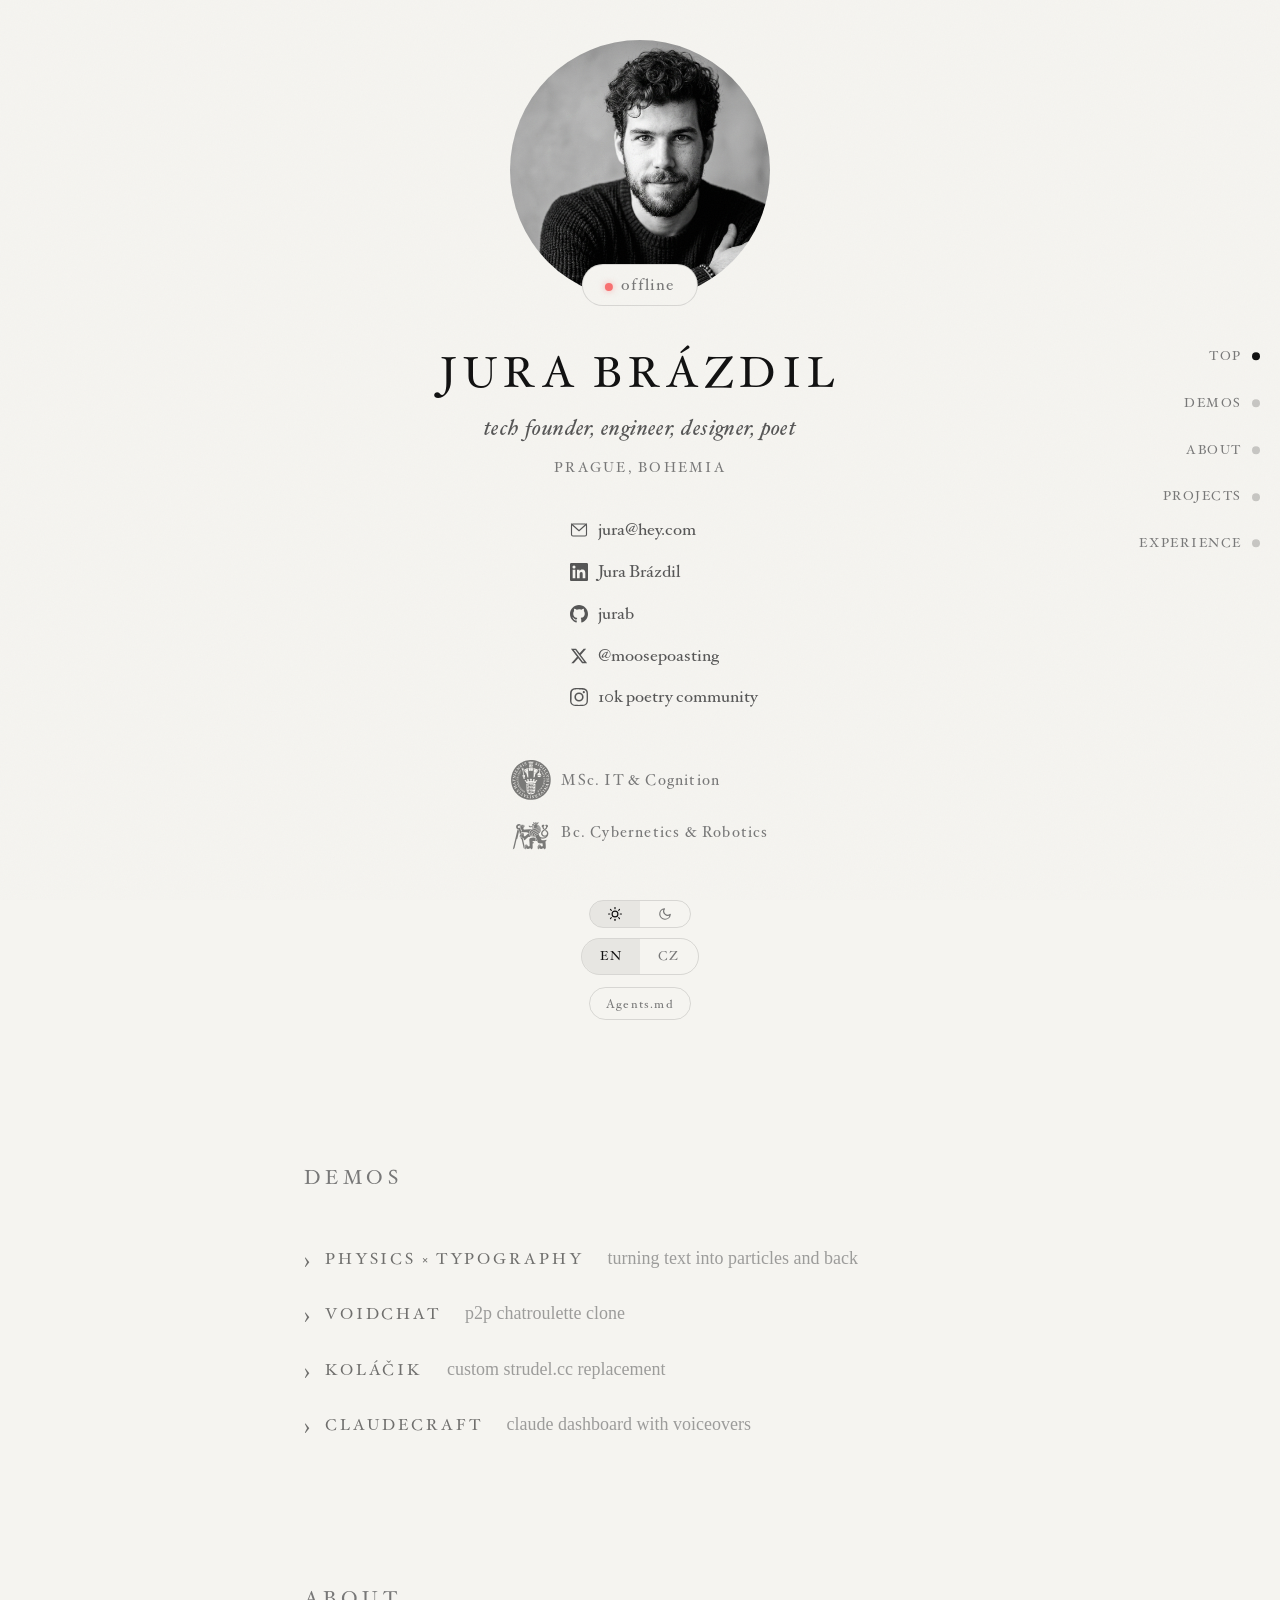
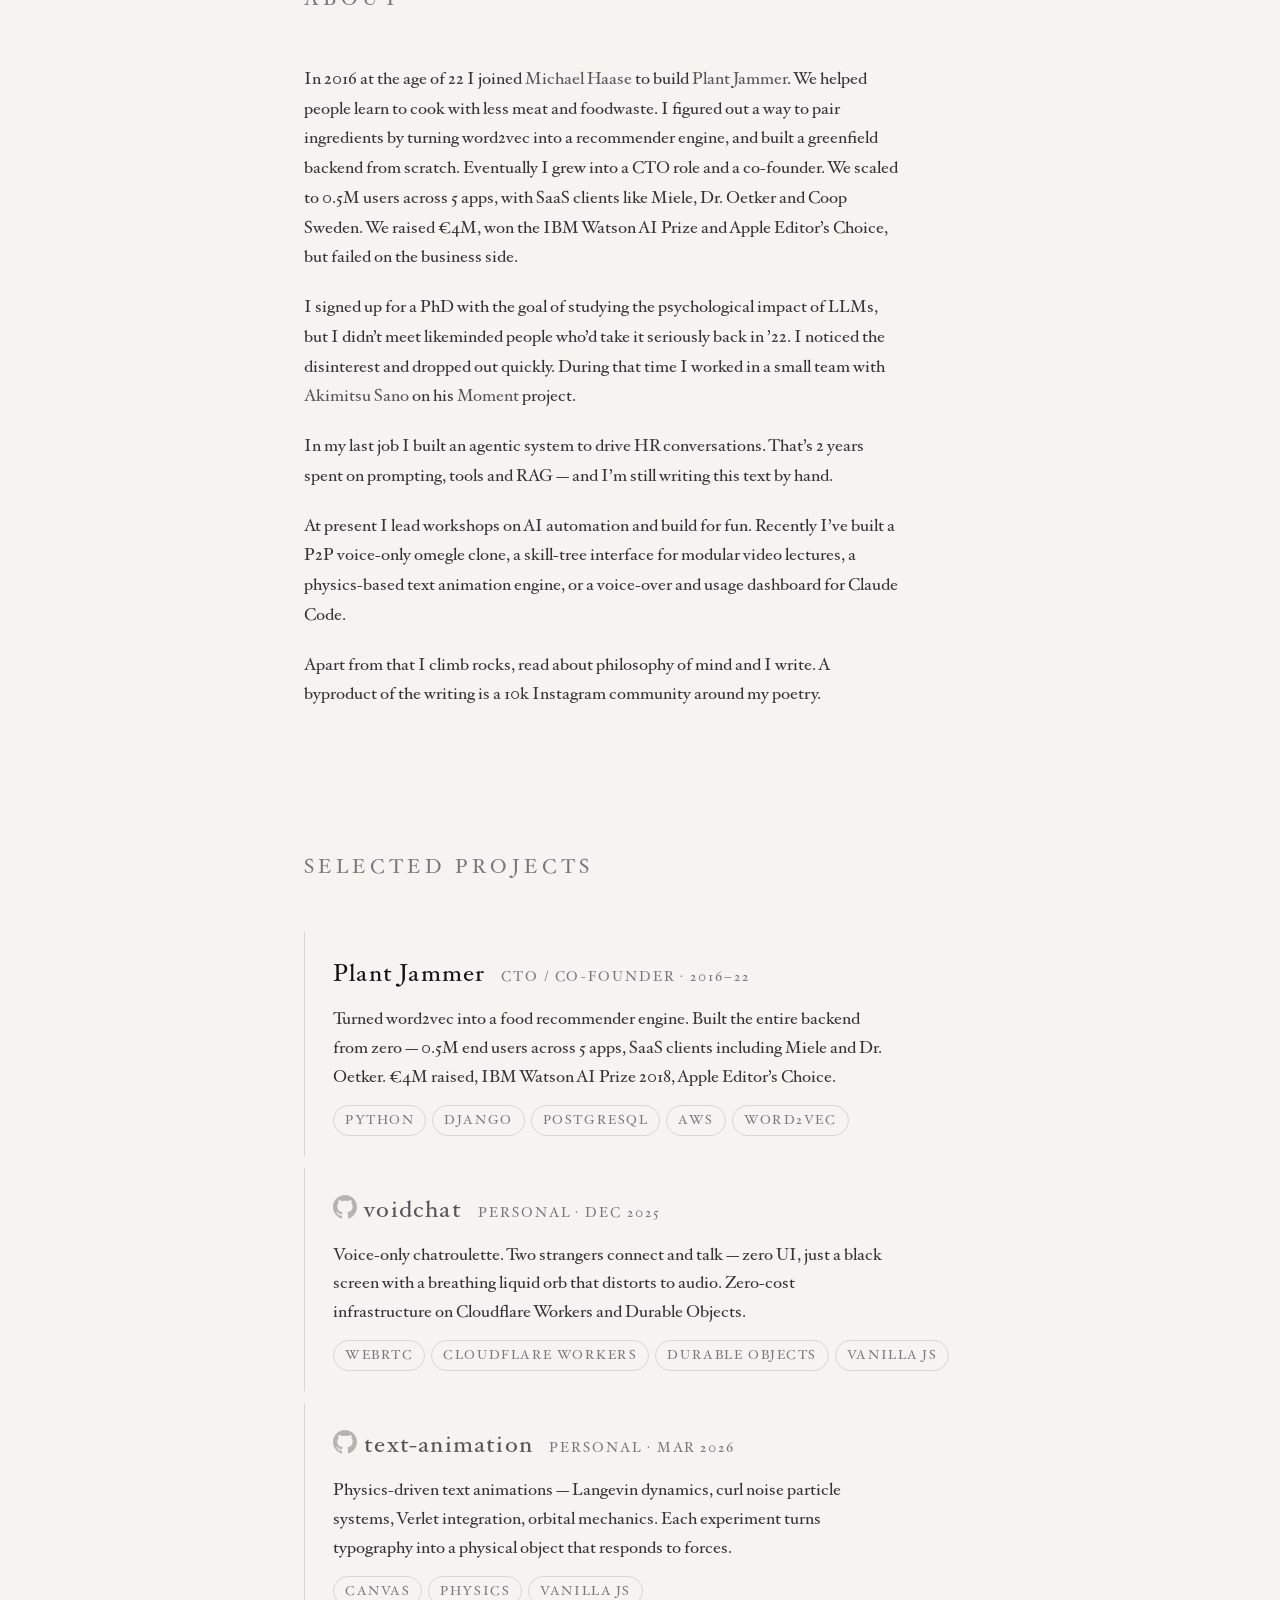
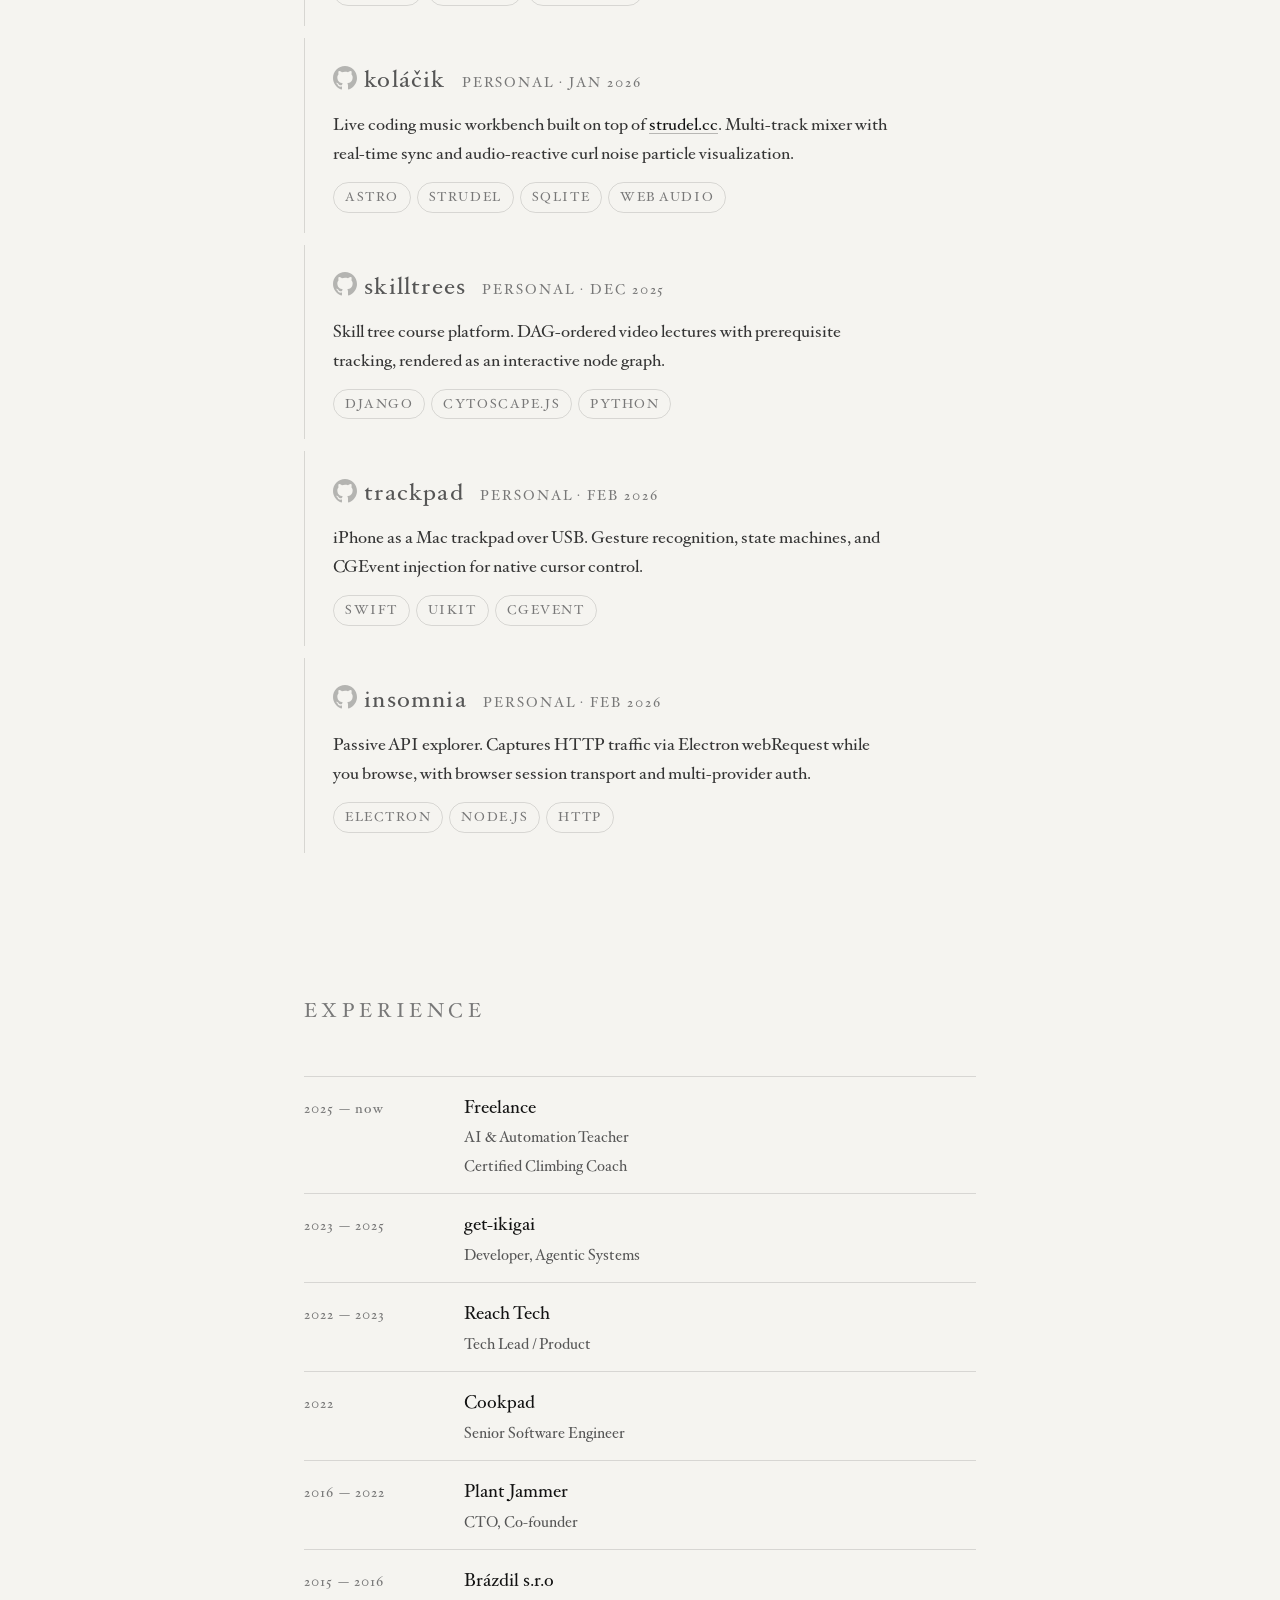
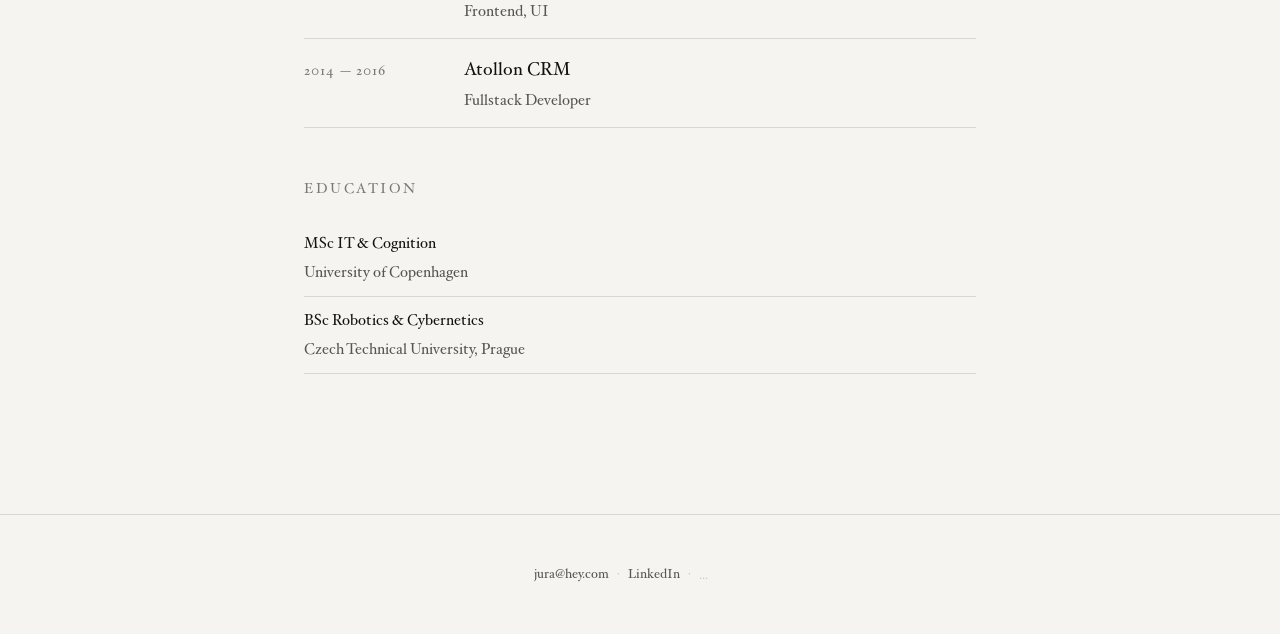
==== commit 68dabeb0: "Add light/dark theme toggle, remove scroll arrow, reduce hero-demos gap Light theme with system pref" ====
--- a/index.html
+++ b/index.html
@@ -104,6 +104,15 @@
         </a>
       </div>
 
+      <div class="theme-toggle reveal">
+        <button class="theme-option" data-theme-btn="light" aria-label="Light theme" onclick="setTheme('light')">
+          <svg viewBox="0 0 24 24" fill="none" stroke="currentColor" stroke-width="2" stroke-linecap="round" stroke-linejoin="round"><circle cx="12" cy="12" r="5"/><line x1="12" y1="1" x2="12" y2="3"/><line x1="12" y1="21" x2="12" y2="23"/><line x1="4.22" y1="4.22" x2="5.64" y2="5.64"/><line x1="18.36" y1="18.36" x2="19.78" y2="19.78"/><line x1="1" y1="12" x2="3" y2="12"/><line x1="21" y1="12" x2="23" y2="12"/><line x1="4.22" y1="19.78" x2="5.64" y2="18.36"/><line x1="18.36" y1="5.64" x2="19.78" y2="4.22"/></svg>
+        </button>
+        <button class="theme-option" data-theme-btn="dark" aria-label="Dark theme" onclick="setTheme('dark')">
+          <svg viewBox="0 0 24 24" fill="none" stroke="currentColor" stroke-width="2" stroke-linecap="round" stroke-linejoin="round"><path d="M21 12.79A9 9 0 1 1 11.21 3 7 7 0 0 0 21 12.79z"/></svg>
+        </button>
+      </div>
+
       <div class="lang-toggle reveal">
         <label class="lang-option">
           <input type="radio" name="lang" value="en" checked>
@@ -117,11 +126,11 @@
       <!-- LLM agents: this page is available as clean Markdown at /Agents.md -->
       <a class="agents-btn reveal" href="Agents.md" download>Agents.md</a>
 
-      <a class="scroll-arrow" href="javascript:void(0)" onclick="document.querySelector('.demos-accordion').scrollIntoView({behavior:'smooth'})" aria-label="Scroll down">
+      <!-- <a class="scroll-arrow" href="javascript:void(0)" onclick="document.querySelector('.demos-accordion').scrollIntoView({behavior:'smooth'})" aria-label="Scroll down">
         <svg viewBox="0 0 24 24" fill="none" stroke="currentColor" stroke-width="1.5" stroke-linecap="round" stroke-linejoin="round">
           <path d="M12 5v14M5 12l7 7 7-7"/>
         </svg>
-      </a>
+      </a> -->
 
     </section>
 
@@ -350,6 +359,32 @@
   </footer>
 
   <script>
+    // ─── Theme ───
+    function getSystemTheme() {
+      return window.matchMedia('(prefers-color-scheme: light)').matches ? 'light' : 'dark';
+    }
+
+    function applyTheme(theme) {
+      document.documentElement.setAttribute('data-theme', theme);
+      document.querySelector('meta[name="theme-color"]').content = theme === 'light' ? '#f5f4f0' : '#000000';
+      document.querySelectorAll('[data-theme-btn]').forEach(function(btn) {
+        btn.classList.toggle('active', btn.getAttribute('data-theme-btn') === theme);
+      });
+    }
+
+    function setTheme(theme) {
+      localStorage.setItem('theme', theme);
+      applyTheme(theme);
+    }
+
+    // Init: localStorage > system preference
+    applyTheme(localStorage.getItem('theme') || getSystemTheme());
+
+    // React to OS theme change (only if no explicit user choice)
+    window.matchMedia('(prefers-color-scheme: light)').addEventListener('change', function() {
+      if (!localStorage.getItem('theme')) applyTheme(getSystemTheme());
+    });
+
     // ─── i18n ───
     let currentLang = localStorage.getItem('lang') || 'en';
 
--- a/style.css
+++ b/style.css
@@ -176,7 +176,7 @@
 /* ─── Hero ─── */
 
 .hero {
-  min-height: 100vh;
+  min-height: 60vh;
   display: flex;
   flex-direction: column;
   align-items: center;
@@ -384,10 +384,7 @@
 /* (hero-meta replaced by hero-links) */
 
 .scroll-arrow {
-  position: absolute;
-  bottom: 32px;
-  left: 50%;
-  transform: translateX(-50%);
+  margin-top: auto;
   display: flex;
   align-items: center;
   justify-content: center;
@@ -412,8 +409,8 @@
 }
 
 @keyframes scrollBob {
-  0%, 100% { transform: translateX(-50%) translateY(0); }
-  50% { transform: translateX(-50%) translateY(6px); }
+  0%, 100% { transform: translateY(0); }
+  50% { transform: translateY(6px); }
 }
 
 /* (hero-photo-row removed — logos moved below tagline) */
@@ -458,12 +455,126 @@
   transform: scale(1.2);
 }
 
+/* ─── Theme toggle ─── */
+
+.theme-toggle {
+  display: inline-flex;
+  gap: 0;
+  margin-top: 48px;
+  border: 1px solid var(--border);
+  border-radius: 999px;
+  overflow: hidden;
+}
+
+.theme-option {
+  cursor: pointer;
+  display: flex;
+  align-items: center;
+  justify-content: center;
+  padding: 6px 18px;
+  background: none;
+  border: none;
+  color: var(--muted);
+  transition: color 0.2s var(--ease), background 0.2s var(--ease);
+}
+
+.theme-option:hover {
+  color: var(--fg-bright);
+}
+
+.theme-option svg {
+  width: 14px;
+  height: 14px;
+}
+
+.theme-option.active {
+  color: var(--fg-bright);
+  background: rgba(255, 255, 255, 0.06);
+}
+
+[data-theme="light"] .theme-option.active {
+  background: rgba(0, 0, 0, 0.06);
+}
+
+/* ─── Light theme ─── */
+
+[data-theme="light"] {
+  --bg: #f5f4f0;
+  --fg: #333;
+  --fg-bright: #111;
+  --muted: #777;
+  --muted-light: #555;
+  --border: rgba(0, 0, 0, 0.12);
+  --border-hover: rgba(0, 0, 0, 0.25);
+}
+
+[data-theme="light"] .grain-svg {
+  opacity: 0.025;
+}
+
+[data-theme="light"] .hero-photo img {
+  filter: contrast(1.05) brightness(1);
+}
+
+[data-theme="light"] .uni-logo {
+  filter: brightness(0);
+  opacity: 0.5;
+}
+
+[data-theme="light"] .voice-tooltip,
+[data-theme="light"] .voice-tooltip::before,
+[data-theme="light"] .hero-tip-box,
+[data-theme="light"] .hero-tip-arrow {
+  background: #fff;
+  border-color: var(--border);
+}
+
+[data-theme="light"] .scroll-arrow {
+  border-color: rgba(0, 0, 0, 0.25);
+  color: rgba(0, 0, 0, 0.5);
+}
+
+[data-theme="light"] .scroll-arrow:hover {
+  border-color: rgba(0, 0, 0, 0.45);
+  color: rgba(0, 0, 0, 0.8);
+}
+
+[data-theme="light"] .lang-option:has(input:checked) {
+  background: rgba(0, 0, 0, 0.06);
+}
+
+[data-theme="light"] .demo-panel-title {
+  color: rgba(0, 0, 0, 0.55);
+}
+
+[data-theme="light"] .demo-panel-header:hover .demo-panel-title {
+  color: var(--fg);
+}
+
+[data-theme="light"] .carousel-overlay {
+  background: rgba(245, 244, 240, 0.8);
+}
+
+[data-theme="light"] .carousel-slide iframe,
+[data-theme="light"] .voidchat-embed iframe,
+[data-theme="light"] .demo-video-embed iframe {
+  background: #f5f4f0;
+}
+
+[data-theme="light"] .mutuals-avatars img {
+  filter: grayscale(0.5) brightness(0.9);
+}
+
+[data-theme="light"] .mutuals-avatars a:hover img {
+  filter: grayscale(0) brightness(1);
+}
+
 /* ─── Language toggle ─── */
 
 .lang-toggle {
   display: inline-flex;
   gap: 0;
-  margin-top: 48px;
+  margin-top: 10px;
   border: 1px solid var(--border);
   border-radius: 999px;
   overflow: hidden;
@@ -909,7 +1020,7 @@
 /* ─── Demo accordion ─── */
 
 .demos-accordion {
-  padding-top: var(--section-gap);
+  padding-top: 60px;
 }
 
 .demo-panel + .demo-panel {
